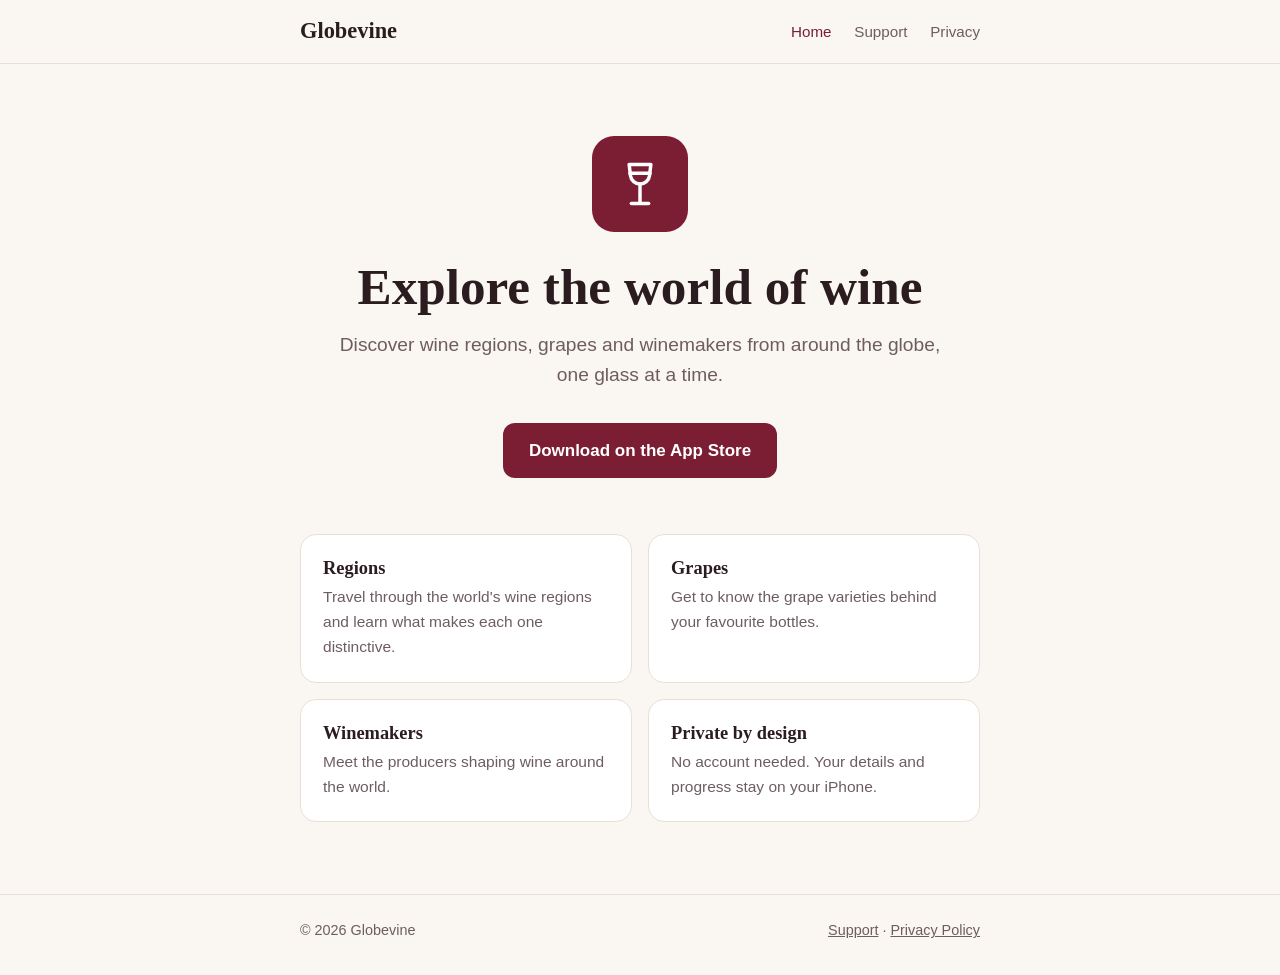
==== index.html @ 9b86db98 "Add files via upload" ====
<!doctype html>
<html lang="en">
<head>
  <meta charset="utf-8">
  <meta name="viewport" content="width=device-width, initial-scale=1">
  <title>Globevine – Explore the world of wine</title>
  <meta name="description" content="Globevine is an iPhone app for exploring wine regions, grapes and winemakers around the world.">
  <link rel="stylesheet" href="style.css">
  <!-- After the app is live, replace 0000000000 with your App Store ID to show Apple's Smart App Banner -->
  <!-- <meta name="apple-itunes-app" content="app-id=0000000000"> -->
</head>
<body>
  <header class="site">
    <div class="wrap">
      <a class="brand" href="/">Globevine</a>
      <nav>
        <a href="/" aria-current="page">Home</a>
        <a href="support.html">Support</a>
        <a href="privacy.html">Privacy</a>
      </nav>
    </div>
  </header>

  <main class="wrap">
    <section class="hero">
      <div class="icon" aria-hidden="true">
        <svg viewBox="0 0 24 24" fill="none" stroke="#fff" stroke-width="1.6" stroke-linecap="round" stroke-linejoin="round">
          <path d="M7 3h10l-.6 5.2A4.4 4.4 0 0 1 12 12a4.4 4.4 0 0 1-4.4-3.8L7 3Z"/>
          <path d="M7.4 7h9.2"/>
          <path d="M12 12v8"/>
          <path d="M8 21h8"/>
        </svg>
      </div>
      <h1>Explore the world of wine</h1>
      <p class="lead">Discover wine regions, grapes and winemakers from around the globe, one glass at a time.</p>

      <!-- Replace the href with your App Store link once the app is live.
           Optionally swap the button for Apple's official badge (see README). -->
      <a class="btn" href="https://apps.apple.com/app/idYOUR_APP_ID">Download on the App Store</a>
    </section>

    <section class="features">
      <div class="card">
        <h3>Regions</h3>
        <p>Travel through the world's wine regions and learn what makes each one distinctive.</p>
      </div>
      <div class="card">
        <h3>Grapes</h3>
        <p>Get to know the grape varieties behind your favourite bottles.</p>
      </div>
      <div class="card">
        <h3>Winemakers</h3>
        <p>Meet the producers shaping wine around the world.</p>
      </div>
      <div class="card">
        <h3>Private by design</h3>
        <p>No account needed. Your details and progress stay on your iPhone.</p>
      </div>
    </section>
  </main>

  <footer class="site">
    <div class="wrap">
      <span>© 2026 Globevine</span>
      <span><a href="support.html">Support</a> · <a href="privacy.html">Privacy Policy</a></span>
    </div>
  </footer>
</body>
</html>
---- style.css ----
:root {
  --bg: #faf6f1;
  --surface: #ffffff;
  --text: #2a1c1f;
  --muted: #6e5d60;
  --accent: #7b1e34;
  --accent-ink: #ffffff;
  --line: #eadfd6;
  --max: 720px;
}
@media (prefers-color-scheme: dark) {
  :root {
    --bg: #1a1214;
    --surface: #241a1d;
    --text: #f3ebe6;
    --muted: #b9a9a6;
    --accent: #d9849a;
    --accent-ink: #1a1214;
    --line: #3a2b2f;
  }
}

* { box-sizing: border-box; }
html { -webkit-text-size-adjust: 100%; }
body {
  margin: 0;
  background: var(--bg);
  color: var(--text);
  font: 17px/1.6 -apple-system, BlinkMacSystemFont, "Segoe UI", Roboto, Helvetica, Arial, sans-serif;
}
a { color: var(--accent); }
h1, h2, h3, .brand {
  font-family: "Iowan Old Style", "Palatino Linotype", Palatino, Georgia, serif;
  font-weight: 600;
  line-height: 1.2;
}

.wrap { max-width: var(--max); margin: 0 auto; padding: 0 20px; }

header.site {
  border-bottom: 1px solid var(--line);
}
header.site .wrap {
  display: flex; align-items: center; justify-content: space-between;
  gap: 16px; padding-top: 18px; padding-bottom: 18px; flex-wrap: wrap;
}
.brand { font-size: 1.4rem; color: var(--text); text-decoration: none; }
nav a { color: var(--muted); text-decoration: none; margin-left: 18px; font-size: 0.95rem; }
nav a:first-child { margin-left: 0; }
nav a:hover, nav a[aria-current="page"] { color: var(--accent); }

.hero { text-align: center; padding: 72px 0 56px; }
.hero .icon {
  width: 96px; height: 96px; border-radius: 22px; margin: 0 auto 24px;
  background: var(--accent); display: grid; place-items: center;
}
.hero .icon svg { width: 52px; height: 52px; }
.hero h1 { font-size: clamp(2.2rem, 7vw, 3.2rem); margin: 0 0 12px; }
.hero p.lead { font-size: 1.2rem; color: var(--muted); margin: 0 auto 32px; max-width: 32em; }

.btn {
  display: inline-block; background: var(--accent); color: var(--accent-ink);
  padding: 14px 26px; border-radius: 12px; text-decoration: none; font-weight: 600;
}
.btn:hover { opacity: 0.9; }
.badge img { height: 54px; width: auto; }

.features {
  display: grid; gap: 16px; grid-template-columns: repeat(auto-fit, minmax(260px, 1fr));
  padding-bottom: 72px;
}
.card {
  background: var(--surface); border: 1px solid var(--line);
  border-radius: 16px; padding: 22px;
}
.card h3 { margin: 0 0 6px; font-size: 1.15rem; }
.card p { margin: 0; color: var(--muted); font-size: 0.97rem; }

main.doc { padding: 48px 0 72px; }
main.doc h1 { font-size: 2.2rem; margin: 0 0 4px; }
main.doc .updated { color: var(--muted); margin: 0 0 32px; }
main.doc h2 { font-size: 1.35rem; margin: 36px 0 8px; }
main.doc h3 { font-size: 1.1rem; margin: 24px 0 4px; }

footer.site { border-top: 1px solid var(--line); color: var(--muted); font-size: 0.9rem; }
footer.site .wrap {
  display: flex; justify-content: space-between; flex-wrap: wrap; gap: 12px;
  padding-top: 24px; padding-bottom: 32px;
}
footer.site a { color: var(--muted); }
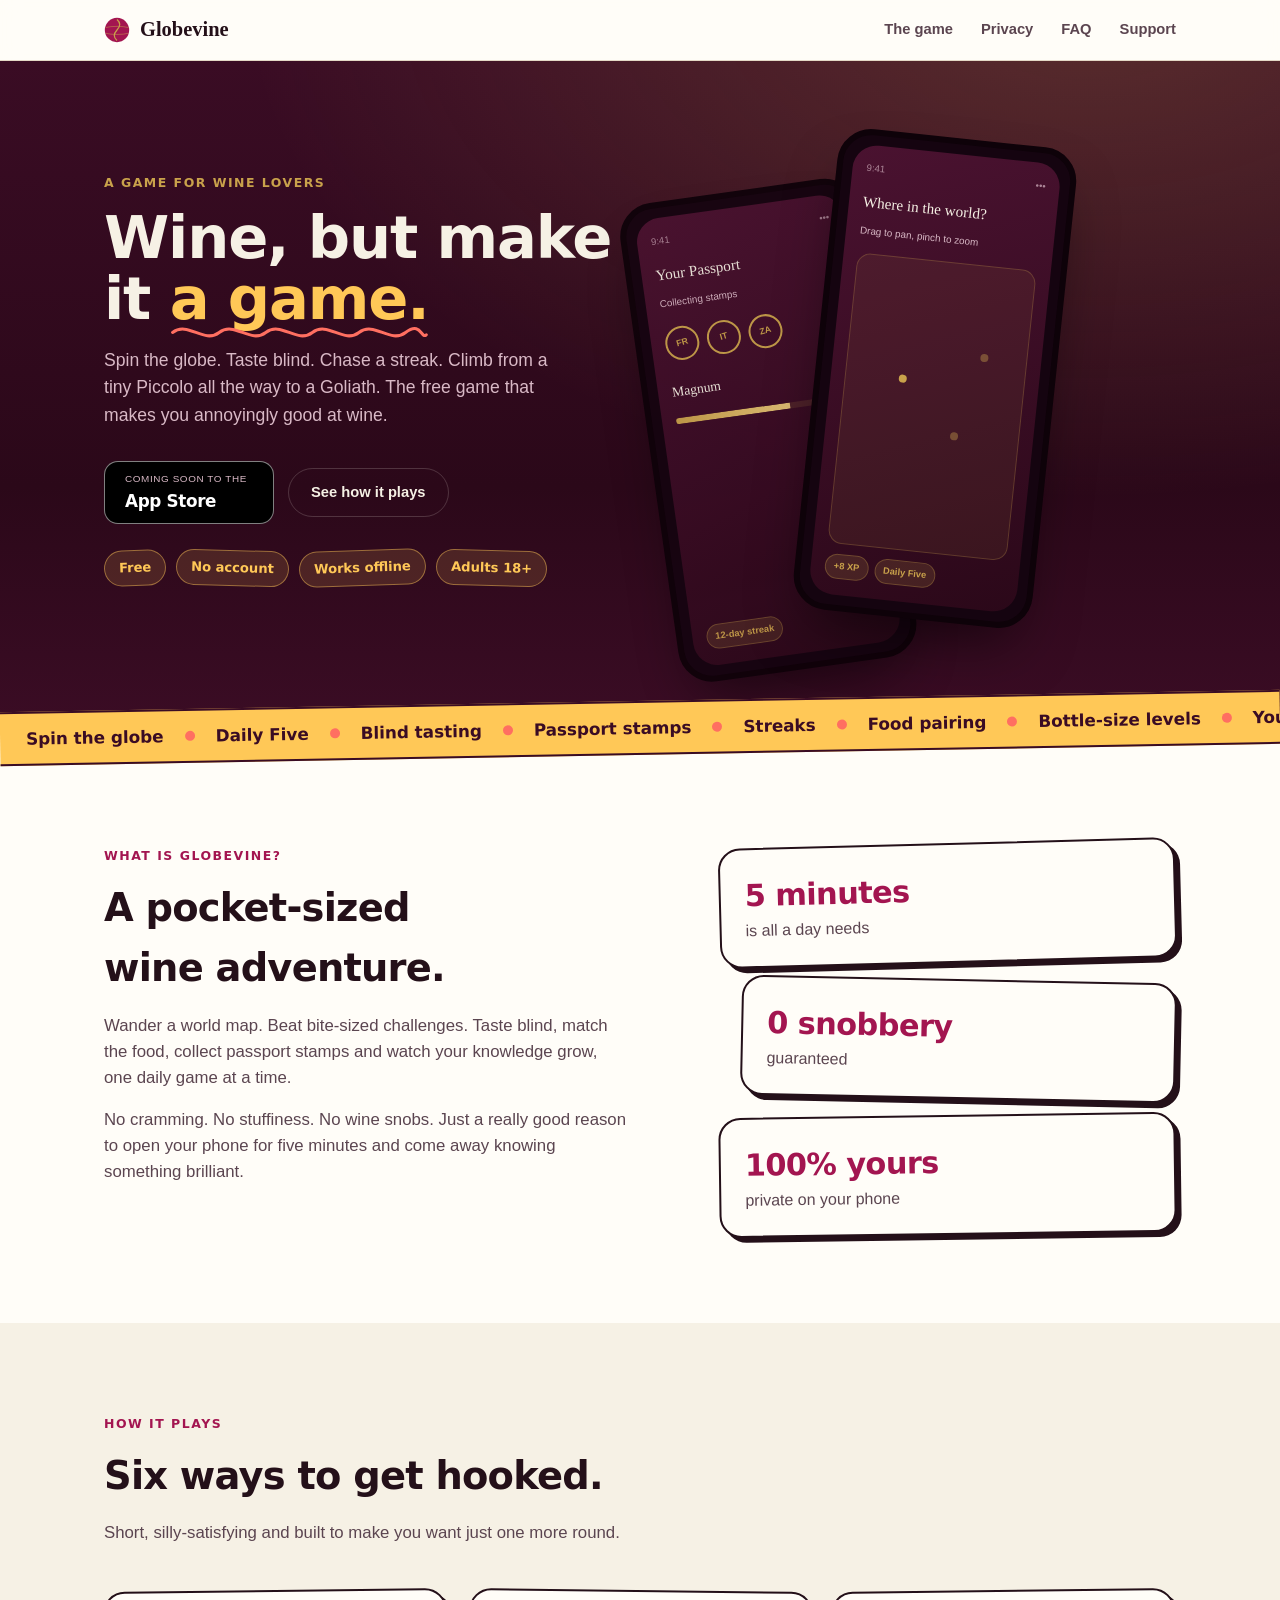
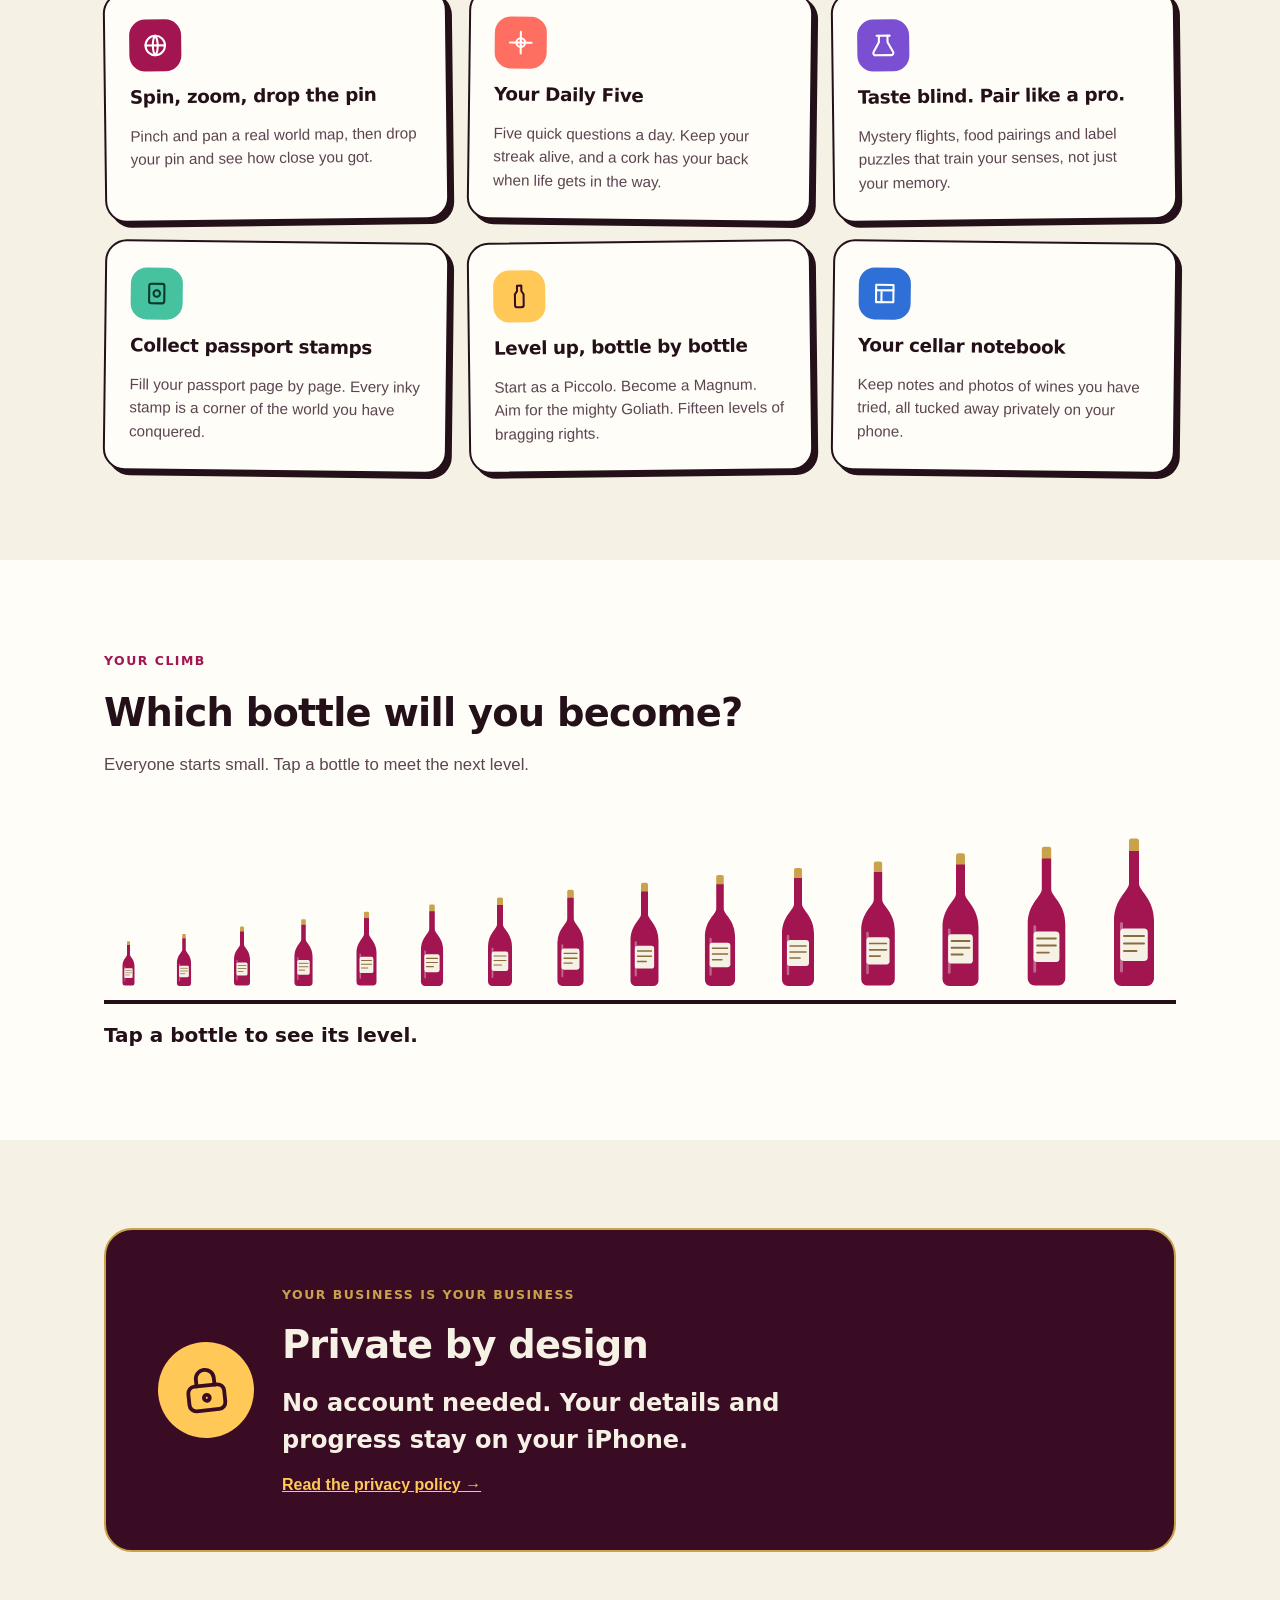
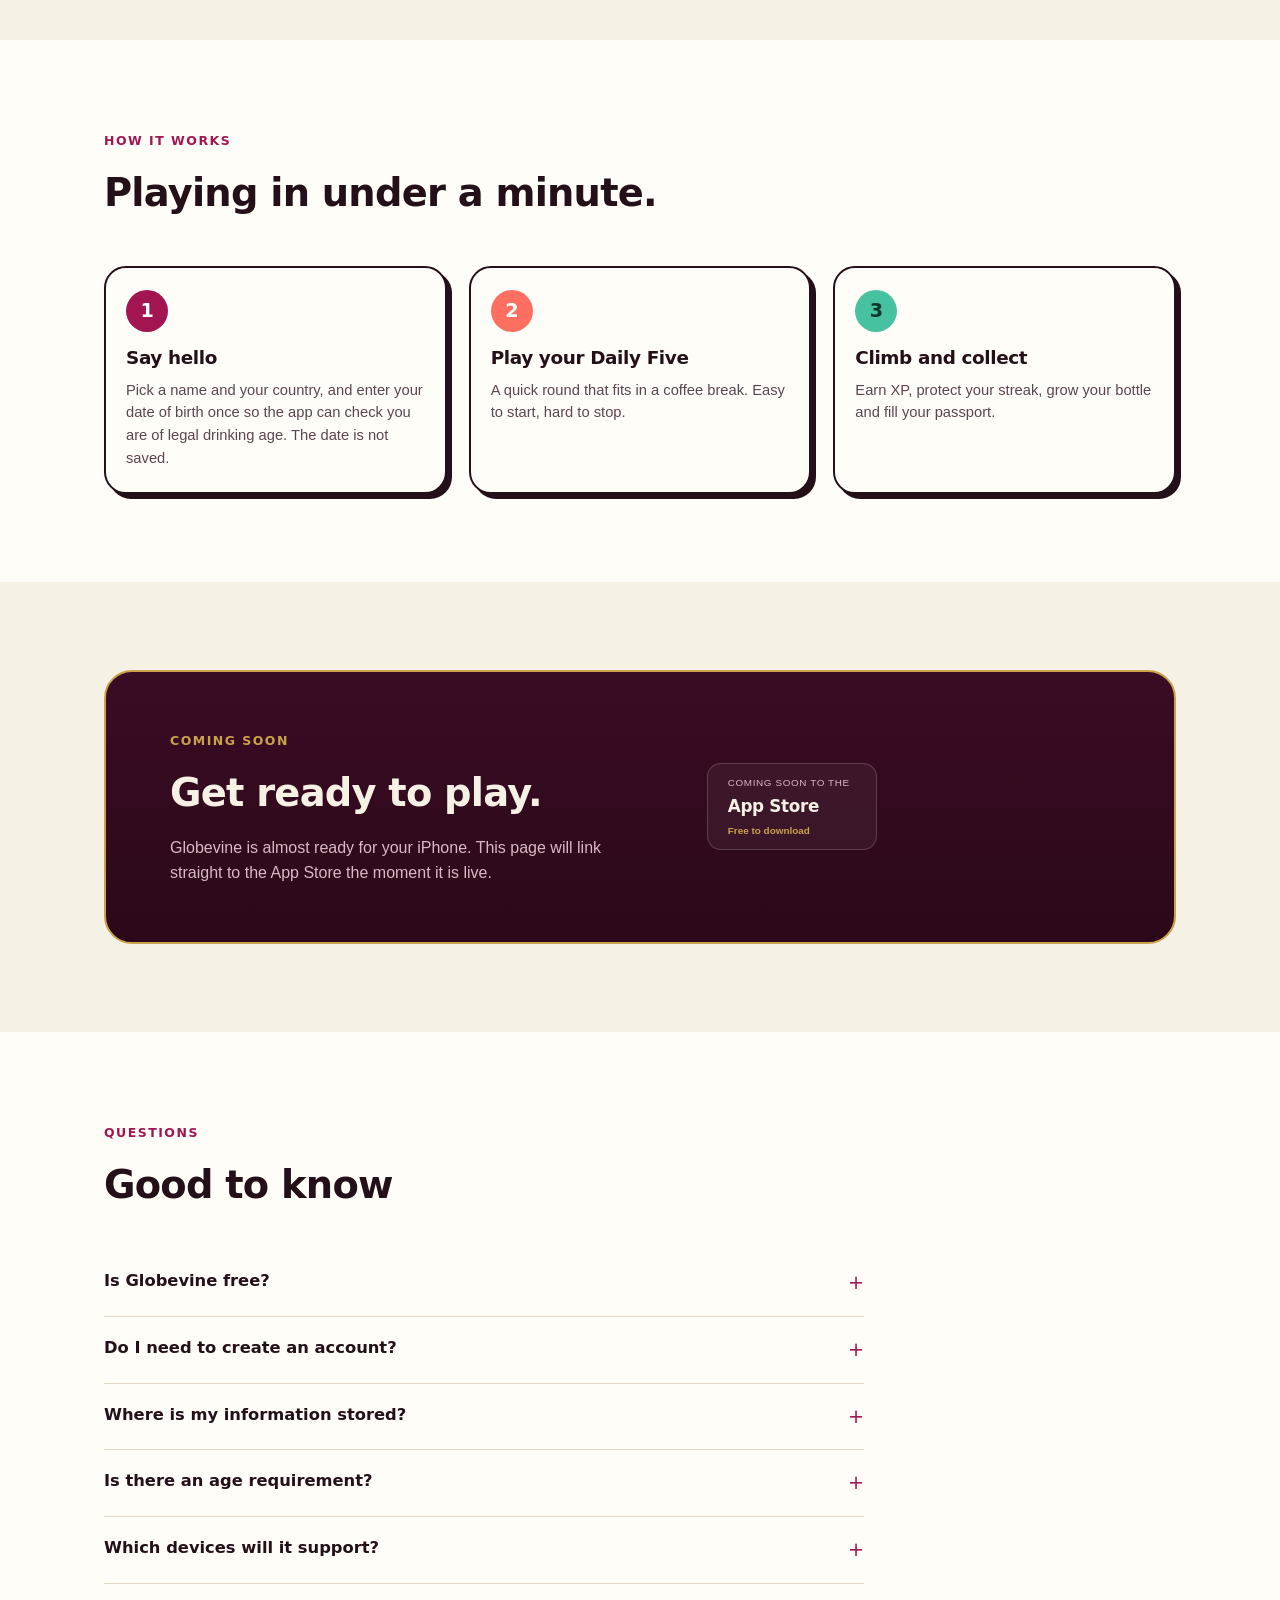
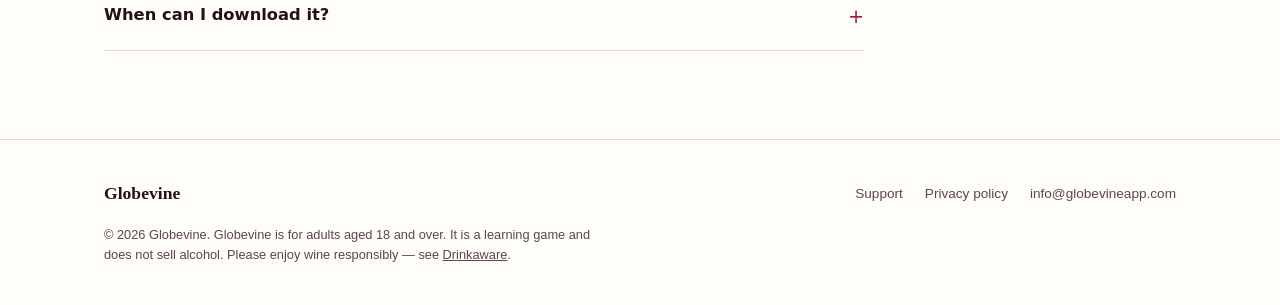
==== commit 1033e333: "Add files via upload" ====
--- a/index.html
+++ b/index.html
@@ -1,69 +1,109 @@
 <!doctype html>
-<html lang="en">
+<html lang="en-GB">
 <head>
-  <meta charset="utf-8">
-  <meta name="viewport" content="width=device-width, initial-scale=1">
-  <title>Globevine – Explore the world of wine</title>
-  <meta name="description" content="Globevine is an iPhone app for exploring wine regions, grapes and winemakers around the world.">
-  <link rel="stylesheet" href="style.css">
-  <!-- After the app is live, replace 0000000000 with your App Store ID to show Apple's Smart App Banner -->
-  <!-- <meta name="apple-itunes-app" content="app-id=0000000000"> -->
+<meta charset="utf-8">
+<meta name="viewport" content="width=device-width,initial-scale=1,viewport-fit=cover">
+<title>Globevine – wine, but make it a game</title>
+<meta name="description" content="Globevine is a free game that makes learning wine fun: spin the globe, taste blind, keep your streak and climb from Piccolo to Goliath. Coming soon to the App Store.">
+<link rel="canonical" href="https://www.globevineapp.com/">
+<meta property="og:title" content="Globevine – wine, but make it a game">
+<meta property="og:description" content="Globevine is a free game that makes learning wine fun: spin the globe, taste blind, keep your streak and climb from Piccolo to Goliath. Coming soon to the App Store.">
+<meta property="og:type" content="website">
+<meta property="og:url" content="https://www.globevineapp.com/">
+<meta name="theme-color" content="#3A0C24">
+<link rel="stylesheet" href="style.css">
+<script type="application/ld+json">{"@context": "https://schema.org", "@type": "SoftwareApplication", "name": "Globevine", "applicationCategory": "GameApplication", "operatingSystem": "iOS", "description": "A game for learning wine: explore a world map of wine regions, take daily quizzes, taste blind, pair food and level up.", "offers": {"@type": "Offer", "price": "0", "priceCurrency": "GBP"}, "url": "https://www.globevineapp.com/"}</script>
+<script type="application/ld+json">{"@context": "https://schema.org", "@type": "FAQPage", "mainEntity": [{"@type": "Question", "name": "Is Globevine free?", "acceptedAnswer": {"@type": "Answer", "text": "Yes. Globevine is a free app."}}, {"@type": "Question", "name": "Do I need to create an account?", "acceptedAnswer": {"@type": "Answer", "text": "No. There is no account, password or sign-in. You enter a name, your country and your date of birth once. The app keeps your name, country and an &ldquo;age confirmed&rdquo; result on your device, but not the date of birth itself."}}, {"@type": "Question", "name": "Where is my information stored?", "acceptedAnswer": {"@type": "Answer", "text": "On your device only. Globevine does not send your name, progress, notes or photos to us or to anyone else. See the privacy policy for details."}}, {"@type": "Question", "name": "Is there an age requirement?", "acceptedAnswer": {"@type": "Answer", "text": "Yes. Globevine includes wine tasting and serving content, so it is for adults aged 18 and over (or the legal drinking age where you live, if higher)."}}, {"@type": "Question", "name": "Which devices will it support?", "acceptedAnswer": {"@type": "Answer", "text": "Globevine is being built for iPhone and will be available from the App Store."}}, {"@type": "Question", "name": "When can I download it?", "acceptedAnswer": {"@type": "Answer", "text": "Globevine is in development now. This page will link to the App Store as soon as it is live."}}]}</script>
 </head>
 <body>
-  <header class="site">
-    <div class="wrap">
-      <a class="brand" href="/">Globevine</a>
-      <nav>
-        <a href="/" aria-current="page">Home</a>
-        <a href="support.html">Support</a>
-        <a href="privacy.html">Privacy</a>
-      </nav>
-    </div>
-  </header>
+<header class="site"><div class="wrap nav">
+<a class="brand" href="#top"><svg width="26" height="26" viewBox="0 0 64 64" aria-hidden="true"><circle cx="32" cy="32" r="30" fill="#A31550"/><path d="M32 6c9 8 9 16 0 26-9 10-9 18 0 26" stroke="#C9A24B" stroke-width="3" fill="none"/><path d="M4 26c14-4 42-4 56 0M4 40c14 4 42 4 56 0" stroke="#C9A24B" stroke-width="2" fill="none" opacity=".6"/></svg>Globevine</a>
+<nav class="navlinks" aria-label="Main">
+<a class="hide-sm" href="#play">The game</a><a class="hide-sm" href="#private">Privacy</a><a class="hide-sm" href="#faq">FAQ</a><a href="support.html">Support</a>
+</nav></div></header>
+<main id="top" class="fun">
+<section class="hero"><div class="wrap"><div>
+<span class="eyebrow on-deep">A game for wine lovers</span>
+<h1>Wine, but make it <span class="squig">a game.<svg viewBox="0 0 200 14" preserveAspectRatio="none" aria-hidden="true"><path d="M2 8c12-10 24 10 36 0s24 10 36 0 24 10 36 0 24 10 36 0 24 10 36 0 12 6 16 2" /></svg></span></h1>
+<p class="lede">Spin the globe. Taste blind. Chase a streak. Climb from a tiny Piccolo all the way to a Goliath. The free game that makes you annoyingly good at wine.</p>
+<div class="cta-row"><span class="store-badge on-hero"><span class="small">Coming soon to the</span><span class="big">App Store</span></span><a class="btn btn-ghost-deep" href="#play">See how it plays</a></div>
+<ul class="chips" aria-label="Quick facts"><li>Free</li><li>No account</li><li>Works offline</li><li>Adults 18+</li></ul>
+</div>
+<div class="phone-stage">
+<div class="phone tilt-left" aria-hidden="true"><div class="screen"><div class="mini-status"><span>9:41</span><span>&bull;&bull;&bull;</span></div><div class="mini-h">Your Passport</div><div class="mini-sub">Collecting stamps</div><div class="stamp-row"><div class="passport-stamp">FR</div><div class="passport-stamp">IT</div><div class="passport-stamp">ZA</div></div><div class="mini-h" style="margin-top:10px;font-size:.85rem">Magnum</div><div class="bar"><i></i></div><div class="badge-row"><span class="pill">12-day streak</span></div></div></div>
+<div class="phone tilt-right" aria-hidden="true"><div class="screen"><div class="mini-status"><span>9:41</span><span>&bull;&bull;&bull;</span></div><div class="mini-h">Where in the world?</div><div class="mini-sub">Drag to pan, pinch to zoom</div><div class="map-dots"><i style="left:30%;top:40%"></i><i style="left:62%;top:58%;opacity:.4"></i><i style="left:74%;top:30%;opacity:.4"></i></div><div class="badge-row"><span class="pill">+8 XP</span><span class="pill">Daily Five</span></div></div></div>
+</div></div></section>
 
-  <main class="wrap">
-    <section class="hero">
-      <div class="icon" aria-hidden="true">
-        <svg viewBox="0 0 24 24" fill="none" stroke="#fff" stroke-width="1.6" stroke-linecap="round" stroke-linejoin="round">
-          <path d="M7 3h10l-.6 5.2A4.4 4.4 0 0 1 12 12a4.4 4.4 0 0 1-4.4-3.8L7 3Z"/>
-          <path d="M7.4 7h9.2"/>
-          <path d="M12 12v8"/>
-          <path d="M8 21h8"/>
-        </svg>
-      </div>
-      <h1>Explore the world of wine</h1>
-      <p class="lead">Discover wine regions, grapes and winemakers from around the globe, one glass at a time.</p>
+<div class="marquee" aria-hidden="true"><div class="track"><span>Spin the globe</span><span>Daily Five</span><span>Blind tasting</span><span>Passport stamps</span><span>Streaks</span><span>Food pairing</span><span>Bottle-size levels</span><span>Your cellar notebook</span><span>Spin the globe</span><span>Daily Five</span><span>Blind tasting</span><span>Passport stamps</span><span>Streaks</span><span>Food pairing</span><span>Bottle-size levels</span><span>Your cellar notebook</span></div></div>
 
-      <!-- Replace the href with your App Store link once the app is live.
-           Optionally swap the button for Apple's official badge (see README). -->
-      <a class="btn" href="https://apps.apple.com/app/idYOUR_APP_ID">Download on the App Store</a>
-    </section>
+<section id="play"><div class="wrap intro">
+<div>
+<span class="eyebrow">What is Globevine?</span>
+<h2 style="margin-top:10px">A pocket-sized wine adventure.</h2>
+<p>Wander a world map. Beat bite-sized challenges. Taste blind, match the food, collect passport stamps and watch your knowledge grow, one daily game at a time.</p>
+<p>No cramming. No stuffiness. No wine snobs. Just a really good reason to open your phone for five minutes and come away knowing something brilliant.</p>
+</div>
+<div class="vibes">
+<div class="vibe v1"><b>5 minutes</b><span>is all a day needs</span></div>
+<div class="vibe v2"><b>0 snobbery</b><span>guaranteed</span></div>
+<div class="vibe v3"><b>100% yours</b><span>private on your phone</span></div>
+</div>
+</div></section>
 
-    <section class="features">
-      <div class="card">
-        <h3>Regions</h3>
-        <p>Travel through the world's wine regions and learn what makes each one distinctive.</p>
-      </div>
-      <div class="card">
-        <h3>Grapes</h3>
-        <p>Get to know the grape varieties behind your favourite bottles.</p>
-      </div>
-      <div class="card">
-        <h3>Winemakers</h3>
-        <p>Meet the producers shaping wine around the world.</p>
-      </div>
-      <div class="card">
-        <h3>Private by design</h3>
-        <p>No account needed. Your details and progress stay on your iPhone.</p>
-      </div>
-    </section>
-  </main>
+<section class="section-alt"><div class="wrap">
+<div class="feat-head"><span class="eyebrow">How it plays</span><h2 style="margin-top:10px">Six ways to get hooked.</h2><p>Short, silly-satisfying and built to make you want just one more round.</p></div>
+<div class="grid-feat">
+<div class="card c1"><div class="icon"><svg width="26" height="26" viewBox="0 0 24 24" fill="none" stroke="currentColor" stroke-width="1.9" stroke-linecap="round" stroke-linejoin="round" aria-hidden="true"><circle cx="12" cy="12" r="9"/><path d="M3 12h18M12 3c3 3.5 3 14.5 0 18M12 3c-3 3.5-3 14.5 0 18"/></svg></div><h3>Spin, zoom, drop the pin</h3><p>Pinch and pan a real world map, then drop your pin and see how close you got.</p></div>
+<div class="card c2"><div class="icon"><svg width="26" height="26" viewBox="0 0 24 24" fill="none" stroke="currentColor" stroke-width="1.9" stroke-linecap="round" stroke-linejoin="round" aria-hidden="true"><path d="M12 2v20M2 12h20"/><circle cx="12" cy="12" r="4"/></svg></div><h3>Your Daily Five</h3><p>Five quick questions a day. Keep your streak alive, and a cork has your back when life gets in the way.</p></div>
+<div class="card c3"><div class="icon"><svg width="26" height="26" viewBox="0 0 24 24" fill="none" stroke="currentColor" stroke-width="1.9" stroke-linecap="round" stroke-linejoin="round" aria-hidden="true"><path d="M8 3v6l-5 9a2 2 0 0 0 2 3h14a2 2 0 0 0 2-3l-5-9V3"/><path d="M6 3h12"/></svg></div><h3>Taste blind. Pair like a pro.</h3><p>Mystery flights, food pairings and label puzzles that train your senses, not just your memory.</p></div>
+<div class="card c4"><div class="icon"><svg width="26" height="26" viewBox="0 0 24 24" fill="none" stroke="currentColor" stroke-width="1.9" stroke-linecap="round" stroke-linejoin="round" aria-hidden="true"><rect x="5" y="3" width="14" height="18" rx="2"/><circle cx="12" cy="12" r="3"/></svg></div><h3>Collect passport stamps</h3><p>Fill your passport page by page. Every inky stamp is a corner of the world you have conquered.</p></div>
+<div class="card c5"><div class="icon"><svg width="26" height="26" viewBox="0 0 24 24" fill="none" stroke="currentColor" stroke-width="1.9" stroke-linecap="round" stroke-linejoin="round" aria-hidden="true"><path d="M10 2h4v5l2 3v10a2 2 0 0 1-2 2h-4a2 2 0 0 1-2-2V10l2-3z"/></svg></div><h3>Level up, bottle by bottle</h3><p>Start as a Piccolo. Become a Magnum. Aim for the mighty Goliath. Fifteen levels of bragging rights.</p></div>
+<div class="card c6"><div class="icon"><svg width="26" height="26" viewBox="0 0 24 24" fill="none" stroke="currentColor" stroke-width="1.9" stroke-linecap="round" stroke-linejoin="round" aria-hidden="true"><path d="M4 4h16v16H4z"/><path d="M4 9h16M9 9v11"/></svg></div><h3>Your cellar notebook</h3><p>Keep notes and photos of wines you have tried, all tucked away privately on your phone.</p></div>
+</div></div></section>
 
-  <footer class="site">
-    <div class="wrap">
-      <span>© 2026 Globevine</span>
-      <span><a href="support.html">Support</a> · <a href="privacy.html">Privacy Policy</a></span>
-    </div>
-  </footer>
-</body>
-</html>
+<section><div class="wrap">
+<span class="eyebrow">Your climb</span><h2 style="margin-top:10px">Which bottle will you become?</h2>
+<p class="sub-lede">Everyone starts small. Tap a bottle to meet the next level.</p>
+<div class="bottles" role="group" aria-label="The 15 levels, from Piccolo to Goliath"><button class="bottle" type="button" data-lv="1" data-name="Piccolo" aria-label="Level 1: Piccolo"><svg viewBox="0 0 40 120" width="15" height="46" aria-hidden="true"><rect x="16" y="2" width="8" height="11" rx="2" class="b-cap"/><path d="M16 12h8v26c0 6 12 12 12 30v46a6 6 0 0 1-6 6H10a6 6 0 0 1-6-6V68c0-18 12-24 12-30z" class="b-glass"/><rect x="9" y="74" width="22" height="26" rx="3" class="b-label"/><path d="M12 80h16M12 86h16M12 92h10" class="b-line"/><path d="M10 70v38" class="b-shine"/></svg></button><button class="bottle" type="button" data-lv="2" data-name="Demi" aria-label="Level 2: Demi"><svg viewBox="0 0 40 120" width="18" height="53" aria-hidden="true"><rect x="16" y="2" width="8" height="11" rx="2" class="b-cap"/><path d="M16 12h8v26c0 6 12 12 12 30v46a6 6 0 0 1-6 6H10a6 6 0 0 1-6-6V68c0-18 12-24 12-30z" class="b-glass"/><rect x="9" y="74" width="22" height="26" rx="3" class="b-label"/><path d="M12 80h16M12 86h16M12 92h10" class="b-line"/><path d="M10 70v38" class="b-shine"/></svg></button><button class="bottle" type="button" data-lv="3" data-name="Standard" aria-label="Level 3: Standard"><svg viewBox="0 0 40 120" width="20" height="61" aria-hidden="true"><rect x="16" y="2" width="8" height="11" rx="2" class="b-cap"/><path d="M16 12h8v26c0 6 12 12 12 30v46a6 6 0 0 1-6 6H10a6 6 0 0 1-6-6V68c0-18 12-24 12-30z" class="b-glass"/><rect x="9" y="74" width="22" height="26" rx="3" class="b-label"/><path d="M12 80h16M12 86h16M12 92h10" class="b-line"/><path d="M10 70v38" class="b-shine"/></svg></button><button class="bottle" type="button" data-lv="4" data-name="Magnum" aria-label="Level 4: Magnum"><svg viewBox="0 0 40 120" width="23" height="68" aria-hidden="true"><rect x="16" y="2" width="8" height="11" rx="2" class="b-cap"/><path d="M16 12h8v26c0 6 12 12 12 30v46a6 6 0 0 1-6 6H10a6 6 0 0 1-6-6V68c0-18 12-24 12-30z" class="b-glass"/><rect x="9" y="74" width="22" height="26" rx="3" class="b-label"/><path d="M12 80h16M12 86h16M12 92h10" class="b-line"/><path d="M10 70v38" class="b-shine"/></svg></button><button class="bottle" type="button" data-lv="5" data-name="Double Magnum" aria-label="Level 5: Double Magnum"><svg viewBox="0 0 40 120" width="25" height="76" aria-hidden="true"><rect x="16" y="2" width="8" height="11" rx="2" class="b-cap"/><path d="M16 12h8v26c0 6 12 12 12 30v46a6 6 0 0 1-6 6H10a6 6 0 0 1-6-6V68c0-18 12-24 12-30z" class="b-glass"/><rect x="9" y="74" width="22" height="26" rx="3" class="b-label"/><path d="M12 80h16M12 86h16M12 92h10" class="b-line"/><path d="M10 70v38" class="b-shine"/></svg></button><button class="bottle" type="button" data-lv="6" data-name="Jeroboam" aria-label="Level 6: Jeroboam"><svg viewBox="0 0 40 120" width="28" height="83" aria-hidden="true"><rect x="16" y="2" width="8" height="11" rx="2" class="b-cap"/><path d="M16 12h8v26c0 6 12 12 12 30v46a6 6 0 0 1-6 6H10a6 6 0 0 1-6-6V68c0-18 12-24 12-30z" class="b-glass"/><rect x="9" y="74" width="22" height="26" rx="3" class="b-label"/><path d="M12 80h16M12 86h16M12 92h10" class="b-line"/><path d="M10 70v38" class="b-shine"/></svg></button><button class="bottle" type="button" data-lv="7" data-name="Imperial" aria-label="Level 7: Imperial"><svg viewBox="0 0 40 120" width="30" height="90" aria-hidden="true"><rect x="16" y="2" width="8" height="11" rx="2" class="b-cap"/><path d="M16 12h8v26c0 6 12 12 12 30v46a6 6 0 0 1-6 6H10a6 6 0 0 1-6-6V68c0-18 12-24 12-30z" class="b-glass"/><rect x="9" y="74" width="22" height="26" rx="3" class="b-label"/><path d="M12 80h16M12 86h16M12 92h10" class="b-line"/><path d="M10 70v38" class="b-shine"/></svg></button><button class="bottle" type="button" data-lv="8" data-name="Methuselah" aria-label="Level 8: Methuselah"><svg viewBox="0 0 40 120" width="33" height="98" aria-hidden="true"><rect x="16" y="2" width="8" height="11" rx="2" class="b-cap"/><path d="M16 12h8v26c0 6 12 12 12 30v46a6 6 0 0 1-6 6H10a6 6 0 0 1-6-6V68c0-18 12-24 12-30z" class="b-glass"/><rect x="9" y="74" width="22" height="26" rx="3" class="b-label"/><path d="M12 80h16M12 86h16M12 92h10" class="b-line"/><path d="M10 70v38" class="b-shine"/></svg></button><button class="bottle" type="button" data-lv="9" data-name="Salmanazar" aria-label="Level 9: Salmanazar"><svg viewBox="0 0 40 120" width="35" height="105" aria-hidden="true"><rect x="16" y="2" width="8" height="11" rx="2" class="b-cap"/><path d="M16 12h8v26c0 6 12 12 12 30v46a6 6 0 0 1-6 6H10a6 6 0 0 1-6-6V68c0-18 12-24 12-30z" class="b-glass"/><rect x="9" y="74" width="22" height="26" rx="3" class="b-label"/><path d="M12 80h16M12 86h16M12 92h10" class="b-line"/><path d="M10 70v38" class="b-shine"/></svg></button><button class="bottle" type="button" data-lv="10" data-name="Balthazar" aria-label="Level 10: Balthazar"><svg viewBox="0 0 40 120" width="38" height="113" aria-hidden="true"><rect x="16" y="2" width="8" height="11" rx="2" class="b-cap"/><path d="M16 12h8v26c0 6 12 12 12 30v46a6 6 0 0 1-6 6H10a6 6 0 0 1-6-6V68c0-18 12-24 12-30z" class="b-glass"/><rect x="9" y="74" width="22" height="26" rx="3" class="b-label"/><path d="M12 80h16M12 86h16M12 92h10" class="b-line"/><path d="M10 70v38" class="b-shine"/></svg></button><button class="bottle" type="button" data-lv="11" data-name="Nebuchadnezzar" aria-label="Level 11: Nebuchadnezzar"><svg viewBox="0 0 40 120" width="40" height="120" aria-hidden="true"><rect x="16" y="2" width="8" height="11" rx="2" class="b-cap"/><path d="M16 12h8v26c0 6 12 12 12 30v46a6 6 0 0 1-6 6H10a6 6 0 0 1-6-6V68c0-18 12-24 12-30z" class="b-glass"/><rect x="9" y="74" width="22" height="26" rx="3" class="b-label"/><path d="M12 80h16M12 86h16M12 92h10" class="b-line"/><path d="M10 70v38" class="b-shine"/></svg></button><button class="bottle" type="button" data-lv="12" data-name="Melchior" aria-label="Level 12: Melchior"><svg viewBox="0 0 40 120" width="42" height="127" aria-hidden="true"><rect x="16" y="2" width="8" height="11" rx="2" class="b-cap"/><path d="M16 12h8v26c0 6 12 12 12 30v46a6 6 0 0 1-6 6H10a6 6 0 0 1-6-6V68c0-18 12-24 12-30z" class="b-glass"/><rect x="9" y="74" width="22" height="26" rx="3" class="b-label"/><path d="M12 80h16M12 86h16M12 92h10" class="b-line"/><path d="M10 70v38" class="b-shine"/></svg></button><button class="bottle" type="button" data-lv="13" data-name="Solomon" aria-label="Level 13: Solomon"><svg viewBox="0 0 40 120" width="45" height="135" aria-hidden="true"><rect x="16" y="2" width="8" height="11" rx="2" class="b-cap"/><path d="M16 12h8v26c0 6 12 12 12 30v46a6 6 0 0 1-6 6H10a6 6 0 0 1-6-6V68c0-18 12-24 12-30z" class="b-glass"/><rect x="9" y="74" width="22" height="26" rx="3" class="b-label"/><path d="M12 80h16M12 86h16M12 92h10" class="b-line"/><path d="M10 70v38" class="b-shine"/></svg></button><button class="bottle" type="button" data-lv="14" data-name="Sovereign" aria-label="Level 14: Sovereign"><svg viewBox="0 0 40 120" width="47" height="142" aria-hidden="true"><rect x="16" y="2" width="8" height="11" rx="2" class="b-cap"/><path d="M16 12h8v26c0 6 12 12 12 30v46a6 6 0 0 1-6 6H10a6 6 0 0 1-6-6V68c0-18 12-24 12-30z" class="b-glass"/><rect x="9" y="74" width="22" height="26" rx="3" class="b-label"/><path d="M12 80h16M12 86h16M12 92h10" class="b-line"/><path d="M10 70v38" class="b-shine"/></svg></button><button class="bottle" type="button" data-lv="15" data-name="Goliath" aria-label="Level 15: Goliath"><svg viewBox="0 0 40 120" width="50" height="150" aria-hidden="true"><rect x="16" y="2" width="8" height="11" rx="2" class="b-cap"/><path d="M16 12h8v26c0 6 12 12 12 30v46a6 6 0 0 1-6 6H10a6 6 0 0 1-6-6V68c0-18 12-24 12-30z" class="b-glass"/><rect x="9" y="74" width="22" height="26" rx="3" class="b-label"/><path d="M12 80h16M12 86h16M12 92h10" class="b-line"/><path d="M10 70v38" class="b-shine"/></svg></button></div>
+<p class="bottle-out" id="bottle-out" role="status" aria-live="polite">Tap a bottle to see its level.</p>
+</div></section>
+
+<section id="private" class="section-alt"><div class="wrap"><div class="privband">
+<div class="lock" aria-hidden="true"><svg width="54" height="54" viewBox="0 0 24 24" fill="none" stroke="currentColor" stroke-width="1.7" stroke-linecap="round" stroke-linejoin="round"><rect x="4" y="10" width="16" height="11" rx="3"/><path d="M8 10V7a4 4 0 0 1 8 0v3"/><circle cx="12" cy="15.5" r="1.3"/></svg></div>
+<div><span class="eyebrow on-deep">Your business is your business</span>
+<h2 style="margin-top:8px">Private by design</h2>
+<p class="privtext">No account needed. Your details and progress stay on your iPhone.</p>
+<a class="textlink" href="privacy.html">Read the privacy policy &rarr;</a></div>
+</div></div></section>
+
+<section id="how"><div class="wrap"><span class="eyebrow">How it works</span><h2 style="margin-top:10px">Playing in under a minute.</h2>
+<div class="steps">
+<div class="step s1"><span class="num">1</span><h3>Say hello</h3><p>Pick a name and your country, and enter your date of birth once so the app can check you are of legal drinking age. The date is not saved.</p></div>
+<div class="step s2"><span class="num">2</span><h3>Play your Daily Five</h3><p>A quick round that fits in a coffee break. Easy to start, hard to stop.</p></div>
+<div class="step s3"><span class="num">3</span><h3>Climb and collect</h3><p>Earn XP, protect your streak, grow your bottle and fill your passport.</p></div>
+</div></div></section>
+
+<section class="section-alt"><div class="wrap"><div class="soon">
+<div><span class="eyebrow on-deep">Coming soon</span><h2 style="margin-top:10px">Get ready to play.</h2>
+<p class="lede">Globevine is almost ready for your iPhone. This page will link straight to the App Store the moment it is live.</p></div>
+<div><div class="store-badge"><span class="small">Coming soon to the</span><span class="big">App Store</span><span class="ribbon">Free to download</span></div></div>
+</div></div></section>
+
+<section id="faq"><div class="wrap"><span class="eyebrow">Questions</span><h2 style="margin-top:10px">Good to know</h2>
+<div class="faq">
+<details><summary>Is Globevine free? <span class="plus" aria-hidden="true">+</span></summary><p class="a">Yes. Globevine is a free app.</p></details>
+<details><summary>Do I need to create an account? <span class="plus" aria-hidden="true">+</span></summary><p class="a">No. There is no account, password or sign-in. You enter a name, your country and your date of birth once. The app keeps your name, country and an &ldquo;age confirmed&rdquo; result on your device, but not the date of birth itself.</p></details>
+<details><summary>Where is my information stored? <span class="plus" aria-hidden="true">+</span></summary><p class="a">On your device only. Globevine does not send your name, progress, notes or photos to us or to anyone else. See the <a href="privacy.html">privacy policy</a> for details.</p></details>
+<details><summary>Is there an age requirement? <span class="plus" aria-hidden="true">+</span></summary><p class="a">Yes. Globevine includes wine tasting and serving content, so it is for adults aged 18 and over (or the legal drinking age where you live, if higher).</p></details>
+<details><summary>Which devices will it support? <span class="plus" aria-hidden="true">+</span></summary><p class="a">Globevine is being built for iPhone and will be available from the App Store.</p></details>
+<details><summary>When can I download it? <span class="plus" aria-hidden="true">+</span></summary><p class="a">Globevine is in development now. This page will link to the App Store as soon as it is live.</p></details>
+</div></div></section>
+</main>
+<script src="fun.js" defer></script>
+<footer><div class="wrap">
+<div class="foot-row"><a class="brand" href="index.html" style="font-size:1.1rem">Globevine</a>
+<div class="foot-links"><a href="support.html">Support</a><a href="privacy.html">Privacy policy</a><a href="mailto:info@globevineapp.com">info@globevineapp.com</a></div></div>
+<p class="foot-copy">&copy; <span id="year">2026</span> Globevine. Globevine is for adults aged 18 and over. It is a learning game and does not sell alcohol. Please enjoy wine responsibly &mdash; see <a href="https://www.drinkaware.co.uk" rel="noopener">Drinkaware</a>.</p>
+</div></footer>
+<script>document.getElementById('year').textContent=new Date().getFullYear();</script>
+</body></html>
--- a/style.css
+++ b/style.css
@@ -1,90 +1,183 @@
-:root {
-  --bg: #faf6f1;
-  --surface: #ffffff;
-  --text: #2a1c1f;
-  --muted: #6e5d60;
-  --accent: #7b1e34;
-  --accent-ink: #ffffff;
-  --line: #eadfd6;
-  --max: 720px;
+:root{
+  --plum:#3A0C24;--claret:#A31550;--claret-bright:#C71F63;--gold:#C9A24B;--parchment:#F6F1E5;--paper:#FFFDF8;--ink:#241019;--ink-soft:#5B4550;--line:#E4D9C6;
+  --bg:var(--paper);--bg-alt:var(--parchment);--bg-deep:var(--plum);--text:var(--ink);--text-soft:var(--ink-soft);
+  --text-on-deep:var(--parchment);--text-on-deep-soft:#D9B9C6;--accent:var(--claret);--accent-bright:var(--claret-bright);
+  --border:var(--line);--border-on-deep:rgba(246,241,229,.18);--card-bg:var(--paper);color-scheme:light;
+  --serif:Georgia,'Times New Roman',serif;--sans:-apple-system,BlinkMacSystemFont,'Segoe UI',Helvetica,Arial,sans-serif;
 }
-@media (prefers-color-scheme: dark) {
-  :root {
-    --bg: #1a1214;
-    --surface: #241a1d;
-    --text: #f3ebe6;
-    --muted: #b9a9a6;
-    --accent: #d9849a;
-    --accent-ink: #1a1214;
-    --line: #3a2b2f;
-  }
-}
+@media (prefers-color-scheme:dark){:root{
+  --bg:#1B0B14;--bg-alt:#24101B;--bg-deep:#140309;--text:#F3E9EC;--text-soft:#C9A9B4;--text-on-deep:#F3E9EC;--text-on-deep-soft:#D9AEBE;
+  --border:rgba(243,233,236,.14);--border-on-deep:rgba(243,233,236,.16);--card-bg:#24101B;--accent:#E0487F;color-scheme:dark}}
+*{box-sizing:border-box}
+html{scroll-behavior:smooth}
+body{margin:0;background:var(--bg);color:var(--text);font-family:var(--sans);font-size:16px;line-height:1.55;-webkit-font-smoothing:antialiased}
+img,svg{max-width:100%}
+.wrap{max-width:1120px;margin:0 auto;padding-inline:24px}
+h1,h2,h3{font-family:var(--serif);font-weight:600;text-wrap:balance;margin:0}
+h2{font-size:clamp(1.7rem,3.2vw,2.4rem);letter-spacing:-.01em}
+h3{font-size:1.15rem}
+p{margin:0}
+a{color:inherit}
+.eyebrow{font-size:.78rem;font-weight:700;letter-spacing:.12em;text-transform:uppercase;color:var(--accent)}
+.eyebrow.on-deep{color:var(--gold)}
+section{padding-block:88px}
+@media (max-width:640px){section{padding-block:56px}.wrap{padding-inline:18px}}
+header.site{position:sticky;top:0;z-index:40;background:color-mix(in srgb,var(--bg) 88%,transparent);backdrop-filter:blur(10px);border-bottom:1px solid var(--border)}
+.nav{display:flex;align-items:center;justify-content:space-between;padding-block:14px}
+.brand{display:flex;align-items:center;gap:10px;font-family:var(--serif);font-weight:600;font-size:1.28rem;text-decoration:none;color:var(--text)}
+.navlinks{display:flex;align-items:center;gap:28px;font-size:.92rem;font-weight:600}
+.navlinks a{text-decoration:none;color:var(--text-soft)}
+.navlinks a:hover{color:var(--accent)}
+@media (max-width:760px){.navlinks a.hide-sm{display:none}}
+.btn{display:inline-flex;align-items:center;justify-content:center;padding:12px 22px;border-radius:999px;font-weight:700;font-size:.92rem;text-decoration:none;border:1px solid transparent}
+.btn-on-deep{background:var(--gold);color:var(--plum)}
+.btn-on-deep:hover{background:#DDB968}
+.btn:focus-visible,a:focus-visible{outline:2px solid var(--accent);outline-offset:2px}
+.hero{background:radial-gradient(120% 140% at 85% -10%,rgba(201,162,75,.22),transparent 55%),linear-gradient(180deg,var(--bg-deep),#2B0819 65%,var(--bg-deep));color:var(--text-on-deep);padding-block:76px 96px;overflow:hidden}
+.hero .wrap{display:grid;grid-template-columns:1.05fr .95fr;gap:56px;align-items:center}
+@media (max-width:900px){.hero .wrap{grid-template-columns:1fr}}
+.hero h1{font-size:clamp(2.3rem,5vw,3.6rem);line-height:1.05;margin-top:14px}
+.hero .lede{margin-top:18px;font-size:1.1rem;color:var(--text-on-deep-soft);max-width:46ch}
+.hero .cta-row{display:flex;flex-wrap:wrap;gap:14px;margin-top:32px}
+.hero .microcopy{margin-top:16px;font-size:.85rem;color:var(--text-on-deep-soft)}
+.stat-row{display:flex;gap:36px;margin-top:44px;flex-wrap:wrap}
+.stat-row b{display:block;font-family:var(--serif);font-size:1.9rem;color:var(--gold);font-weight:600}
+.stat-row span{font-size:.82rem;color:var(--text-on-deep-soft)}
+.phone-stage{position:relative;display:flex;justify-content:center;align-items:center;min-height:420px}
+.phone{width:240px;border-radius:34px;background:#150410;border:6px solid #0E0209;box-shadow:0 30px 60px -20px rgba(0,0,0,.6);padding:10px;position:relative;z-index:2}
+.phone.tilt-right{transform:rotate(6deg)}
+.phone.tilt-left{transform:rotate(-8deg) translate(-58px,34px);position:absolute;left:8px;bottom:-10px;z-index:1;opacity:.92}
+@media (max-width:480px){.phone.tilt-left{display:none}}
+.phone .screen{background:linear-gradient(160deg,#4A1230,#2B0819);border-radius:24px;aspect-ratio:9/19.5;overflow:hidden;padding:16px 14px;display:flex;flex-direction:column;gap:10px}
+.mini-status{display:flex;justify-content:space-between;font-size:.6rem;color:var(--text-on-deep-soft);opacity:.7}
+.mini-h{font-family:var(--serif);color:var(--parchment);font-size:.95rem;margin-top:4px}
+.mini-sub{font-size:.62rem;color:var(--text-on-deep-soft)}
+.map-dots{position:relative;flex:1;border-radius:14px;background:rgba(201,162,75,.08);border:1px solid rgba(201,162,75,.25);margin-top:4px}
+.map-dots i{position:absolute;width:8px;height:8px;border-radius:50%;background:var(--gold)}
+.badge-row{display:flex;gap:6px;flex-wrap:wrap;margin-top:auto}
+.pill{font-size:.58rem;font-weight:700;padding:4px 8px;border-radius:999px;background:rgba(201,162,75,.16);color:var(--gold);border:1px solid rgba(201,162,75,.3)}
+.passport-stamp{width:34px;height:34px;border-radius:50%;border:2px solid var(--gold);display:flex;align-items:center;justify-content:center;font-size:.55rem;color:var(--gold);font-weight:800;transform:rotate(-8deg)}
+.stamp-row{display:flex;gap:8px;margin-top:6px}
+.bar{height:6px;border-radius:4px;background:rgba(201,162,75,.15);overflow:hidden;margin-top:6px}
+.bar i{display:block;height:100%;background:linear-gradient(90deg,var(--gold),#E9C97A);width:64%}
+.section-alt{background:var(--bg-alt)}
+.intro{display:grid;grid-template-columns:1.1fr .9fr;gap:56px;align-items:start}
+@media (max-width:840px){.intro{grid-template-columns:1fr}}
+.intro p{color:var(--text-soft);font-size:1.05rem;margin-top:16px;max-width:56ch}
+.stat-tiles{display:grid;grid-template-columns:repeat(3,1fr);gap:1px;background:var(--border);border:1px solid var(--border);border-radius:16px;overflow:hidden}
+@media (max-width:640px){.stat-tiles{grid-template-columns:1fr}}
+.stat-tiles div{background:var(--card-bg);padding:24px 20px}
+.stat-tiles b{display:block;font-family:var(--serif);font-size:2.1rem;font-weight:600;color:var(--accent)}
+.stat-tiles span{font-size:.85rem;color:var(--text-soft)}
+.feat-head{max-width:60ch}
+.feat-head p{color:var(--text-soft);margin-top:14px;font-size:1.05rem}
+.grid-feat{display:grid;grid-template-columns:repeat(3,1fr);gap:20px;margin-top:44px}
+@media (max-width:920px){.grid-feat{grid-template-columns:repeat(2,1fr)}}
+@media (max-width:600px){.grid-feat{grid-template-columns:1fr}}
+.card{background:var(--card-bg);border:1px solid var(--border);border-radius:18px;padding:26px 24px;display:flex;flex-direction:column;gap:12px}
+.card .icon{width:44px;height:44px;border-radius:12px;background:color-mix(in srgb,var(--accent) 12%,transparent);display:flex;align-items:center;justify-content:center;color:var(--accent)}
+.card p{color:var(--text-soft);font-size:.95rem}
+.steps{display:grid;grid-template-columns:repeat(4,1fr);gap:22px;margin-top:44px}
+@media (max-width:920px){.steps{grid-template-columns:repeat(2,1fr)}}
+@media (max-width:560px){.steps{grid-template-columns:1fr}}
+.step{padding-top:8px;border-top:2px solid var(--accent)}
+.step .num{font-family:var(--serif);font-size:1.6rem;color:var(--accent);font-weight:600;display:block;margin-bottom:8px}
+.step p{color:var(--text-soft);font-size:.92rem;margin-top:6px}
+.soon{background:linear-gradient(180deg,var(--bg-deep),#2B0819);color:var(--text-on-deep);border-radius:28px;padding:56px clamp(24px,5vw,64px);display:grid;grid-template-columns:1.1fr .9fr;gap:44px;align-items:center}
+@media (max-width:840px){.soon{grid-template-columns:1fr}}
+.soon p.lede{color:var(--text-on-deep-soft);margin-top:14px;max-width:50ch}
+.store-badge{display:inline-flex;flex-direction:column;gap:2px;padding:11px 20px;border-radius:14px;border:1px solid var(--border-on-deep);background:rgba(255,255,255,.05);min-width:170px}
+.store-badge .small{font-size:.62rem;letter-spacing:.06em;text-transform:uppercase;color:var(--text-on-deep-soft)}
+.store-badge .big{font-family:var(--serif);font-size:1.05rem}
+.store-badge .ribbon{font-size:.62rem;font-weight:700;color:var(--gold);margin-top:2px}
+.faq{max-width:760px;margin-top:36px}
+.faq details{border-bottom:1px solid var(--border);padding-block:18px}
+.faq summary{cursor:pointer;font-weight:700;font-size:1.02rem;display:flex;justify-content:space-between;gap:16px;list-style:none}
+.faq summary::-webkit-details-marker{display:none}
+.faq summary .plus{color:var(--accent);font-size:1.2rem;font-weight:400;transition:transform .15s}
+.faq details[open] summary .plus{transform:rotate(45deg)}
+.faq .a{color:var(--text-soft);margin-top:10px;font-size:.95rem;max-width:64ch}
+footer{border-top:1px solid var(--border);padding-block:40px}
+.foot-row{display:flex;justify-content:space-between;align-items:center;gap:20px;flex-wrap:wrap}
+.foot-links{display:flex;gap:22px;font-size:.85rem;color:var(--text-soft);flex-wrap:wrap}
+.foot-links a{text-decoration:none}
+.foot-links a:hover{color:var(--accent)}
+.foot-copy{font-size:.8rem;color:var(--text-soft);margin-top:18px;max-width:70ch}
+/* legal / support pages */
+.prose{max-width:760px;padding-block:64px 88px}
+.prose h1{font-size:clamp(2rem,4vw,2.8rem);margin-bottom:8px}
+.prose .updated{color:var(--text-soft);font-size:.9rem;margin-bottom:32px}
+.prose h2{font-size:1.4rem;margin:36px 0 10px}
+.prose p,.prose li{color:var(--text);margin-top:12px}
+.prose ul{padding-left:22px;margin:8px 0}
+.prose a{color:var(--accent)}
+.prose table{border-collapse:collapse;width:100%;margin-top:14px;font-size:.92rem}
+.prose th,.prose td{border:1px solid var(--border);padding:10px 12px;text-align:left;vertical-align:top}
+.prose th{background:var(--bg-alt)}
+@media (prefers-reduced-motion:reduce){html{scroll-behavior:auto}*{transition:none!important}}
 
-* { box-sizing: border-box; }
-html { -webkit-text-size-adjust: 100%; }
-body {
-  margin: 0;
-  background: var(--bg);
-  color: var(--text);
-  font: 17px/1.6 -apple-system, BlinkMacSystemFont, "Segoe UI", Roboto, Helvetica, Arial, sans-serif;
-}
-a { color: var(--accent); }
-h1, h2, h3, .brand {
-  font-family: "Iowan Old Style", "Palatino Linotype", Palatino, Georgia, serif;
-  font-weight: 600;
-  line-height: 1.2;
-}
-
-.wrap { max-width: var(--max); margin: 0 auto; padding: 0 20px; }
-
-header.site {
-  border-bottom: 1px solid var(--line);
-}
-header.site .wrap {
-  display: flex; align-items: center; justify-content: space-between;
-  gap: 16px; padding-top: 18px; padding-bottom: 18px; flex-wrap: wrap;
-}
-.brand { font-size: 1.4rem; color: var(--text); text-decoration: none; }
-nav a { color: var(--muted); text-decoration: none; margin-left: 18px; font-size: 0.95rem; }
-nav a:first-child { margin-left: 0; }
-nav a:hover, nav a[aria-current="page"] { color: var(--accent); }
-
-.hero { text-align: center; padding: 72px 0 56px; }
-.hero .icon {
-  width: 96px; height: 96px; border-radius: 22px; margin: 0 auto 24px;
-  background: var(--accent); display: grid; place-items: center;
-}
-.hero .icon svg { width: 52px; height: 52px; }
-.hero h1 { font-size: clamp(2.2rem, 7vw, 3.2rem); margin: 0 0 12px; }
-.hero p.lead { font-size: 1.2rem; color: var(--muted); margin: 0 auto 32px; max-width: 32em; }
-
-.btn {
-  display: inline-block; background: var(--accent); color: var(--accent-ink);
-  padding: 14px 26px; border-radius: 12px; text-decoration: none; font-weight: 600;
-}
-.btn:hover { opacity: 0.9; }
-.badge img { height: 54px; width: auto; }
-
-.features {
-  display: grid; gap: 16px; grid-template-columns: repeat(auto-fit, minmax(260px, 1fr));
-  padding-bottom: 72px;
-}
-.card {
-  background: var(--surface); border: 1px solid var(--line);
-  border-radius: 16px; padding: 22px;
-}
-.card h3 { margin: 0 0 6px; font-size: 1.15rem; }
-.card p { margin: 0; color: var(--muted); font-size: 0.97rem; }
-
-main.doc { padding: 48px 0 72px; }
-main.doc h1 { font-size: 2.2rem; margin: 0 0 4px; }
-main.doc .updated { color: var(--muted); margin: 0 0 32px; }
-main.doc h2 { font-size: 1.35rem; margin: 36px 0 8px; }
-main.doc h3 { font-size: 1.1rem; margin: 24px 0 4px; }
-
-footer.site { border-top: 1px solid var(--line); color: var(--muted); font-size: 0.9rem; }
-footer.site .wrap {
-  display: flex; justify-content: space-between; flex-wrap: wrap; gap: 12px;
-  padding-top: 24px; padding-bottom: 32px;
-}
-footer.site a { color: var(--muted); }
+/* ===== Home page: the fun layer ===== */
+:root{--rounded:ui-rounded,'SF Pro Rounded','Avenir Next Rounded','Nunito','Segoe UI',system-ui,sans-serif;--sun:#FFC857;--coral:#FF6F61;--mint:#46C2A0}
+.fun h1,.fun h2,.fun h3,.fun .num,.fun .vibe b,.fun .store-badge .big{font-family:var(--rounded);font-weight:800;letter-spacing:-.02em}
+.fun h1{font-size:clamp(2.6rem,6.4vw,4.4rem);line-height:1.02}
+.fun .eyebrow{font-family:var(--rounded)}
+.squig{position:relative;display:inline-block;color:var(--sun);white-space:nowrap}
+.squig svg{position:absolute;left:0;bottom:-.18em;width:100%;height:.28em;overflow:visible}
+.squig path{fill:none;stroke:var(--coral);stroke-width:3;stroke-linecap:round;stroke-linejoin:round;vector-effect:non-scaling-stroke}
+.chips{list-style:none;display:flex;flex-wrap:wrap;gap:10px;padding:0;margin:26px 0 0}
+.chips li{font-family:var(--rounded);font-weight:800;font-size:.82rem;padding:7px 14px;border-radius:999px;background:rgba(255,200,87,.14);color:var(--sun);border:1.5px solid rgba(255,200,87,.45);transition:transform .15s}
+.chips li:nth-child(odd){transform:rotate(-2deg)}.chips li:nth-child(even){transform:rotate(1.6deg)}
+.chips li:hover{transform:rotate(0) scale(1.06)}
+.btn-ghost-deep{background:transparent;border-color:var(--border-on-deep);color:var(--text-on-deep)}
+.btn-ghost-deep:hover{background:rgba(255,255,255,.08)}
+.store-badge.on-hero{background:#000;border-color:rgba(255,255,255,.5);color:#fff;padding:9px 20px;border-radius:14px}
+.hero .cta-row{align-items:center}
+.hero .phone.tilt-right{animation:floaty 5.5s ease-in-out infinite}
+.hero .phone.tilt-left{animation:floaty2 6.5s ease-in-out infinite}
+@keyframes floaty{0%,100%{transform:rotate(6deg) translateY(0)}50%{transform:rotate(4deg) translateY(-10px)}}
+@keyframes floaty2{0%,100%{transform:rotate(-8deg) translate(-58px,34px)}50%{transform:rotate(-6deg) translate(-58px,24px)}}
+.marquee{overflow:hidden;background:var(--sun);color:#3A0C24;border-block:2px solid #3A0C24;transform:rotate(-1deg);margin-block:-14px 0;position:relative;z-index:3}
+.marquee .track{display:flex;gap:0;width:max-content;animation:scroll 38s linear infinite;font-family:var(--rounded);font-weight:800;font-size:1.05rem;padding-block:12px}
+.marquee .track span{white-space:nowrap;padding-inline:26px;position:relative}
+.marquee .track span::after{content:"";position:absolute;right:-5px;top:50%;width:10px;height:10px;margin-top:-5px;border-radius:50%;background:var(--coral)}
+@keyframes scroll{to{transform:translateX(-50%)}}
+.vibes{position:relative;display:grid;gap:16px}
+.vibe{padding:22px 24px;border-radius:22px;border:2px solid var(--text);background:var(--card-bg);box-shadow:5px 5px 0 var(--text);transition:transform .15s,box-shadow .15s}
+.vibe b{display:block;font-size:1.9rem;color:var(--accent)}.vibe span{color:var(--text-soft)}
+.vibe.v1{transform:rotate(-1.5deg)}.vibe.v2{transform:rotate(1.2deg);margin-left:22px}.vibe.v3{transform:rotate(-.8deg)}
+.vibe:hover{transform:rotate(0) translateY(-3px);box-shadow:8px 8px 0 var(--text)}
+.fun .card{border:2px solid var(--text);box-shadow:5px 5px 0 var(--text);border-radius:22px;transition:transform .18s,box-shadow .18s}
+.fun .card:nth-child(odd){transform:rotate(-.7deg)}.fun .card:nth-child(even){transform:rotate(.7deg)}
+.fun .card:hover{transform:rotate(0) translateY(-5px);box-shadow:8px 10px 0 var(--text)}
+.fun .card .icon{width:52px;height:52px;border-radius:16px;color:#fff;background:var(--accent)}
+.fun .c2 .icon{background:var(--coral)}.fun .c3 .icon{background:#7B4FD1}.fun .c4 .icon{background:var(--mint);color:#06382b}.fun .c5 .icon{background:var(--sun);color:#3A0C24}.fun .c6 .icon{background:#2E6FD8}
+.sub-lede{color:var(--text-soft);margin-top:10px;font-size:1.05rem}
+.bottles{display:flex;align-items:flex-end;gap:6px;margin-top:34px;padding:22px 14px 12px;overflow-x:auto;border-bottom:4px solid var(--text);scrollbar-width:thin}
+.bottle{all:unset;cursor:pointer;display:block;flex:none;padding:2px 3px;border-radius:10px;transition:transform .15s}
+.bottle:hover,.bottle:focus-visible{transform:translateY(-8px) rotate(-3deg)}
+.bottle:focus-visible{outline:3px solid var(--sun);outline-offset:2px}
+.bottle svg{display:block}
+.b-glass{fill:var(--accent)}.b-cap{fill:var(--gold)}.b-label{fill:var(--parchment)}.b-line{fill:none;stroke:#8a6c3c;stroke-width:1.6;stroke-linecap:round}.b-shine{fill:none;stroke:rgba(255,255,255,.35);stroke-width:2.4;stroke-linecap:round}
+.bottle[aria-pressed="true"]{transform:translateY(-12px) scale(1.08)}
+.bottle[aria-pressed="true"] .b-glass{fill:var(--coral)}
+.bottle-out{margin-top:16px;font-family:var(--rounded);font-weight:800;font-size:1.25rem;min-height:1.6em}
+.privband{display:flex;gap:28px;align-items:center;padding:clamp(28px,5vw,52px);border-radius:28px;background:var(--bg-deep);color:var(--text-on-deep);border:2px solid var(--gold);position:relative;overflow:hidden}
+.privband .lock{flex:none;width:96px;height:96px;border-radius:50%;background:var(--sun);color:#3A0C24;display:flex;align-items:center;justify-content:center;transform:rotate(-6deg)}
+.privband h2{color:var(--text-on-deep)}
+.privtext{font-family:var(--rounded);font-weight:700;font-size:clamp(1.15rem,2.4vw,1.5rem);margin-top:10px;max-width:34ch}
+.textlink{display:inline-block;margin-top:14px;color:var(--sun);font-weight:700}
+@media (max-width:600px){.privband{flex-direction:column;align-items:flex-start}}
+.fun .step{border-top:0;padding:22px 20px;border-radius:22px;border:2px solid var(--text);background:var(--card-bg);box-shadow:5px 5px 0 var(--text)}
+.fun .steps{grid-template-columns:repeat(3,1fr)}
+@media (max-width:760px){.fun .steps{grid-template-columns:1fr}}
+.fun .step .num{display:inline-flex;width:42px;height:42px;border-radius:50%;align-items:center;justify-content:center;color:#fff;background:var(--accent);font-size:1.2rem;margin-bottom:12px}
+.fun .s2 .num{background:var(--coral)}.fun .s3 .num{background:var(--mint);color:#06382b}
+.fun .soon{border:2px solid var(--gold)}
+.fun .faq summary{font-family:var(--rounded);font-weight:800}
+@media (prefers-reduced-motion:reduce){.hero .phone,.marquee .track{animation:none!important}.marquee .track{flex-wrap:wrap;width:auto;justify-content:center}.hero .phone.tilt-right{transform:rotate(6deg)}.hero .phone.tilt-left{transform:rotate(-8deg) translate(-58px,34px)}}
+@media (max-width:480px){.hero .phone.tilt-left{display:none}}
+html,body{overflow-x:clip}main.fun{overflow-x:clip}
+.fun h1{font-size:clamp(2.4rem,5.2vw,3.7rem)}
+.hero .wrap>div:first-child{min-width:0}
+@media (min-width:900px){.bottles{justify-content:space-between;overflow-x:visible}}
+@media (prefers-reduced-motion:reduce){.marquee .track span:nth-child(n+9){display:none}.marquee .track{padding-block:10px;font-size:.95rem;row-gap:4px}}
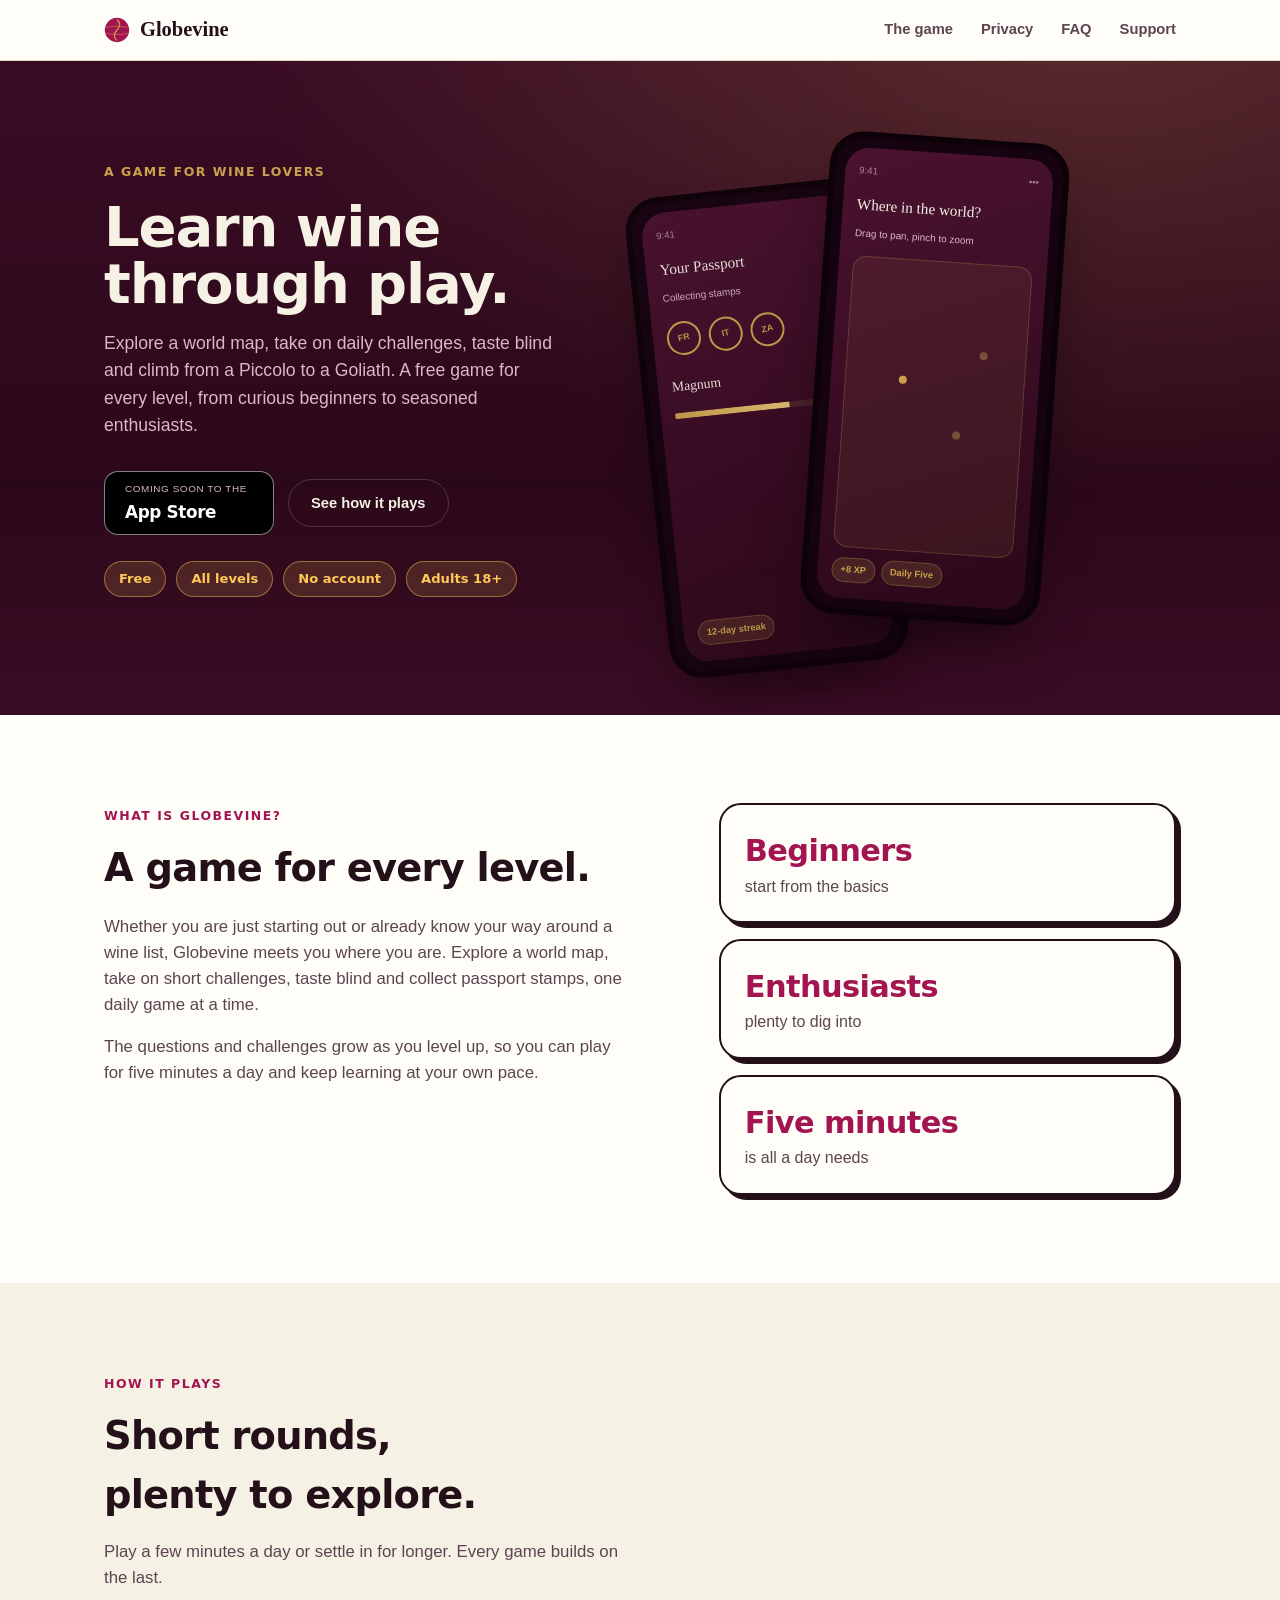
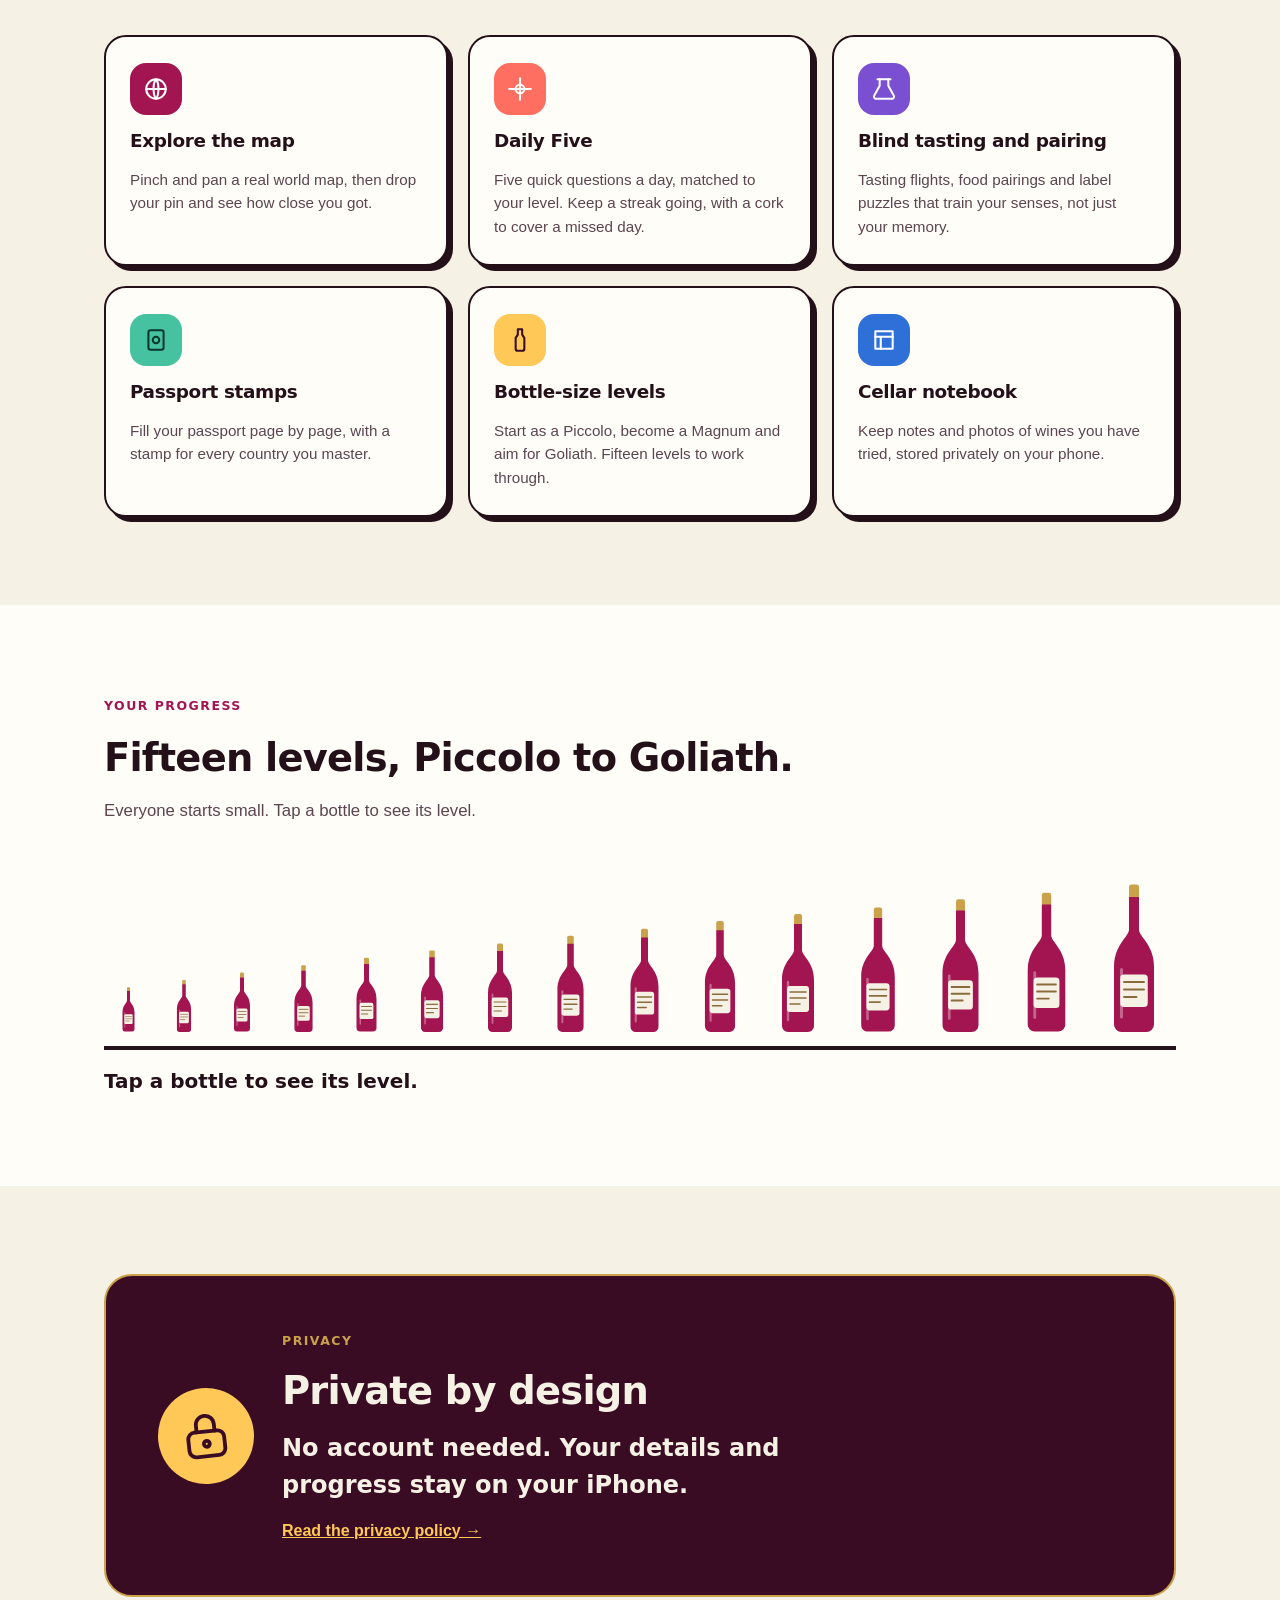
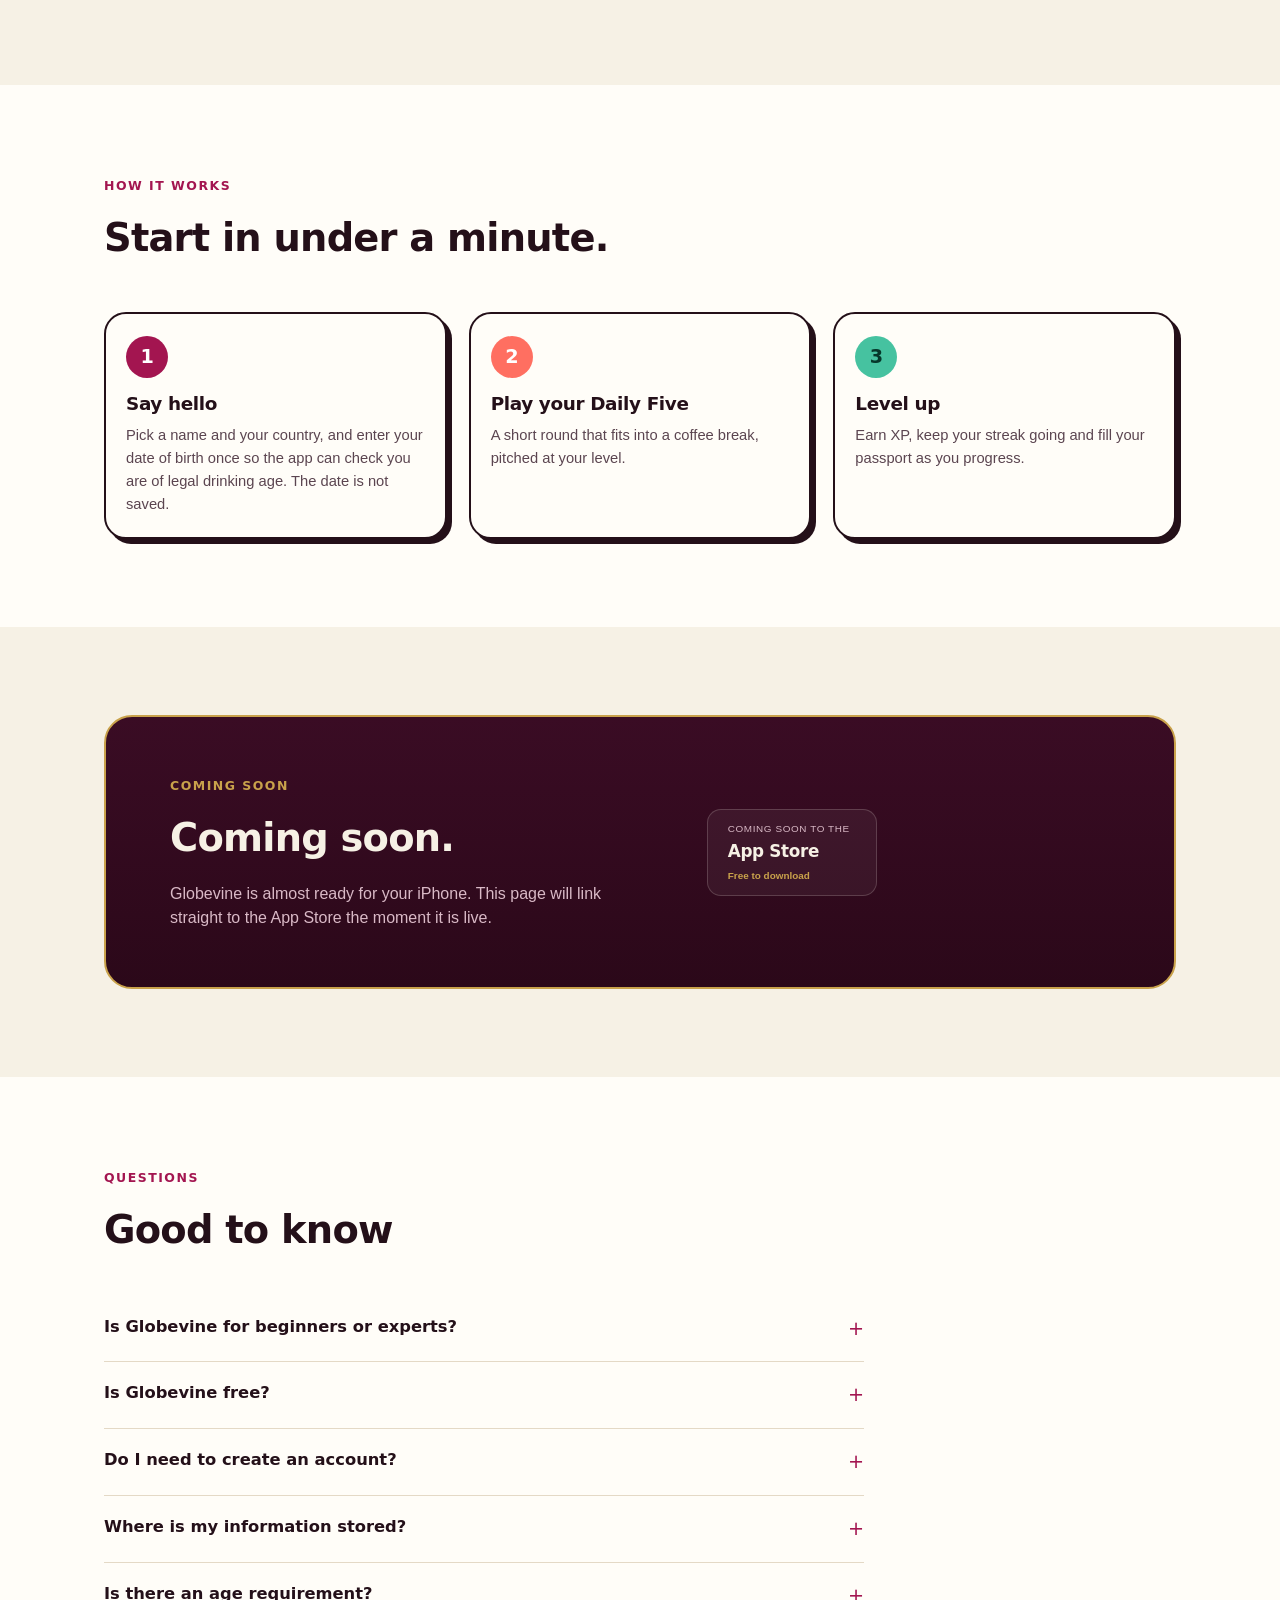
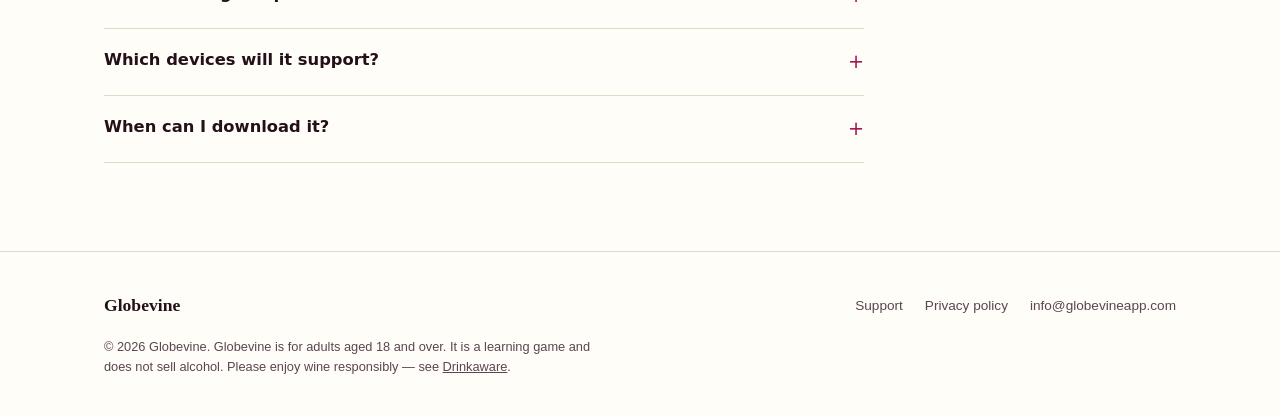
==== commit ec558a46: "Add files via upload" ====
--- a/index.html
+++ b/index.html
@@ -3,17 +3,17 @@
 <head>
 <meta charset="utf-8">
 <meta name="viewport" content="width=device-width,initial-scale=1,viewport-fit=cover">
-<title>Globevine – wine, but make it a game</title>
-<meta name="description" content="Globevine is a free game that makes learning wine fun: spin the globe, taste blind, keep your streak and climb from Piccolo to Goliath. Coming soon to the App Store.">
+<title>Globevine – a free game for learning wine</title>
+<meta name="description" content="Globevine is a free game for learning wine, for every level. Explore a world map, play daily challenges, taste blind and climb from Piccolo to Goliath. Coming soon to the App Store.">
 <link rel="canonical" href="https://www.globevineapp.com/">
-<meta property="og:title" content="Globevine – wine, but make it a game">
-<meta property="og:description" content="Globevine is a free game that makes learning wine fun: spin the globe, taste blind, keep your streak and climb from Piccolo to Goliath. Coming soon to the App Store.">
+<meta property="og:title" content="Globevine – a free game for learning wine">
+<meta property="og:description" content="Globevine is a free game for learning wine, for every level. Explore a world map, play daily challenges, taste blind and climb from Piccolo to Goliath. Coming soon to the App Store.">
 <meta property="og:type" content="website">
 <meta property="og:url" content="https://www.globevineapp.com/">
 <meta name="theme-color" content="#3A0C24">
 <link rel="stylesheet" href="style.css">
 <script type="application/ld+json">{"@context": "https://schema.org", "@type": "SoftwareApplication", "name": "Globevine", "applicationCategory": "GameApplication", "operatingSystem": "iOS", "description": "A game for learning wine: explore a world map of wine regions, take daily quizzes, taste blind, pair food and level up.", "offers": {"@type": "Offer", "price": "0", "priceCurrency": "GBP"}, "url": "https://www.globevineapp.com/"}</script>
-<script type="application/ld+json">{"@context": "https://schema.org", "@type": "FAQPage", "mainEntity": [{"@type": "Question", "name": "Is Globevine free?", "acceptedAnswer": {"@type": "Answer", "text": "Yes. Globevine is a free app."}}, {"@type": "Question", "name": "Do I need to create an account?", "acceptedAnswer": {"@type": "Answer", "text": "No. There is no account, password or sign-in. You enter a name, your country and your date of birth once. The app keeps your name, country and an &ldquo;age confirmed&rdquo; result on your device, but not the date of birth itself."}}, {"@type": "Question", "name": "Where is my information stored?", "acceptedAnswer": {"@type": "Answer", "text": "On your device only. Globevine does not send your name, progress, notes or photos to us or to anyone else. See the privacy policy for details."}}, {"@type": "Question", "name": "Is there an age requirement?", "acceptedAnswer": {"@type": "Answer", "text": "Yes. Globevine includes wine tasting and serving content, so it is for adults aged 18 and over (or the legal drinking age where you live, if higher)."}}, {"@type": "Question", "name": "Which devices will it support?", "acceptedAnswer": {"@type": "Answer", "text": "Globevine is being built for iPhone and will be available from the App Store."}}, {"@type": "Question", "name": "When can I download it?", "acceptedAnswer": {"@type": "Answer", "text": "Globevine is in development now. This page will link to the App Store as soon as it is live."}}]}</script>
+<script type="application/ld+json">{"@context": "https://schema.org", "@type": "FAQPage", "mainEntity": [{"@type": "Question", "name": "Is Globevine for beginners or experts?", "acceptedAnswer": {"@type": "Answer", "text": "Both. Globevine is a game for all levels. You can start with no wine knowledge at all, and there is plenty to dig into if you already know your way around. Questions and challenges grow as you level up."}}, {"@type": "Question", "name": "Is Globevine free?", "acceptedAnswer": {"@type": "Answer", "text": "Yes. Globevine is a free app."}}, {"@type": "Question", "name": "Do I need to create an account?", "acceptedAnswer": {"@type": "Answer", "text": "No. There is no account, password or sign-in. You enter a name, your country and your date of birth once. The app keeps your name, country and an &ldquo;age confirmed&rdquo; result on your device, but not the date of birth itself."}}, {"@type": "Question", "name": "Where is my information stored?", "acceptedAnswer": {"@type": "Answer", "text": "On your device only. Globevine does not send your name, progress, notes or photos to us or to anyone else. See the privacy policy for details."}}, {"@type": "Question", "name": "Is there an age requirement?", "acceptedAnswer": {"@type": "Answer", "text": "Yes. Globevine includes wine tasting and serving content, so it is for adults aged 18 and over (or the legal drinking age where you live, if higher)."}}, {"@type": "Question", "name": "Which devices will it support?", "acceptedAnswer": {"@type": "Answer", "text": "Globevine is being built for iPhone and will be available from the App Store."}}, {"@type": "Question", "name": "When can I download it?", "acceptedAnswer": {"@type": "Answer", "text": "Globevine is in development now. This page will link to the App Store as soon as it is live."}}]}</script>
 </head>
 <body>
 <header class="site"><div class="wrap nav">
@@ -24,73 +24,72 @@
 <main id="top" class="fun">
 <section class="hero"><div class="wrap"><div>
 <span class="eyebrow on-deep">A game for wine lovers</span>
-<h1>Wine, but make it <span class="squig">a game.<svg viewBox="0 0 200 14" preserveAspectRatio="none" aria-hidden="true"><path d="M2 8c12-10 24 10 36 0s24 10 36 0 24 10 36 0 24 10 36 0 24 10 36 0 12 6 16 2" /></svg></span></h1>
-<p class="lede">Spin the globe. Taste blind. Chase a streak. Climb from a tiny Piccolo all the way to a Goliath. The free game that makes you annoyingly good at wine.</p>
+<h1>Learn wine through play.</h1>
+<p class="lede">Explore a world map, take on daily challenges, taste blind and climb from a Piccolo to a Goliath. A free game for every level, from curious beginners to seasoned enthusiasts.</p>
 <div class="cta-row"><span class="store-badge on-hero"><span class="small">Coming soon to the</span><span class="big">App Store</span></span><a class="btn btn-ghost-deep" href="#play">See how it plays</a></div>
-<ul class="chips" aria-label="Quick facts"><li>Free</li><li>No account</li><li>Works offline</li><li>Adults 18+</li></ul>
+<ul class="chips" aria-label="Quick facts"><li>Free</li><li>All levels</li><li>No account</li><li>Adults 18+</li></ul>
 </div>
 <div class="phone-stage">
 <div class="phone tilt-left" aria-hidden="true"><div class="screen"><div class="mini-status"><span>9:41</span><span>&bull;&bull;&bull;</span></div><div class="mini-h">Your Passport</div><div class="mini-sub">Collecting stamps</div><div class="stamp-row"><div class="passport-stamp">FR</div><div class="passport-stamp">IT</div><div class="passport-stamp">ZA</div></div><div class="mini-h" style="margin-top:10px;font-size:.85rem">Magnum</div><div class="bar"><i></i></div><div class="badge-row"><span class="pill">12-day streak</span></div></div></div>
 <div class="phone tilt-right" aria-hidden="true"><div class="screen"><div class="mini-status"><span>9:41</span><span>&bull;&bull;&bull;</span></div><div class="mini-h">Where in the world?</div><div class="mini-sub">Drag to pan, pinch to zoom</div><div class="map-dots"><i style="left:30%;top:40%"></i><i style="left:62%;top:58%;opacity:.4"></i><i style="left:74%;top:30%;opacity:.4"></i></div><div class="badge-row"><span class="pill">+8 XP</span><span class="pill">Daily Five</span></div></div></div>
 </div></div></section>
 
-<div class="marquee" aria-hidden="true"><div class="track"><span>Spin the globe</span><span>Daily Five</span><span>Blind tasting</span><span>Passport stamps</span><span>Streaks</span><span>Food pairing</span><span>Bottle-size levels</span><span>Your cellar notebook</span><span>Spin the globe</span><span>Daily Five</span><span>Blind tasting</span><span>Passport stamps</span><span>Streaks</span><span>Food pairing</span><span>Bottle-size levels</span><span>Your cellar notebook</span></div></div>
-
 <section id="play"><div class="wrap intro">
 <div>
 <span class="eyebrow">What is Globevine?</span>
-<h2 style="margin-top:10px">A pocket-sized wine adventure.</h2>
-<p>Wander a world map. Beat bite-sized challenges. Taste blind, match the food, collect passport stamps and watch your knowledge grow, one daily game at a time.</p>
-<p>No cramming. No stuffiness. No wine snobs. Just a really good reason to open your phone for five minutes and come away knowing something brilliant.</p>
+<h2 style="margin-top:10px">A game for every level.</h2>
+<p>Whether you are just starting out or already know your way around a wine list, Globevine meets you where you are. Explore a world map, take on short challenges, taste blind and collect passport stamps, one daily game at a time.</p>
+<p>The questions and challenges grow as you level up, so you can play for five minutes a day and keep learning at your own pace.</p>
 </div>
 <div class="vibes">
-<div class="vibe v1"><b>5 minutes</b><span>is all a day needs</span></div>
-<div class="vibe v2"><b>0 snobbery</b><span>guaranteed</span></div>
-<div class="vibe v3"><b>100% yours</b><span>private on your phone</span></div>
+<div class="vibe v1"><b>Beginners</b><span>start from the basics</span></div>
+<div class="vibe v2"><b>Enthusiasts</b><span>plenty to dig into</span></div>
+<div class="vibe v3"><b>Five minutes</b><span>is all a day needs</span></div>
 </div>
 </div></section>
 
 <section class="section-alt"><div class="wrap">
-<div class="feat-head"><span class="eyebrow">How it plays</span><h2 style="margin-top:10px">Six ways to get hooked.</h2><p>Short, silly-satisfying and built to make you want just one more round.</p></div>
+<div class="feat-head"><span class="eyebrow">How it plays</span><h2 style="margin-top:10px">Short rounds, plenty to explore.</h2><p>Play a few minutes a day or settle in for longer. Every game builds on the last.</p></div>
 <div class="grid-feat">
-<div class="card c1"><div class="icon"><svg width="26" height="26" viewBox="0 0 24 24" fill="none" stroke="currentColor" stroke-width="1.9" stroke-linecap="round" stroke-linejoin="round" aria-hidden="true"><circle cx="12" cy="12" r="9"/><path d="M3 12h18M12 3c3 3.5 3 14.5 0 18M12 3c-3 3.5-3 14.5 0 18"/></svg></div><h3>Spin, zoom, drop the pin</h3><p>Pinch and pan a real world map, then drop your pin and see how close you got.</p></div>
-<div class="card c2"><div class="icon"><svg width="26" height="26" viewBox="0 0 24 24" fill="none" stroke="currentColor" stroke-width="1.9" stroke-linecap="round" stroke-linejoin="round" aria-hidden="true"><path d="M12 2v20M2 12h20"/><circle cx="12" cy="12" r="4"/></svg></div><h3>Your Daily Five</h3><p>Five quick questions a day. Keep your streak alive, and a cork has your back when life gets in the way.</p></div>
-<div class="card c3"><div class="icon"><svg width="26" height="26" viewBox="0 0 24 24" fill="none" stroke="currentColor" stroke-width="1.9" stroke-linecap="round" stroke-linejoin="round" aria-hidden="true"><path d="M8 3v6l-5 9a2 2 0 0 0 2 3h14a2 2 0 0 0 2-3l-5-9V3"/><path d="M6 3h12"/></svg></div><h3>Taste blind. Pair like a pro.</h3><p>Mystery flights, food pairings and label puzzles that train your senses, not just your memory.</p></div>
-<div class="card c4"><div class="icon"><svg width="26" height="26" viewBox="0 0 24 24" fill="none" stroke="currentColor" stroke-width="1.9" stroke-linecap="round" stroke-linejoin="round" aria-hidden="true"><rect x="5" y="3" width="14" height="18" rx="2"/><circle cx="12" cy="12" r="3"/></svg></div><h3>Collect passport stamps</h3><p>Fill your passport page by page. Every inky stamp is a corner of the world you have conquered.</p></div>
-<div class="card c5"><div class="icon"><svg width="26" height="26" viewBox="0 0 24 24" fill="none" stroke="currentColor" stroke-width="1.9" stroke-linecap="round" stroke-linejoin="round" aria-hidden="true"><path d="M10 2h4v5l2 3v10a2 2 0 0 1-2 2h-4a2 2 0 0 1-2-2V10l2-3z"/></svg></div><h3>Level up, bottle by bottle</h3><p>Start as a Piccolo. Become a Magnum. Aim for the mighty Goliath. Fifteen levels of bragging rights.</p></div>
-<div class="card c6"><div class="icon"><svg width="26" height="26" viewBox="0 0 24 24" fill="none" stroke="currentColor" stroke-width="1.9" stroke-linecap="round" stroke-linejoin="round" aria-hidden="true"><path d="M4 4h16v16H4z"/><path d="M4 9h16M9 9v11"/></svg></div><h3>Your cellar notebook</h3><p>Keep notes and photos of wines you have tried, all tucked away privately on your phone.</p></div>
+<div class="card c1"><div class="icon"><svg width="26" height="26" viewBox="0 0 24 24" fill="none" stroke="currentColor" stroke-width="1.9" stroke-linecap="round" stroke-linejoin="round" aria-hidden="true"><circle cx="12" cy="12" r="9"/><path d="M3 12h18M12 3c3 3.5 3 14.5 0 18M12 3c-3 3.5-3 14.5 0 18"/></svg></div><h3>Explore the map</h3><p>Pinch and pan a real world map, then drop your pin and see how close you got.</p></div>
+<div class="card c2"><div class="icon"><svg width="26" height="26" viewBox="0 0 24 24" fill="none" stroke="currentColor" stroke-width="1.9" stroke-linecap="round" stroke-linejoin="round" aria-hidden="true"><path d="M12 2v20M2 12h20"/><circle cx="12" cy="12" r="4"/></svg></div><h3>Daily Five</h3><p>Five quick questions a day, matched to your level. Keep a streak going, with a cork to cover a missed day.</p></div>
+<div class="card c3"><div class="icon"><svg width="26" height="26" viewBox="0 0 24 24" fill="none" stroke="currentColor" stroke-width="1.9" stroke-linecap="round" stroke-linejoin="round" aria-hidden="true"><path d="M8 3v6l-5 9a2 2 0 0 0 2 3h14a2 2 0 0 0 2-3l-5-9V3"/><path d="M6 3h12"/></svg></div><h3>Blind tasting and pairing</h3><p>Tasting flights, food pairings and label puzzles that train your senses, not just your memory.</p></div>
+<div class="card c4"><div class="icon"><svg width="26" height="26" viewBox="0 0 24 24" fill="none" stroke="currentColor" stroke-width="1.9" stroke-linecap="round" stroke-linejoin="round" aria-hidden="true"><rect x="5" y="3" width="14" height="18" rx="2"/><circle cx="12" cy="12" r="3"/></svg></div><h3>Passport stamps</h3><p>Fill your passport page by page, with a stamp for every country you master.</p></div>
+<div class="card c5"><div class="icon"><svg width="26" height="26" viewBox="0 0 24 24" fill="none" stroke="currentColor" stroke-width="1.9" stroke-linecap="round" stroke-linejoin="round" aria-hidden="true"><path d="M10 2h4v5l2 3v10a2 2 0 0 1-2 2h-4a2 2 0 0 1-2-2V10l2-3z"/></svg></div><h3>Bottle-size levels</h3><p>Start as a Piccolo, become a Magnum and aim for Goliath. Fifteen levels to work through.</p></div>
+<div class="card c6"><div class="icon"><svg width="26" height="26" viewBox="0 0 24 24" fill="none" stroke="currentColor" stroke-width="1.9" stroke-linecap="round" stroke-linejoin="round" aria-hidden="true"><path d="M4 4h16v16H4z"/><path d="M4 9h16M9 9v11"/></svg></div><h3>Cellar notebook</h3><p>Keep notes and photos of wines you have tried, stored privately on your phone.</p></div>
 </div></div></section>
 
 <section><div class="wrap">
-<span class="eyebrow">Your climb</span><h2 style="margin-top:10px">Which bottle will you become?</h2>
-<p class="sub-lede">Everyone starts small. Tap a bottle to meet the next level.</p>
+<span class="eyebrow">Your progress</span><h2 style="margin-top:10px">Fifteen levels, Piccolo to Goliath.</h2>
+<p class="sub-lede">Everyone starts small. Tap a bottle to see its level.</p>
 <div class="bottles" role="group" aria-label="The 15 levels, from Piccolo to Goliath"><button class="bottle" type="button" data-lv="1" data-name="Piccolo" aria-label="Level 1: Piccolo"><svg viewBox="0 0 40 120" width="15" height="46" aria-hidden="true"><rect x="16" y="2" width="8" height="11" rx="2" class="b-cap"/><path d="M16 12h8v26c0 6 12 12 12 30v46a6 6 0 0 1-6 6H10a6 6 0 0 1-6-6V68c0-18 12-24 12-30z" class="b-glass"/><rect x="9" y="74" width="22" height="26" rx="3" class="b-label"/><path d="M12 80h16M12 86h16M12 92h10" class="b-line"/><path d="M10 70v38" class="b-shine"/></svg></button><button class="bottle" type="button" data-lv="2" data-name="Demi" aria-label="Level 2: Demi"><svg viewBox="0 0 40 120" width="18" height="53" aria-hidden="true"><rect x="16" y="2" width="8" height="11" rx="2" class="b-cap"/><path d="M16 12h8v26c0 6 12 12 12 30v46a6 6 0 0 1-6 6H10a6 6 0 0 1-6-6V68c0-18 12-24 12-30z" class="b-glass"/><rect x="9" y="74" width="22" height="26" rx="3" class="b-label"/><path d="M12 80h16M12 86h16M12 92h10" class="b-line"/><path d="M10 70v38" class="b-shine"/></svg></button><button class="bottle" type="button" data-lv="3" data-name="Standard" aria-label="Level 3: Standard"><svg viewBox="0 0 40 120" width="20" height="61" aria-hidden="true"><rect x="16" y="2" width="8" height="11" rx="2" class="b-cap"/><path d="M16 12h8v26c0 6 12 12 12 30v46a6 6 0 0 1-6 6H10a6 6 0 0 1-6-6V68c0-18 12-24 12-30z" class="b-glass"/><rect x="9" y="74" width="22" height="26" rx="3" class="b-label"/><path d="M12 80h16M12 86h16M12 92h10" class="b-line"/><path d="M10 70v38" class="b-shine"/></svg></button><button class="bottle" type="button" data-lv="4" data-name="Magnum" aria-label="Level 4: Magnum"><svg viewBox="0 0 40 120" width="23" height="68" aria-hidden="true"><rect x="16" y="2" width="8" height="11" rx="2" class="b-cap"/><path d="M16 12h8v26c0 6 12 12 12 30v46a6 6 0 0 1-6 6H10a6 6 0 0 1-6-6V68c0-18 12-24 12-30z" class="b-glass"/><rect x="9" y="74" width="22" height="26" rx="3" class="b-label"/><path d="M12 80h16M12 86h16M12 92h10" class="b-line"/><path d="M10 70v38" class="b-shine"/></svg></button><button class="bottle" type="button" data-lv="5" data-name="Double Magnum" aria-label="Level 5: Double Magnum"><svg viewBox="0 0 40 120" width="25" height="76" aria-hidden="true"><rect x="16" y="2" width="8" height="11" rx="2" class="b-cap"/><path d="M16 12h8v26c0 6 12 12 12 30v46a6 6 0 0 1-6 6H10a6 6 0 0 1-6-6V68c0-18 12-24 12-30z" class="b-glass"/><rect x="9" y="74" width="22" height="26" rx="3" class="b-label"/><path d="M12 80h16M12 86h16M12 92h10" class="b-line"/><path d="M10 70v38" class="b-shine"/></svg></button><button class="bottle" type="button" data-lv="6" data-name="Jeroboam" aria-label="Level 6: Jeroboam"><svg viewBox="0 0 40 120" width="28" height="83" aria-hidden="true"><rect x="16" y="2" width="8" height="11" rx="2" class="b-cap"/><path d="M16 12h8v26c0 6 12 12 12 30v46a6 6 0 0 1-6 6H10a6 6 0 0 1-6-6V68c0-18 12-24 12-30z" class="b-glass"/><rect x="9" y="74" width="22" height="26" rx="3" class="b-label"/><path d="M12 80h16M12 86h16M12 92h10" class="b-line"/><path d="M10 70v38" class="b-shine"/></svg></button><button class="bottle" type="button" data-lv="7" data-name="Imperial" aria-label="Level 7: Imperial"><svg viewBox="0 0 40 120" width="30" height="90" aria-hidden="true"><rect x="16" y="2" width="8" height="11" rx="2" class="b-cap"/><path d="M16 12h8v26c0 6 12 12 12 30v46a6 6 0 0 1-6 6H10a6 6 0 0 1-6-6V68c0-18 12-24 12-30z" class="b-glass"/><rect x="9" y="74" width="22" height="26" rx="3" class="b-label"/><path d="M12 80h16M12 86h16M12 92h10" class="b-line"/><path d="M10 70v38" class="b-shine"/></svg></button><button class="bottle" type="button" data-lv="8" data-name="Methuselah" aria-label="Level 8: Methuselah"><svg viewBox="0 0 40 120" width="33" height="98" aria-hidden="true"><rect x="16" y="2" width="8" height="11" rx="2" class="b-cap"/><path d="M16 12h8v26c0 6 12 12 12 30v46a6 6 0 0 1-6 6H10a6 6 0 0 1-6-6V68c0-18 12-24 12-30z" class="b-glass"/><rect x="9" y="74" width="22" height="26" rx="3" class="b-label"/><path d="M12 80h16M12 86h16M12 92h10" class="b-line"/><path d="M10 70v38" class="b-shine"/></svg></button><button class="bottle" type="button" data-lv="9" data-name="Salmanazar" aria-label="Level 9: Salmanazar"><svg viewBox="0 0 40 120" width="35" height="105" aria-hidden="true"><rect x="16" y="2" width="8" height="11" rx="2" class="b-cap"/><path d="M16 12h8v26c0 6 12 12 12 30v46a6 6 0 0 1-6 6H10a6 6 0 0 1-6-6V68c0-18 12-24 12-30z" class="b-glass"/><rect x="9" y="74" width="22" height="26" rx="3" class="b-label"/><path d="M12 80h16M12 86h16M12 92h10" class="b-line"/><path d="M10 70v38" class="b-shine"/></svg></button><button class="bottle" type="button" data-lv="10" data-name="Balthazar" aria-label="Level 10: Balthazar"><svg viewBox="0 0 40 120" width="38" height="113" aria-hidden="true"><rect x="16" y="2" width="8" height="11" rx="2" class="b-cap"/><path d="M16 12h8v26c0 6 12 12 12 30v46a6 6 0 0 1-6 6H10a6 6 0 0 1-6-6V68c0-18 12-24 12-30z" class="b-glass"/><rect x="9" y="74" width="22" height="26" rx="3" class="b-label"/><path d="M12 80h16M12 86h16M12 92h10" class="b-line"/><path d="M10 70v38" class="b-shine"/></svg></button><button class="bottle" type="button" data-lv="11" data-name="Nebuchadnezzar" aria-label="Level 11: Nebuchadnezzar"><svg viewBox="0 0 40 120" width="40" height="120" aria-hidden="true"><rect x="16" y="2" width="8" height="11" rx="2" class="b-cap"/><path d="M16 12h8v26c0 6 12 12 12 30v46a6 6 0 0 1-6 6H10a6 6 0 0 1-6-6V68c0-18 12-24 12-30z" class="b-glass"/><rect x="9" y="74" width="22" height="26" rx="3" class="b-label"/><path d="M12 80h16M12 86h16M12 92h10" class="b-line"/><path d="M10 70v38" class="b-shine"/></svg></button><button class="bottle" type="button" data-lv="12" data-name="Melchior" aria-label="Level 12: Melchior"><svg viewBox="0 0 40 120" width="42" height="127" aria-hidden="true"><rect x="16" y="2" width="8" height="11" rx="2" class="b-cap"/><path d="M16 12h8v26c0 6 12 12 12 30v46a6 6 0 0 1-6 6H10a6 6 0 0 1-6-6V68c0-18 12-24 12-30z" class="b-glass"/><rect x="9" y="74" width="22" height="26" rx="3" class="b-label"/><path d="M12 80h16M12 86h16M12 92h10" class="b-line"/><path d="M10 70v38" class="b-shine"/></svg></button><button class="bottle" type="button" data-lv="13" data-name="Solomon" aria-label="Level 13: Solomon"><svg viewBox="0 0 40 120" width="45" height="135" aria-hidden="true"><rect x="16" y="2" width="8" height="11" rx="2" class="b-cap"/><path d="M16 12h8v26c0 6 12 12 12 30v46a6 6 0 0 1-6 6H10a6 6 0 0 1-6-6V68c0-18 12-24 12-30z" class="b-glass"/><rect x="9" y="74" width="22" height="26" rx="3" class="b-label"/><path d="M12 80h16M12 86h16M12 92h10" class="b-line"/><path d="M10 70v38" class="b-shine"/></svg></button><button class="bottle" type="button" data-lv="14" data-name="Sovereign" aria-label="Level 14: Sovereign"><svg viewBox="0 0 40 120" width="47" height="142" aria-hidden="true"><rect x="16" y="2" width="8" height="11" rx="2" class="b-cap"/><path d="M16 12h8v26c0 6 12 12 12 30v46a6 6 0 0 1-6 6H10a6 6 0 0 1-6-6V68c0-18 12-24 12-30z" class="b-glass"/><rect x="9" y="74" width="22" height="26" rx="3" class="b-label"/><path d="M12 80h16M12 86h16M12 92h10" class="b-line"/><path d="M10 70v38" class="b-shine"/></svg></button><button class="bottle" type="button" data-lv="15" data-name="Goliath" aria-label="Level 15: Goliath"><svg viewBox="0 0 40 120" width="50" height="150" aria-hidden="true"><rect x="16" y="2" width="8" height="11" rx="2" class="b-cap"/><path d="M16 12h8v26c0 6 12 12 12 30v46a6 6 0 0 1-6 6H10a6 6 0 0 1-6-6V68c0-18 12-24 12-30z" class="b-glass"/><rect x="9" y="74" width="22" height="26" rx="3" class="b-label"/><path d="M12 80h16M12 86h16M12 92h10" class="b-line"/><path d="M10 70v38" class="b-shine"/></svg></button></div>
 <p class="bottle-out" id="bottle-out" role="status" aria-live="polite">Tap a bottle to see its level.</p>
 </div></section>
 
 <section id="private" class="section-alt"><div class="wrap"><div class="privband">
 <div class="lock" aria-hidden="true"><svg width="54" height="54" viewBox="0 0 24 24" fill="none" stroke="currentColor" stroke-width="1.7" stroke-linecap="round" stroke-linejoin="round"><rect x="4" y="10" width="16" height="11" rx="3"/><path d="M8 10V7a4 4 0 0 1 8 0v3"/><circle cx="12" cy="15.5" r="1.3"/></svg></div>
-<div><span class="eyebrow on-deep">Your business is your business</span>
+<div><span class="eyebrow on-deep">Privacy</span>
 <h2 style="margin-top:8px">Private by design</h2>
 <p class="privtext">No account needed. Your details and progress stay on your iPhone.</p>
 <a class="textlink" href="privacy.html">Read the privacy policy &rarr;</a></div>
 </div></div></section>
 
-<section id="how"><div class="wrap"><span class="eyebrow">How it works</span><h2 style="margin-top:10px">Playing in under a minute.</h2>
+<section id="how"><div class="wrap"><span class="eyebrow">How it works</span><h2 style="margin-top:10px">Start in under a minute.</h2>
 <div class="steps">
 <div class="step s1"><span class="num">1</span><h3>Say hello</h3><p>Pick a name and your country, and enter your date of birth once so the app can check you are of legal drinking age. The date is not saved.</p></div>
-<div class="step s2"><span class="num">2</span><h3>Play your Daily Five</h3><p>A quick round that fits in a coffee break. Easy to start, hard to stop.</p></div>
-<div class="step s3"><span class="num">3</span><h3>Climb and collect</h3><p>Earn XP, protect your streak, grow your bottle and fill your passport.</p></div>
+<div class="step s2"><span class="num">2</span><h3>Play your Daily Five</h3><p>A short round that fits into a coffee break, pitched at your level.</p></div>
+<div class="step s3"><span class="num">3</span><h3>Level up</h3><p>Earn XP, keep your streak going and fill your passport as you progress.</p></div>
 </div></div></section>
 
 <section class="section-alt"><div class="wrap"><div class="soon">
-<div><span class="eyebrow on-deep">Coming soon</span><h2 style="margin-top:10px">Get ready to play.</h2>
+<div><span class="eyebrow on-deep">Coming soon</span><h2 style="margin-top:10px">Coming soon.</h2>
 <p class="lede">Globevine is almost ready for your iPhone. This page will link straight to the App Store the moment it is live.</p></div>
 <div><div class="store-badge"><span class="small">Coming soon to the</span><span class="big">App Store</span><span class="ribbon">Free to download</span></div></div>
 </div></div></section>
 
 <section id="faq"><div class="wrap"><span class="eyebrow">Questions</span><h2 style="margin-top:10px">Good to know</h2>
 <div class="faq">
+<details><summary>Is Globevine for beginners or experts? <span class="plus" aria-hidden="true">+</span></summary><p class="a">Both. Globevine is a game for all levels. You can start with no wine knowledge at all, and there is plenty to dig into if you already know your way around. Questions and challenges grow as you level up.</p></details>
 <details><summary>Is Globevine free? <span class="plus" aria-hidden="true">+</span></summary><p class="a">Yes. Globevine is a free app.</p></details>
 <details><summary>Do I need to create an account? <span class="plus" aria-hidden="true">+</span></summary><p class="a">No. There is no account, password or sign-in. You enter a name, your country and your date of birth once. The app keeps your name, country and an &ldquo;age confirmed&rdquo; result on your device, but not the date of birth itself.</p></details>
 <details><summary>Where is my information stored? <span class="plus" aria-hidden="true">+</span></summary><p class="a">On your device only. Globevine does not send your name, progress, notes or photos to us or to anyone else. See the <a href="privacy.html">privacy policy</a> for details.</p></details>
--- a/style.css
+++ b/style.css
@@ -181,3 +181,15 @@
 .hero .wrap>div:first-child{min-width:0}
 @media (min-width:900px){.bottles{justify-content:space-between;overflow-x:visible}}
 @media (prefers-reduced-motion:reduce){.marquee .track span:nth-child(n+9){display:none}.marquee .track{padding-block:10px;font-size:.95rem;row-gap:4px}}
+
+/* Calmer pass: no tilting or floating */
+.hero .phone.tilt-right,.hero .phone.tilt-left{animation:none!important}
+.hero .phone.tilt-right{transform:rotate(4deg)}
+.hero .phone.tilt-left{transform:rotate(-6deg) translate(-58px,34px)}
+.chips li:nth-child(odd),.chips li:nth-child(even){transform:none}
+.chips li:hover{transform:none}
+.vibe.v1,.vibe.v2,.vibe.v3{transform:none;margin-left:0}
+.vibe:hover{transform:none;box-shadow:5px 5px 0 var(--text)}
+.fun .card:nth-child(odd),.fun .card:nth-child(even){transform:none}
+.fun .card:hover{transform:translateY(-3px);box-shadow:5px 8px 0 var(--text)}
+.fun h1{font-size:clamp(2.3rem,5vw,3.5rem)}
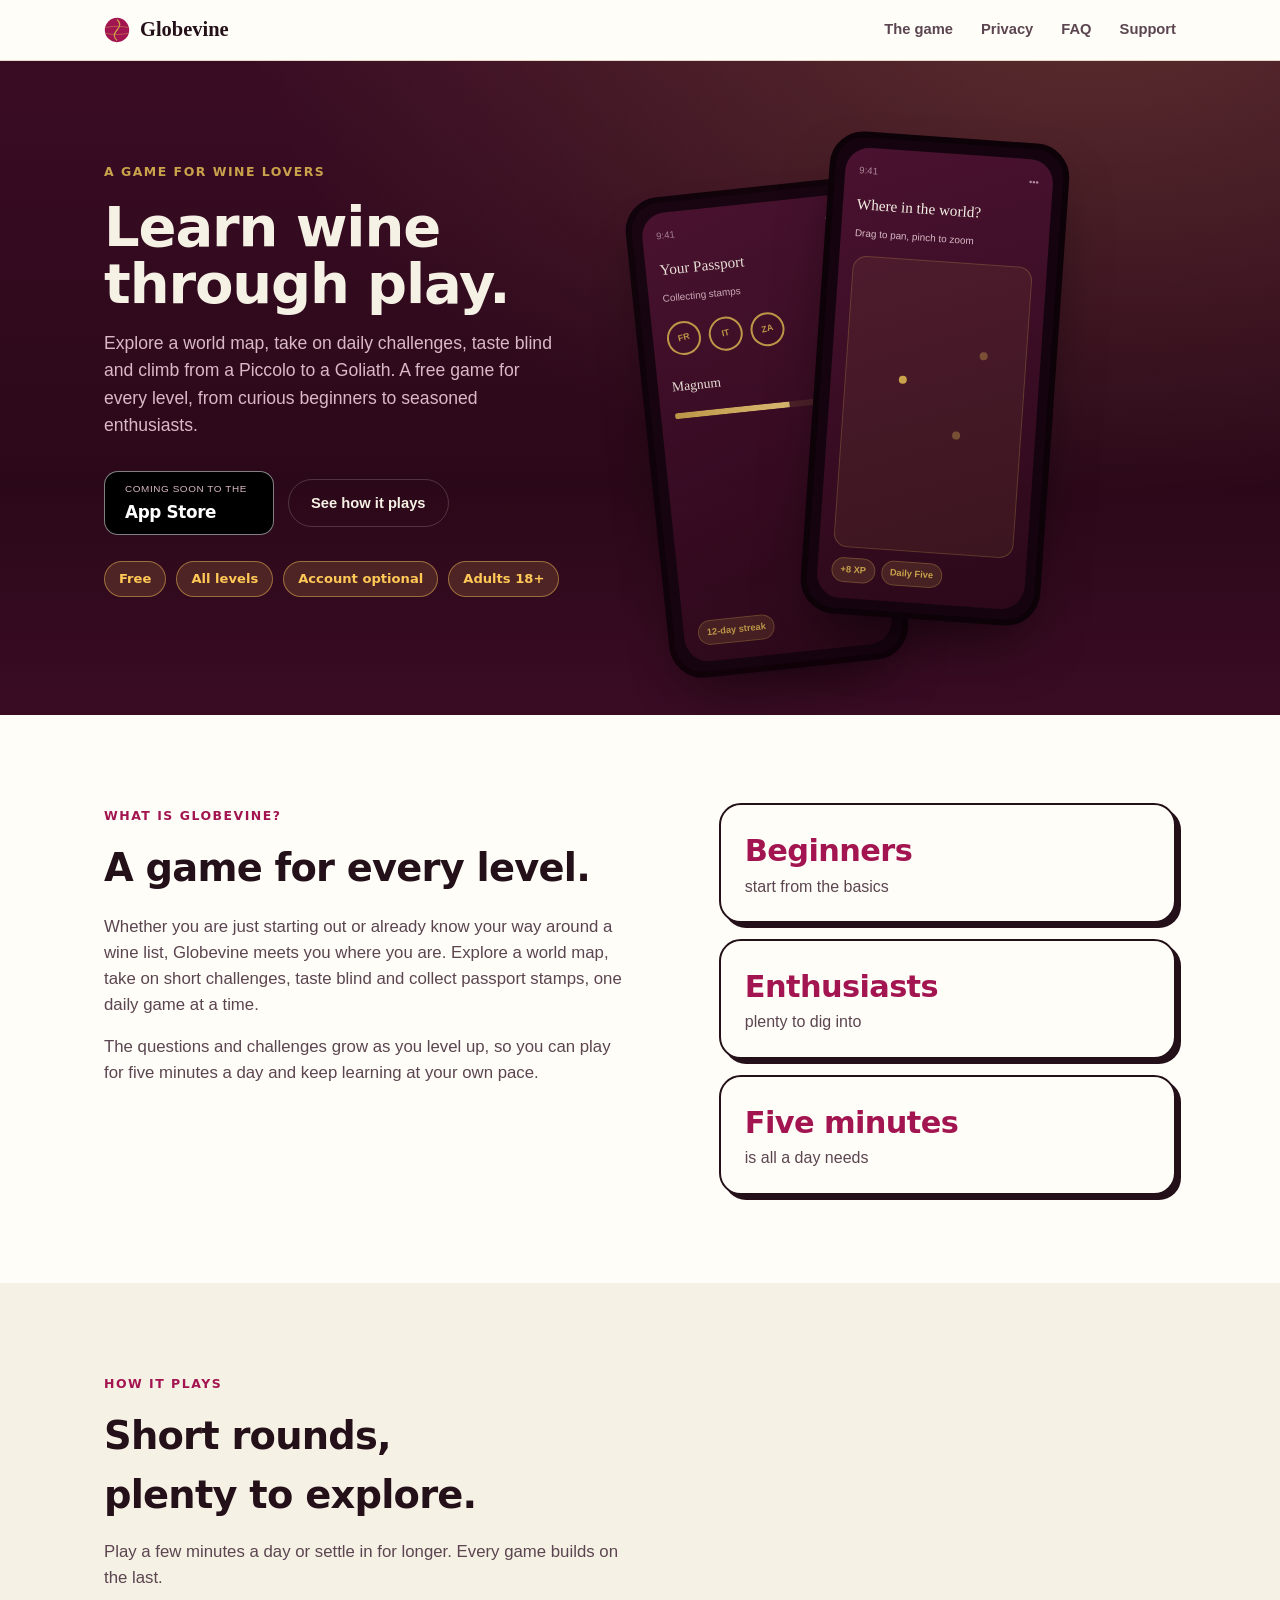
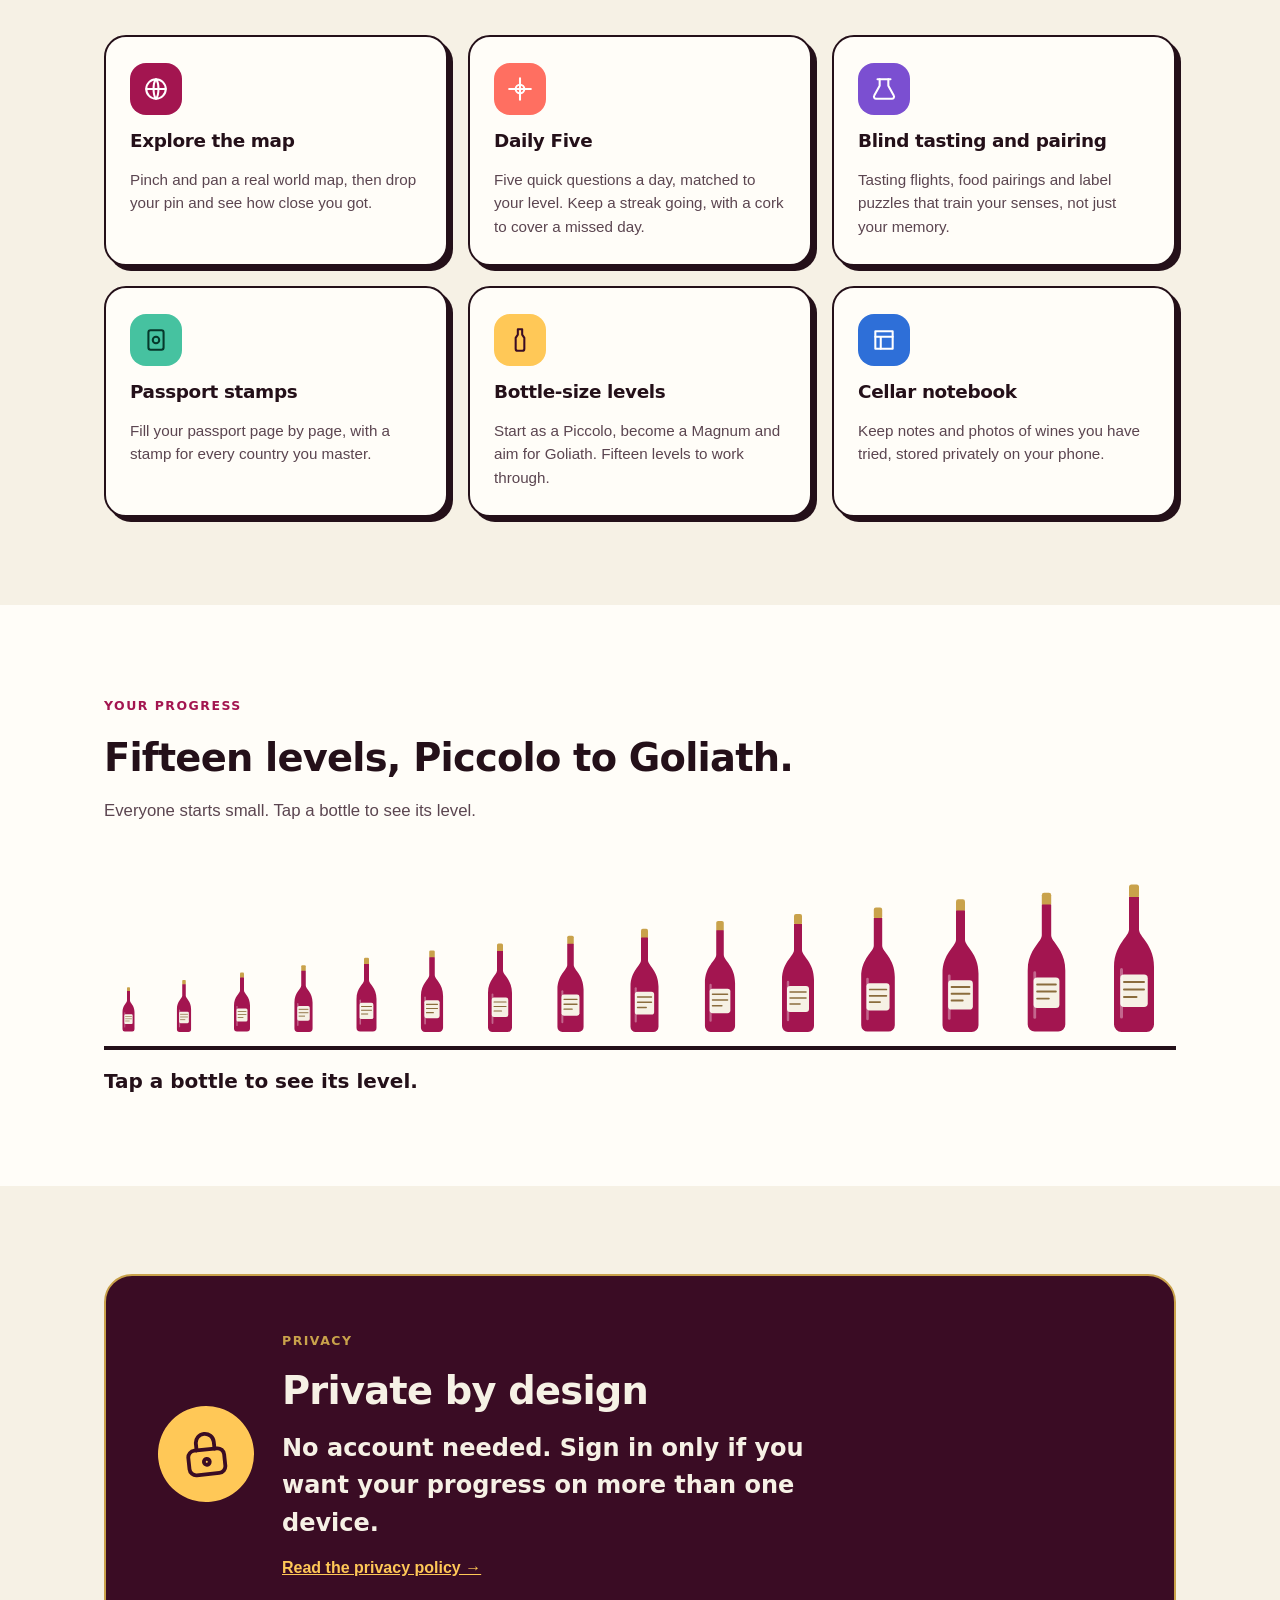
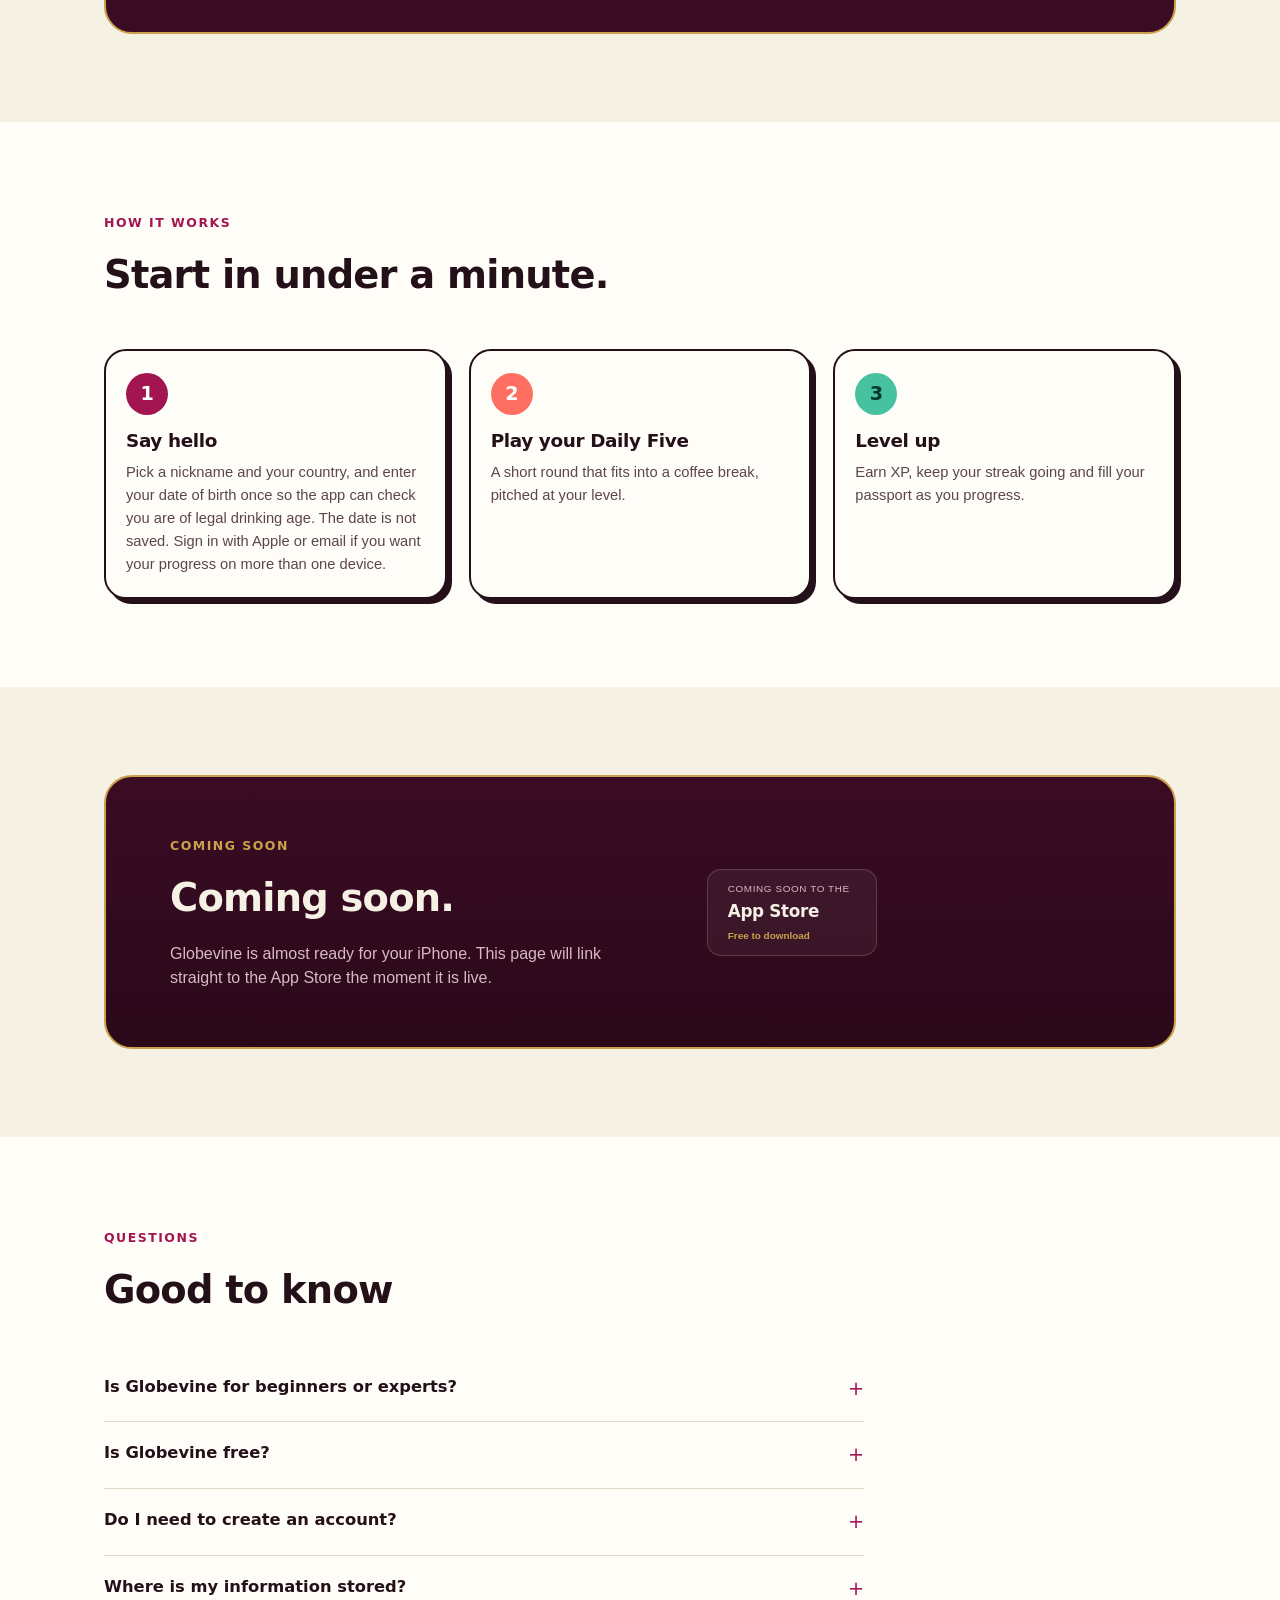
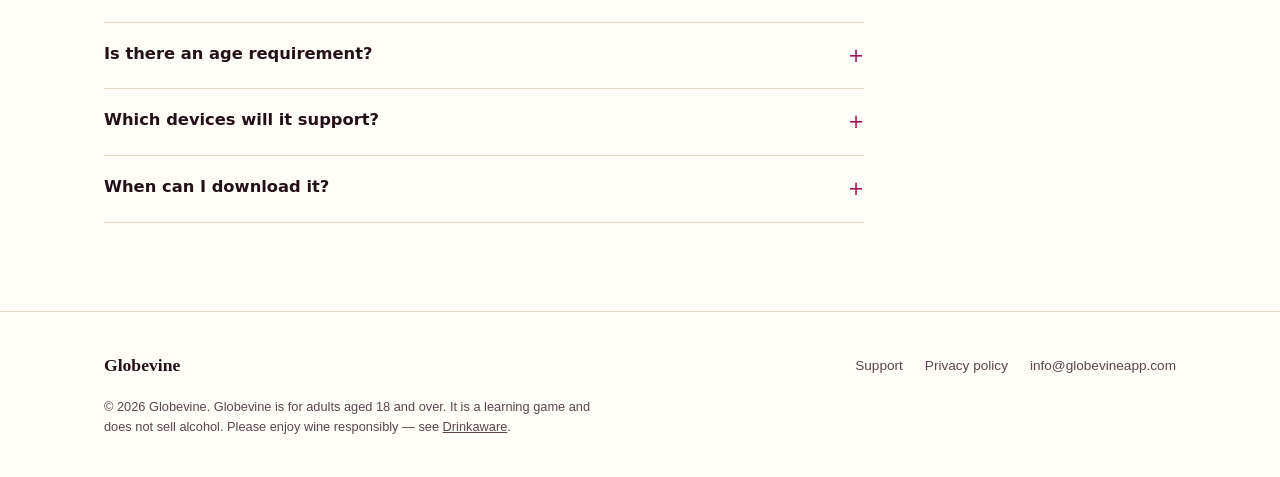
==== commit 17642117: "Prepare account wording for optional accounts release (do not merge until the app ships)" ====
--- a/index.html
+++ b/index.html
@@ -13,7 +13,7 @@
 <meta name="theme-color" content="#3A0C24">
 <link rel="stylesheet" href="style.css">
 <script type="application/ld+json">{"@context": "https://schema.org", "@type": "SoftwareApplication", "name": "Globevine", "applicationCategory": "GameApplication", "operatingSystem": "iOS", "description": "A game for learning wine: explore a world map of wine regions, take daily quizzes, taste blind, pair food and level up.", "offers": {"@type": "Offer", "price": "0", "priceCurrency": "GBP"}, "url": "https://www.globevineapp.com/"}</script>
-<script type="application/ld+json">{"@context": "https://schema.org", "@type": "FAQPage", "mainEntity": [{"@type": "Question", "name": "Is Globevine for beginners or experts?", "acceptedAnswer": {"@type": "Answer", "text": "Both. Globevine is a game for all levels. You can start with no wine knowledge at all, and there is plenty to dig into if you already know your way around. Questions and challenges grow as you level up."}}, {"@type": "Question", "name": "Is Globevine free?", "acceptedAnswer": {"@type": "Answer", "text": "Yes. Globevine is a free app."}}, {"@type": "Question", "name": "Do I need to create an account?", "acceptedAnswer": {"@type": "Answer", "text": "No. There is no account, password or sign-in. You enter a name, your country and your date of birth once. The app keeps your name, country and an &ldquo;age confirmed&rdquo; result on your device, but not the date of birth itself."}}, {"@type": "Question", "name": "Where is my information stored?", "acceptedAnswer": {"@type": "Answer", "text": "On your device only. Globevine does not send your name, progress, notes or photos to us or to anyone else. See the privacy policy for details."}}, {"@type": "Question", "name": "Is there an age requirement?", "acceptedAnswer": {"@type": "Answer", "text": "Yes. Globevine includes wine tasting and serving content, so it is for adults aged 18 and over (or the legal drinking age where you live, if higher)."}}, {"@type": "Question", "name": "Which devices will it support?", "acceptedAnswer": {"@type": "Answer", "text": "Globevine is being built for iPhone and will be available from the App Store."}}, {"@type": "Question", "name": "When can I download it?", "acceptedAnswer": {"@type": "Answer", "text": "Globevine is in development now. This page will link to the App Store as soon as it is live."}}]}</script>
+<script type="application/ld+json">{"@context": "https://schema.org", "@type": "FAQPage", "mainEntity": [{"@type": "Question", "name": "Is Globevine for beginners or experts?", "acceptedAnswer": {"@type": "Answer", "text": "Both. Globevine is a game for all levels. You can start with no wine knowledge at all, and there is plenty to dig into if you already know your way around. Questions and challenges grow as you level up."}}, {"@type": "Question", "name": "Is Globevine free?", "acceptedAnswer": {"@type": "Answer", "text": "Yes. Globevine is a free app."}}, {"@type": "Question", "name": "Do I need to create an account?", "acceptedAnswer": {"@type": "Answer", "text": "No, an account is optional. Without one, your nickname, country, an &ldquo;age confirmed&rdquo; result and your progress stay on your iPhone. If you create an account (Sign in with Apple, or email and password), those details and your progress are also stored on our servers so they can follow you to other devices. We never keep your date of birth."}}, {"@type": "Question", "name": "Where is my information stored?", "acceptedAnswer": {"@type": "Answer", "text": "On your device, unless you create an account. With an account, your email (or Apple&rsquo;s private relay address), nickname, country and progress are stored securely with our service provider so they can sync between your devices. Your journal notes and photos always stay on your device, and your date of birth is never kept. See the privacy policy for details."}}, {"@type": "Question", "name": "Is there an age requirement?", "acceptedAnswer": {"@type": "Answer", "text": "Yes. Globevine includes wine tasting and serving content, so it is for adults aged 18 and over (or the legal drinking age where you live, if higher)."}}, {"@type": "Question", "name": "Which devices will it support?", "acceptedAnswer": {"@type": "Answer", "text": "Globevine is being built for iPhone and will be available from the App Store."}}, {"@type": "Question", "name": "When can I download it?", "acceptedAnswer": {"@type": "Answer", "text": "Globevine is in development now. This page will link to the App Store as soon as it is live."}}]}</script>
 </head>
 <body>
 <header class="site"><div class="wrap nav">
@@ -27,7 +27,7 @@
 <h1>Learn wine through play.</h1>
 <p class="lede">Explore a world map, take on daily challenges, taste blind and climb from a Piccolo to a Goliath. A free game for every level, from curious beginners to seasoned enthusiasts.</p>
 <div class="cta-row"><span class="store-badge on-hero"><span class="small">Coming soon to the</span><span class="big">App Store</span></span><a class="btn btn-ghost-deep" href="#play">See how it plays</a></div>
-<ul class="chips" aria-label="Quick facts"><li>Free</li><li>All levels</li><li>No account</li><li>Adults 18+</li></ul>
+<ul class="chips" aria-label="Quick facts"><li>Free</li><li>All levels</li><li>Account optional</li><li>Adults 18+</li></ul>
 </div>
 <div class="phone-stage">
 <div class="phone tilt-left" aria-hidden="true"><div class="screen"><div class="mini-status"><span>9:41</span><span>&bull;&bull;&bull;</span></div><div class="mini-h">Your Passport</div><div class="mini-sub">Collecting stamps</div><div class="stamp-row"><div class="passport-stamp">FR</div><div class="passport-stamp">IT</div><div class="passport-stamp">ZA</div></div><div class="mini-h" style="margin-top:10px;font-size:.85rem">Magnum</div><div class="bar"><i></i></div><div class="badge-row"><span class="pill">12-day streak</span></div></div></div>
@@ -70,13 +70,13 @@
 <div class="lock" aria-hidden="true"><svg width="54" height="54" viewBox="0 0 24 24" fill="none" stroke="currentColor" stroke-width="1.7" stroke-linecap="round" stroke-linejoin="round"><rect x="4" y="10" width="16" height="11" rx="3"/><path d="M8 10V7a4 4 0 0 1 8 0v3"/><circle cx="12" cy="15.5" r="1.3"/></svg></div>
 <div><span class="eyebrow on-deep">Privacy</span>
 <h2 style="margin-top:8px">Private by design</h2>
-<p class="privtext">No account needed. Your details and progress stay on your iPhone.</p>
+<p class="privtext">No account needed. Sign in only if you want your progress on more than one device.</p>
 <a class="textlink" href="privacy.html">Read the privacy policy &rarr;</a></div>
 </div></div></section>
 
 <section id="how"><div class="wrap"><span class="eyebrow">How it works</span><h2 style="margin-top:10px">Start in under a minute.</h2>
 <div class="steps">
-<div class="step s1"><span class="num">1</span><h3>Say hello</h3><p>Pick a name and your country, and enter your date of birth once so the app can check you are of legal drinking age. The date is not saved.</p></div>
+<div class="step s1"><span class="num">1</span><h3>Say hello</h3><p>Pick a nickname and your country, and enter your date of birth once so the app can check you are of legal drinking age. The date is not saved. Sign in with Apple or email if you want your progress on more than one device.</p></div>
 <div class="step s2"><span class="num">2</span><h3>Play your Daily Five</h3><p>A short round that fits into a coffee break, pitched at your level.</p></div>
 <div class="step s3"><span class="num">3</span><h3>Level up</h3><p>Earn XP, keep your streak going and fill your passport as you progress.</p></div>
 </div></div></section>
@@ -91,8 +91,8 @@
 <div class="faq">
 <details><summary>Is Globevine for beginners or experts? <span class="plus" aria-hidden="true">+</span></summary><p class="a">Both. Globevine is a game for all levels. You can start with no wine knowledge at all, and there is plenty to dig into if you already know your way around. Questions and challenges grow as you level up.</p></details>
 <details><summary>Is Globevine free? <span class="plus" aria-hidden="true">+</span></summary><p class="a">Yes. Globevine is a free app.</p></details>
-<details><summary>Do I need to create an account? <span class="plus" aria-hidden="true">+</span></summary><p class="a">No. There is no account, password or sign-in. You enter a name, your country and your date of birth once. The app keeps your name, country and an &ldquo;age confirmed&rdquo; result on your device, but not the date of birth itself.</p></details>
-<details><summary>Where is my information stored? <span class="plus" aria-hidden="true">+</span></summary><p class="a">On your device only. Globevine does not send your name, progress, notes or photos to us or to anyone else. See the <a href="privacy.html">privacy policy</a> for details.</p></details>
+<details><summary>Do I need to create an account? <span class="plus" aria-hidden="true">+</span></summary><p class="a">No, an account is optional. Without one, your nickname, country, an &ldquo;age confirmed&rdquo; result and your progress stay on your iPhone. If you create an account (Sign in with Apple, or email and password), those details and your progress are also stored on our servers so they can follow you to other devices. We never keep your date of birth.</p></details>
+<details><summary>Where is my information stored? <span class="plus" aria-hidden="true">+</span></summary><p class="a">On your device, unless you create an account. With an account, your email (or Apple&rsquo;s private relay address), nickname, country and progress are stored securely with our service provider so they can sync between your devices. Your journal notes and photos always stay on your device, and your date of birth is never kept. See the <a href="privacy.html">privacy policy</a> for details.</p></details>
 <details><summary>Is there an age requirement? <span class="plus" aria-hidden="true">+</span></summary><p class="a">Yes. Globevine includes wine tasting and serving content, so it is for adults aged 18 and over (or the legal drinking age where you live, if higher).</p></details>
 <details><summary>Which devices will it support? <span class="plus" aria-hidden="true">+</span></summary><p class="a">Globevine is being built for iPhone and will be available from the App Store.</p></details>
 <details><summary>When can I download it? <span class="plus" aria-hidden="true">+</span></summary><p class="a">Globevine is in development now. This page will link to the App Store as soon as it is live.</p></details>
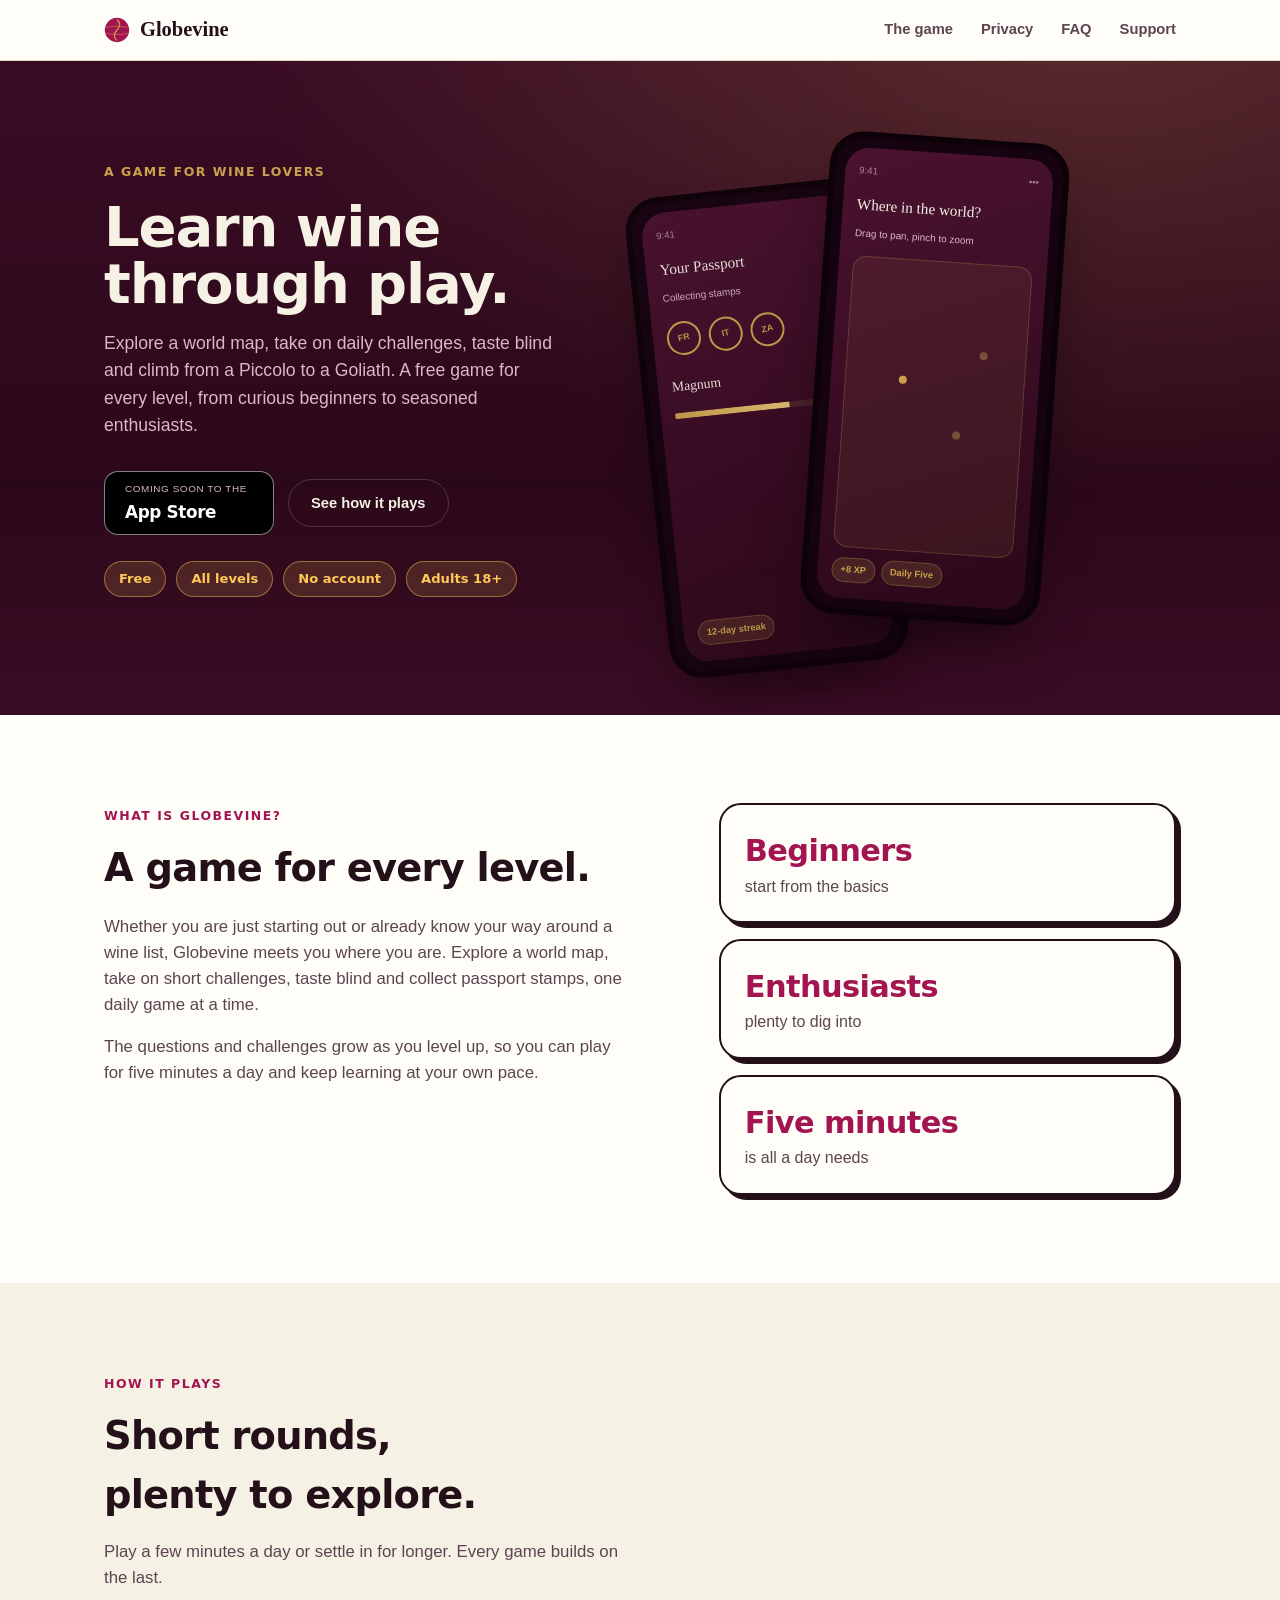
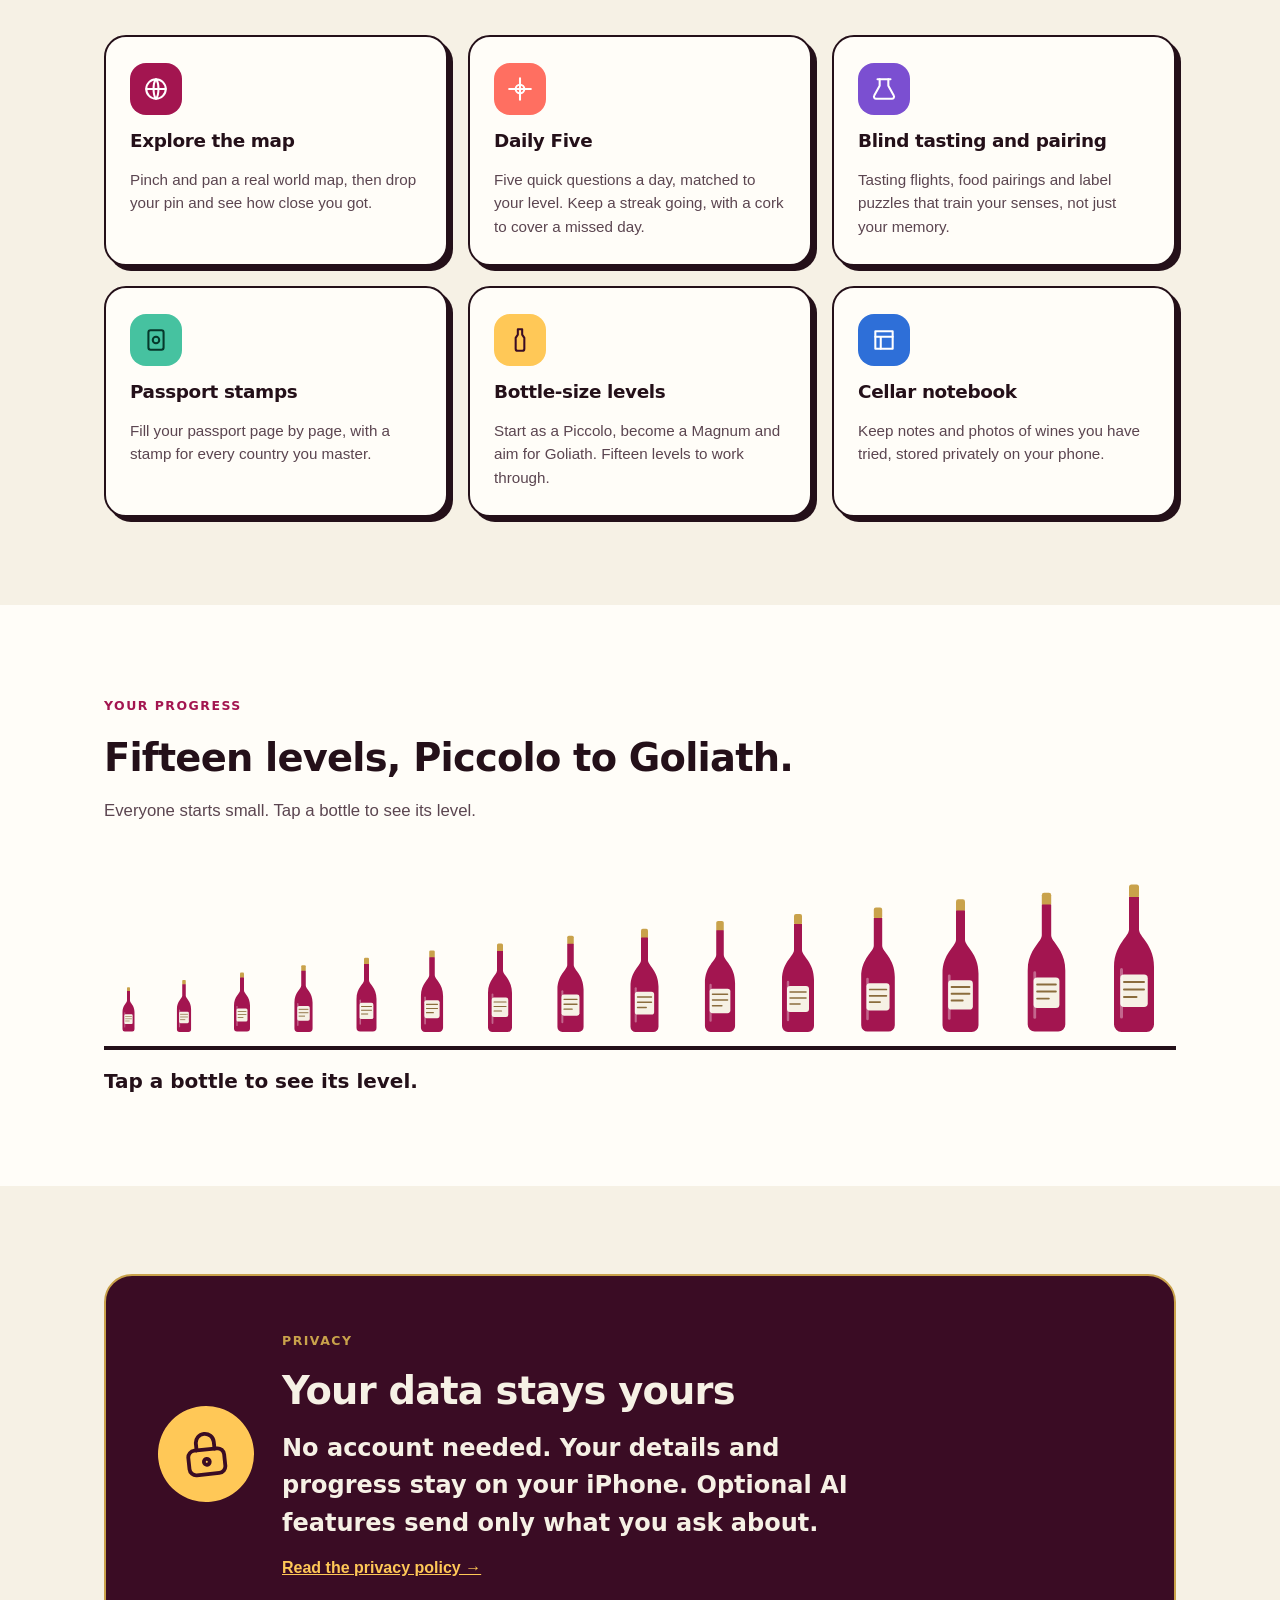
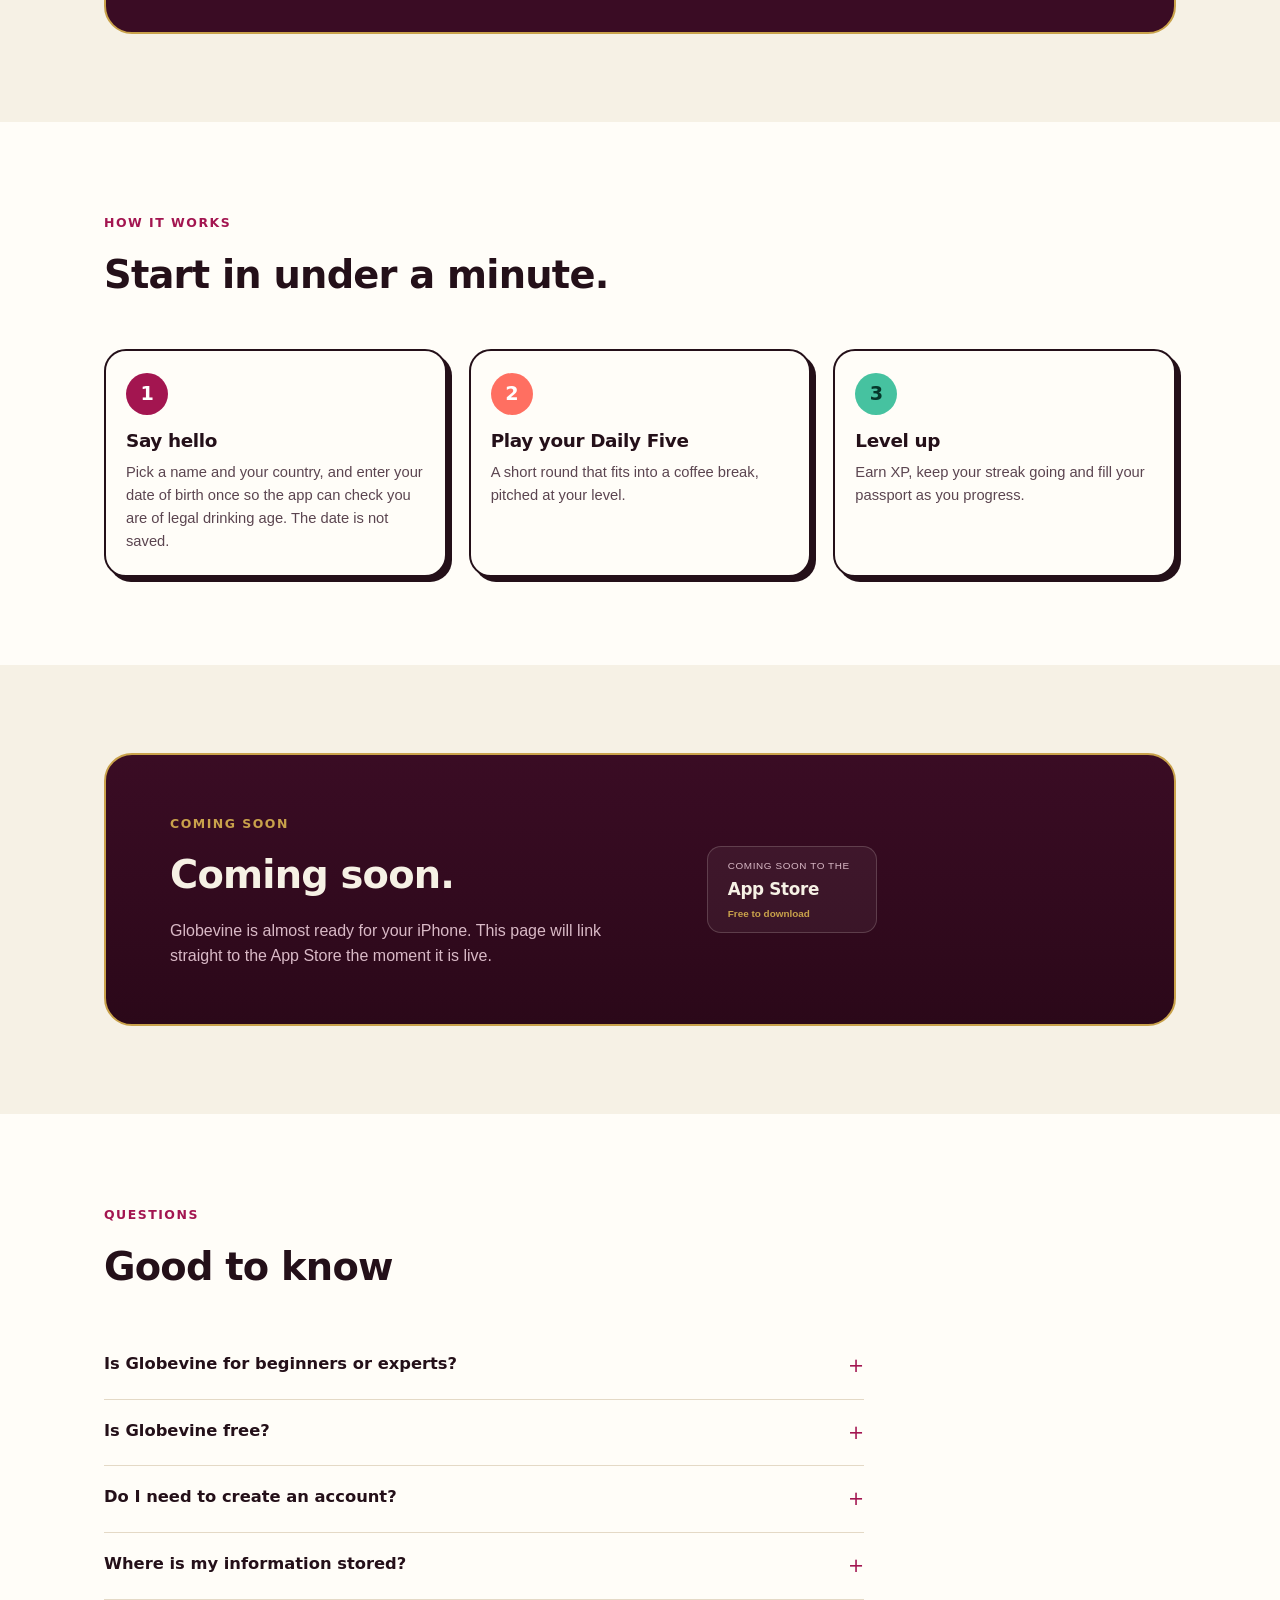
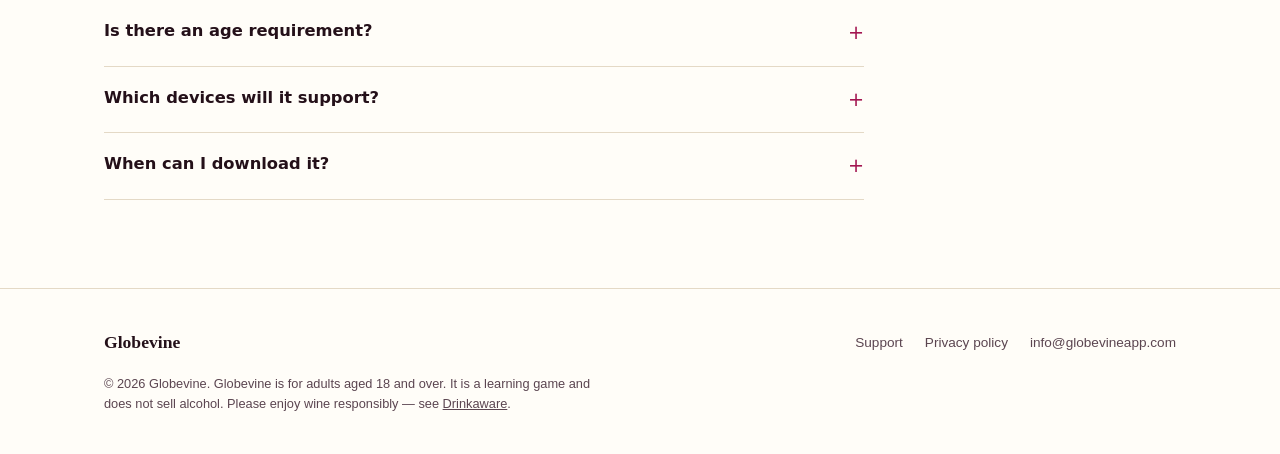
==== commit c5e9ac60: "Add files via upload" ====
--- a/index.html
+++ b/index.html
@@ -13,7 +13,7 @@
 <meta name="theme-color" content="#3A0C24">
 <link rel="stylesheet" href="style.css">
 <script type="application/ld+json">{"@context": "https://schema.org", "@type": "SoftwareApplication", "name": "Globevine", "applicationCategory": "GameApplication", "operatingSystem": "iOS", "description": "A game for learning wine: explore a world map of wine regions, take daily quizzes, taste blind, pair food and level up.", "offers": {"@type": "Offer", "price": "0", "priceCurrency": "GBP"}, "url": "https://www.globevineapp.com/"}</script>
-<script type="application/ld+json">{"@context": "https://schema.org", "@type": "FAQPage", "mainEntity": [{"@type": "Question", "name": "Is Globevine for beginners or experts?", "acceptedAnswer": {"@type": "Answer", "text": "Both. Globevine is a game for all levels. You can start with no wine knowledge at all, and there is plenty to dig into if you already know your way around. Questions and challenges grow as you level up."}}, {"@type": "Question", "name": "Is Globevine free?", "acceptedAnswer": {"@type": "Answer", "text": "Yes. Globevine is a free app."}}, {"@type": "Question", "name": "Do I need to create an account?", "acceptedAnswer": {"@type": "Answer", "text": "No, an account is optional. Without one, your nickname, country, an &ldquo;age confirmed&rdquo; result and your progress stay on your iPhone. If you create an account (Sign in with Apple, or email and password), those details and your progress are also stored on our servers so they can follow you to other devices. We never keep your date of birth."}}, {"@type": "Question", "name": "Where is my information stored?", "acceptedAnswer": {"@type": "Answer", "text": "On your device, unless you create an account. With an account, your email (or Apple&rsquo;s private relay address), nickname, country and progress are stored securely with our service provider so they can sync between your devices. Your journal notes and photos always stay on your device, and your date of birth is never kept. See the privacy policy for details."}}, {"@type": "Question", "name": "Is there an age requirement?", "acceptedAnswer": {"@type": "Answer", "text": "Yes. Globevine includes wine tasting and serving content, so it is for adults aged 18 and over (or the legal drinking age where you live, if higher)."}}, {"@type": "Question", "name": "Which devices will it support?", "acceptedAnswer": {"@type": "Answer", "text": "Globevine is being built for iPhone and will be available from the App Store."}}, {"@type": "Question", "name": "When can I download it?", "acceptedAnswer": {"@type": "Answer", "text": "Globevine is in development now. This page will link to the App Store as soon as it is live."}}]}</script>
+<script type="application/ld+json">{"@context": "https://schema.org", "@type": "FAQPage", "mainEntity": [{"@type": "Question", "name": "Is Globevine for beginners or experts?", "acceptedAnswer": {"@type": "Answer", "text": "Both. Globevine is a game for all levels. You can start with no wine knowledge at all, and there is plenty to dig into if you already know your way around. Questions and challenges grow as you level up."}}, {"@type": "Question", "name": "Is Globevine free?", "acceptedAnswer": {"@type": "Answer", "text": "Yes. Globevine is a free app."}}, {"@type": "Question", "name": "Do I need to create an account?", "acceptedAnswer": {"@type": "Answer", "text": "No. There is no account, password or sign-in. You enter a name, your country and your date of birth once. The app keeps your name, country and an &ldquo;age confirmed&rdquo; result on your device, but not the date of birth itself."}}, {"@type": "Question", "name": "Where is my information stored?", "acceptedAnswer": {"@type": "Answer", "text": "On your device. Your name, progress and journal never leave it. The one exception is the optional AI features: if you use them, the dish text or label photo you give is sent securely to our server and on to Anthropic to get an answer, and is not kept by us. See the privacy policy for details."}}, {"@type": "Question", "name": "Is there an age requirement?", "acceptedAnswer": {"@type": "Answer", "text": "Yes. Globevine includes wine tasting and serving content, so it is for adults aged 18 and over (or the legal drinking age where you live, if higher)."}}, {"@type": "Question", "name": "Which devices will it support?", "acceptedAnswer": {"@type": "Answer", "text": "Globevine is being built for iPhone and will be available from the App Store."}}, {"@type": "Question", "name": "When can I download it?", "acceptedAnswer": {"@type": "Answer", "text": "Globevine is in development now. This page will link to the App Store as soon as it is live."}}]}</script>
 </head>
 <body>
 <header class="site"><div class="wrap nav">
@@ -27,7 +27,7 @@
 <h1>Learn wine through play.</h1>
 <p class="lede">Explore a world map, take on daily challenges, taste blind and climb from a Piccolo to a Goliath. A free game for every level, from curious beginners to seasoned enthusiasts.</p>
 <div class="cta-row"><span class="store-badge on-hero"><span class="small">Coming soon to the</span><span class="big">App Store</span></span><a class="btn btn-ghost-deep" href="#play">See how it plays</a></div>
-<ul class="chips" aria-label="Quick facts"><li>Free</li><li>All levels</li><li>Account optional</li><li>Adults 18+</li></ul>
+<ul class="chips" aria-label="Quick facts"><li>Free</li><li>All levels</li><li>No account</li><li>Adults 18+</li></ul>
 </div>
 <div class="phone-stage">
 <div class="phone tilt-left" aria-hidden="true"><div class="screen"><div class="mini-status"><span>9:41</span><span>&bull;&bull;&bull;</span></div><div class="mini-h">Your Passport</div><div class="mini-sub">Collecting stamps</div><div class="stamp-row"><div class="passport-stamp">FR</div><div class="passport-stamp">IT</div><div class="passport-stamp">ZA</div></div><div class="mini-h" style="margin-top:10px;font-size:.85rem">Magnum</div><div class="bar"><i></i></div><div class="badge-row"><span class="pill">12-day streak</span></div></div></div>
@@ -69,14 +69,14 @@
 <section id="private" class="section-alt"><div class="wrap"><div class="privband">
 <div class="lock" aria-hidden="true"><svg width="54" height="54" viewBox="0 0 24 24" fill="none" stroke="currentColor" stroke-width="1.7" stroke-linecap="round" stroke-linejoin="round"><rect x="4" y="10" width="16" height="11" rx="3"/><path d="M8 10V7a4 4 0 0 1 8 0v3"/><circle cx="12" cy="15.5" r="1.3"/></svg></div>
 <div><span class="eyebrow on-deep">Privacy</span>
-<h2 style="margin-top:8px">Private by design</h2>
-<p class="privtext">No account needed. Sign in only if you want your progress on more than one device.</p>
+<h2 style="margin-top:8px">Your data stays yours</h2>
+<p class="privtext">No account needed. Your details and progress stay on your iPhone. Optional AI features send only what you ask about.</p>
 <a class="textlink" href="privacy.html">Read the privacy policy &rarr;</a></div>
 </div></div></section>
 
 <section id="how"><div class="wrap"><span class="eyebrow">How it works</span><h2 style="margin-top:10px">Start in under a minute.</h2>
 <div class="steps">
-<div class="step s1"><span class="num">1</span><h3>Say hello</h3><p>Pick a nickname and your country, and enter your date of birth once so the app can check you are of legal drinking age. The date is not saved. Sign in with Apple or email if you want your progress on more than one device.</p></div>
+<div class="step s1"><span class="num">1</span><h3>Say hello</h3><p>Pick a name and your country, and enter your date of birth once so the app can check you are of legal drinking age. The date is not saved.</p></div>
 <div class="step s2"><span class="num">2</span><h3>Play your Daily Five</h3><p>A short round that fits into a coffee break, pitched at your level.</p></div>
 <div class="step s3"><span class="num">3</span><h3>Level up</h3><p>Earn XP, keep your streak going and fill your passport as you progress.</p></div>
 </div></div></section>
@@ -91,8 +91,8 @@
 <div class="faq">
 <details><summary>Is Globevine for beginners or experts? <span class="plus" aria-hidden="true">+</span></summary><p class="a">Both. Globevine is a game for all levels. You can start with no wine knowledge at all, and there is plenty to dig into if you already know your way around. Questions and challenges grow as you level up.</p></details>
 <details><summary>Is Globevine free? <span class="plus" aria-hidden="true">+</span></summary><p class="a">Yes. Globevine is a free app.</p></details>
-<details><summary>Do I need to create an account? <span class="plus" aria-hidden="true">+</span></summary><p class="a">No, an account is optional. Without one, your nickname, country, an &ldquo;age confirmed&rdquo; result and your progress stay on your iPhone. If you create an account (Sign in with Apple, or email and password), those details and your progress are also stored on our servers so they can follow you to other devices. We never keep your date of birth.</p></details>
-<details><summary>Where is my information stored? <span class="plus" aria-hidden="true">+</span></summary><p class="a">On your device, unless you create an account. With an account, your email (or Apple&rsquo;s private relay address), nickname, country and progress are stored securely with our service provider so they can sync between your devices. Your journal notes and photos always stay on your device, and your date of birth is never kept. See the <a href="privacy.html">privacy policy</a> for details.</p></details>
+<details><summary>Do I need to create an account? <span class="plus" aria-hidden="true">+</span></summary><p class="a">No. There is no account, password or sign-in. You enter a name, your country and your date of birth once. The app keeps your name, country and an &ldquo;age confirmed&rdquo; result on your device, but not the date of birth itself.</p></details>
+<details><summary>Where is my information stored? <span class="plus" aria-hidden="true">+</span></summary><p class="a">On your device. Your name, progress and journal never leave it. The one exception is the optional AI features: if you use them, the dish text or label photo you give is sent securely to our server and on to Anthropic to get an answer, and is not kept by us. See the <a href="privacy.html">privacy policy</a> for details.</p></details>
 <details><summary>Is there an age requirement? <span class="plus" aria-hidden="true">+</span></summary><p class="a">Yes. Globevine includes wine tasting and serving content, so it is for adults aged 18 and over (or the legal drinking age where you live, if higher).</p></details>
 <details><summary>Which devices will it support? <span class="plus" aria-hidden="true">+</span></summary><p class="a">Globevine is being built for iPhone and will be available from the App Store.</p></details>
 <details><summary>When can I download it? <span class="plus" aria-hidden="true">+</span></summary><p class="a">Globevine is in development now. This page will link to the App Store as soon as it is live.</p></details>
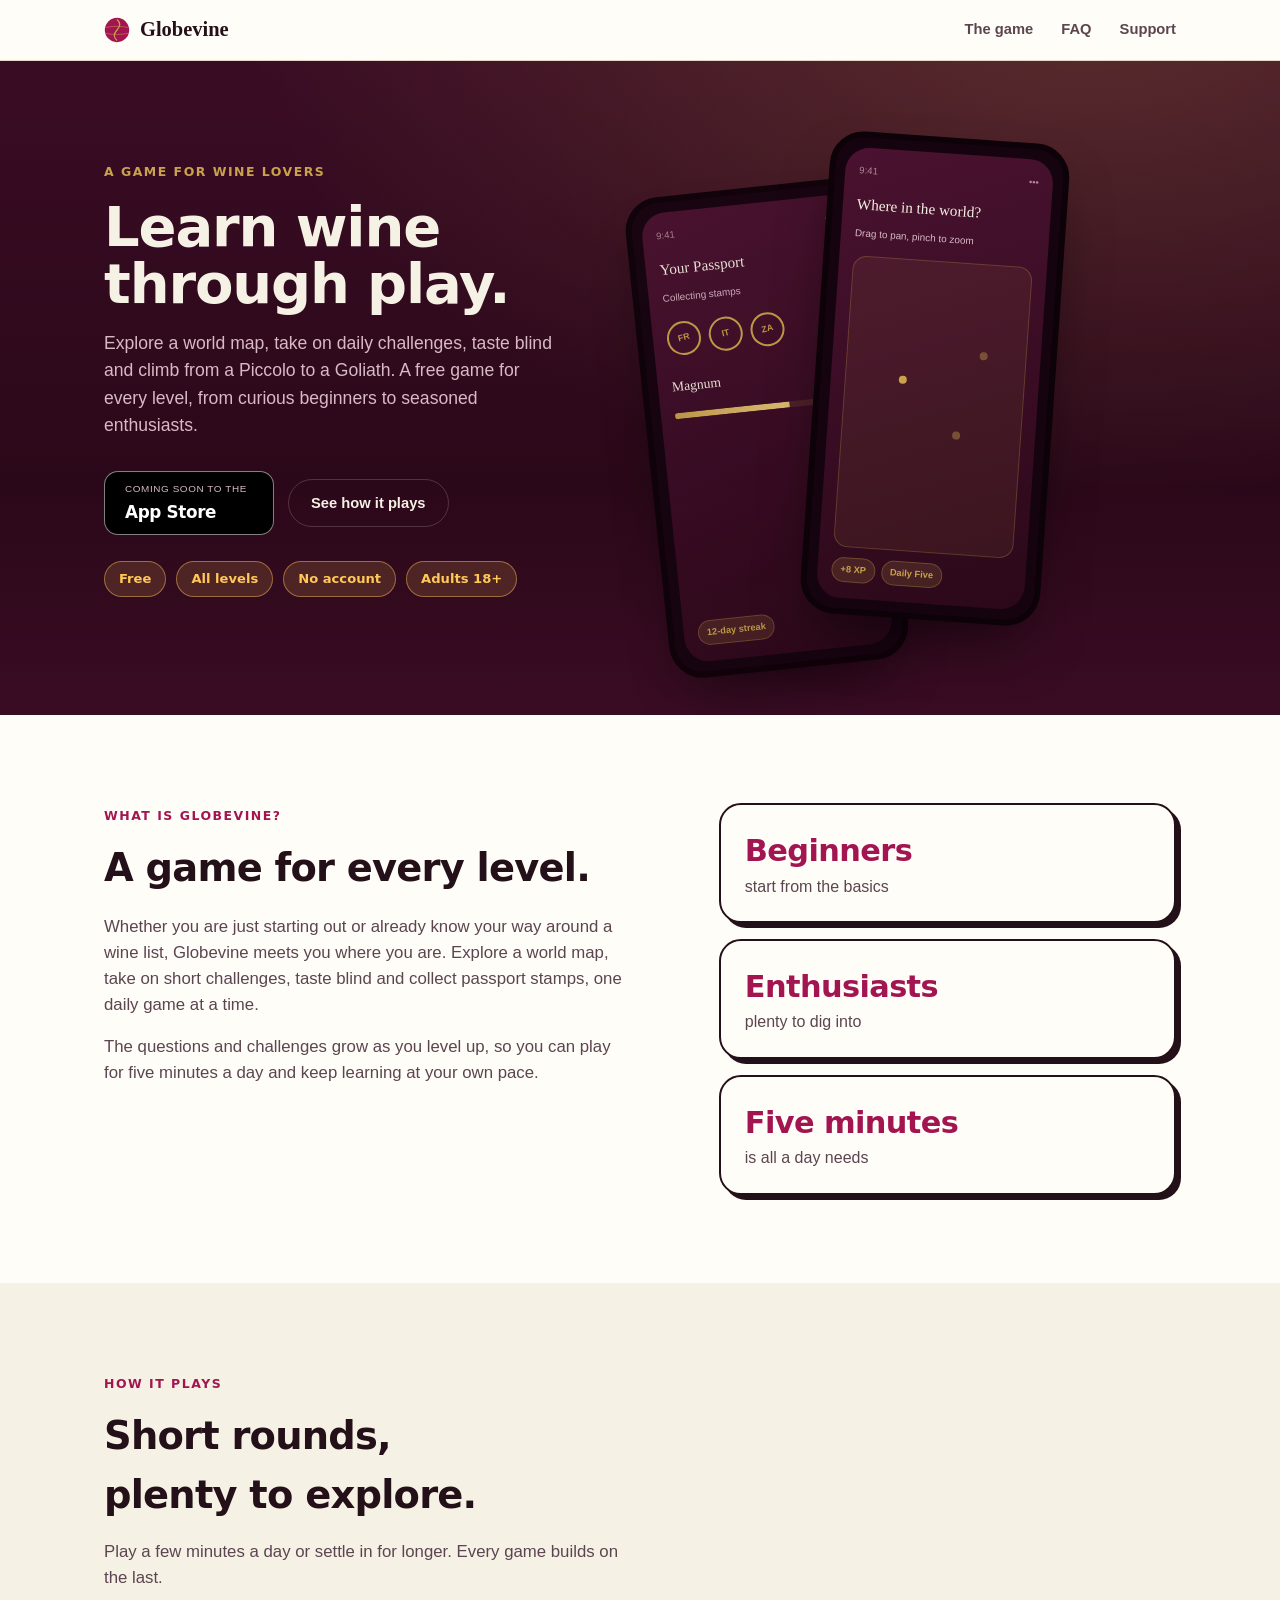
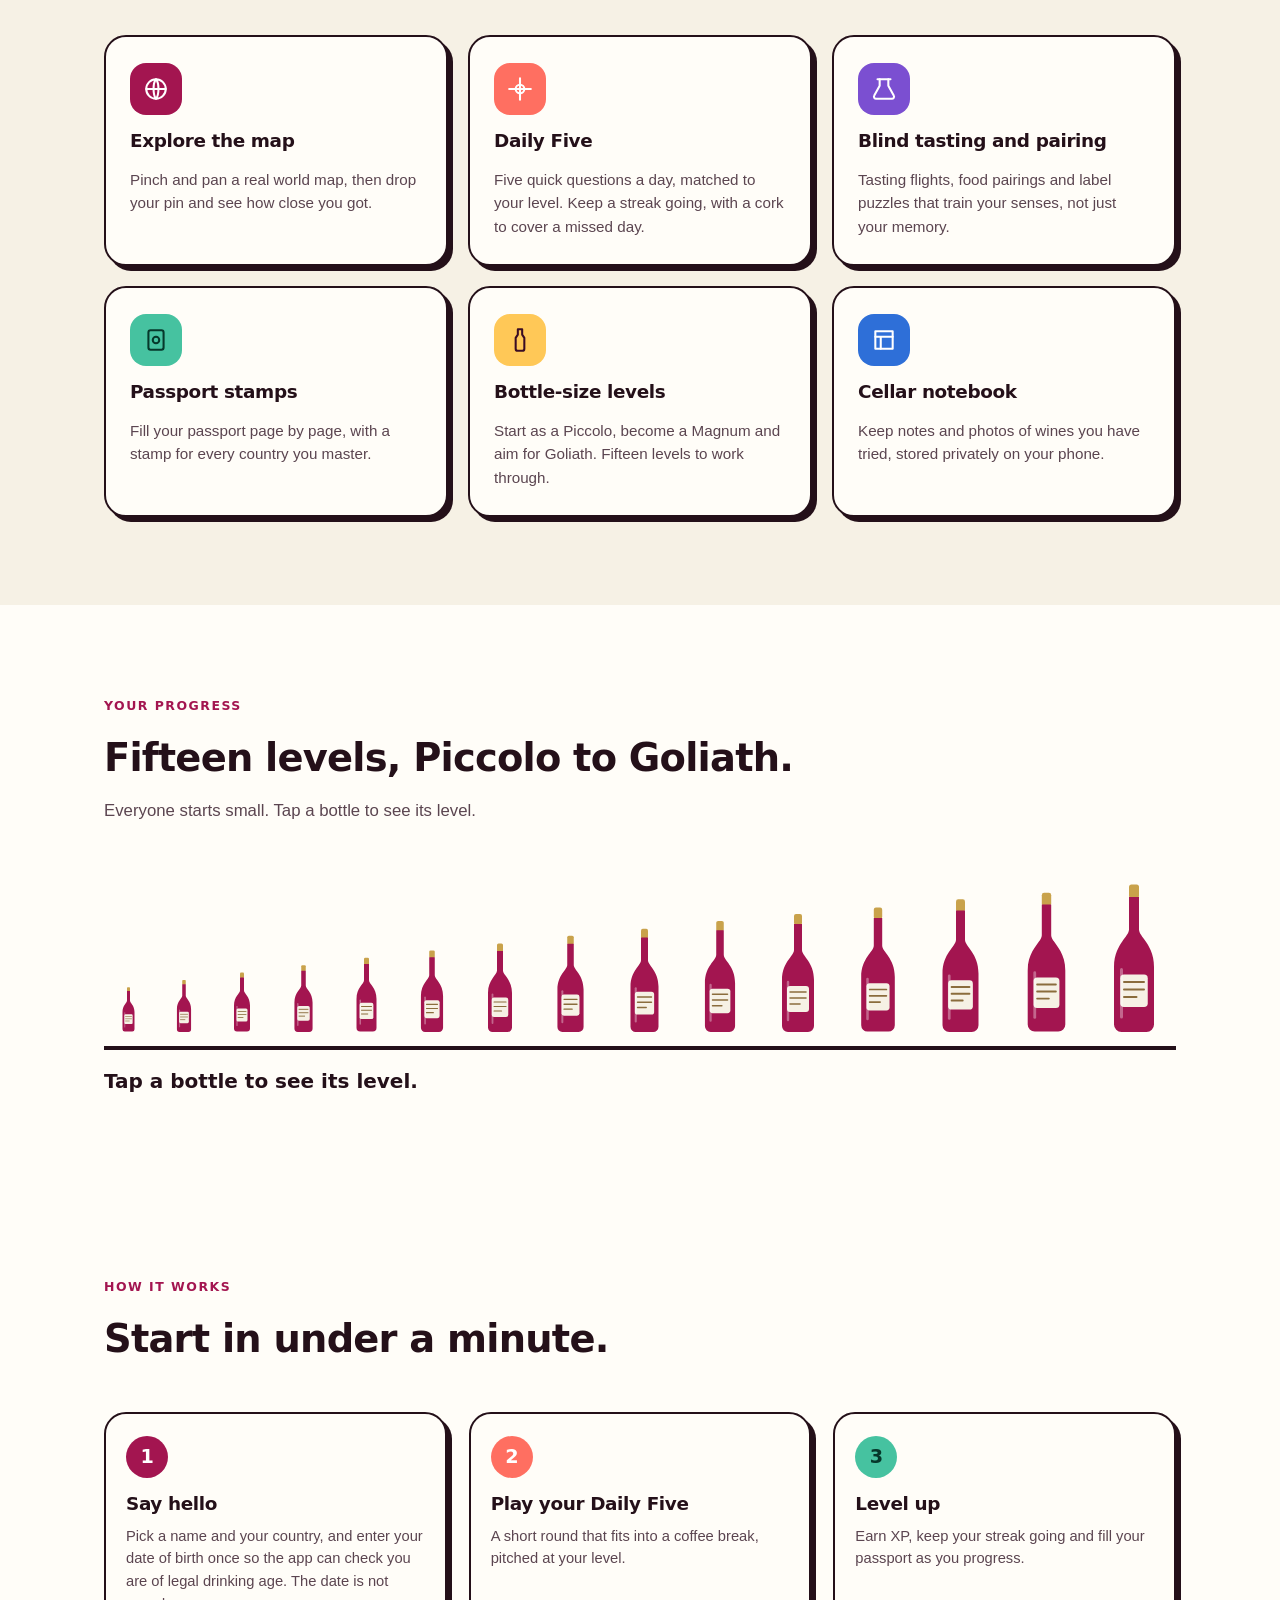
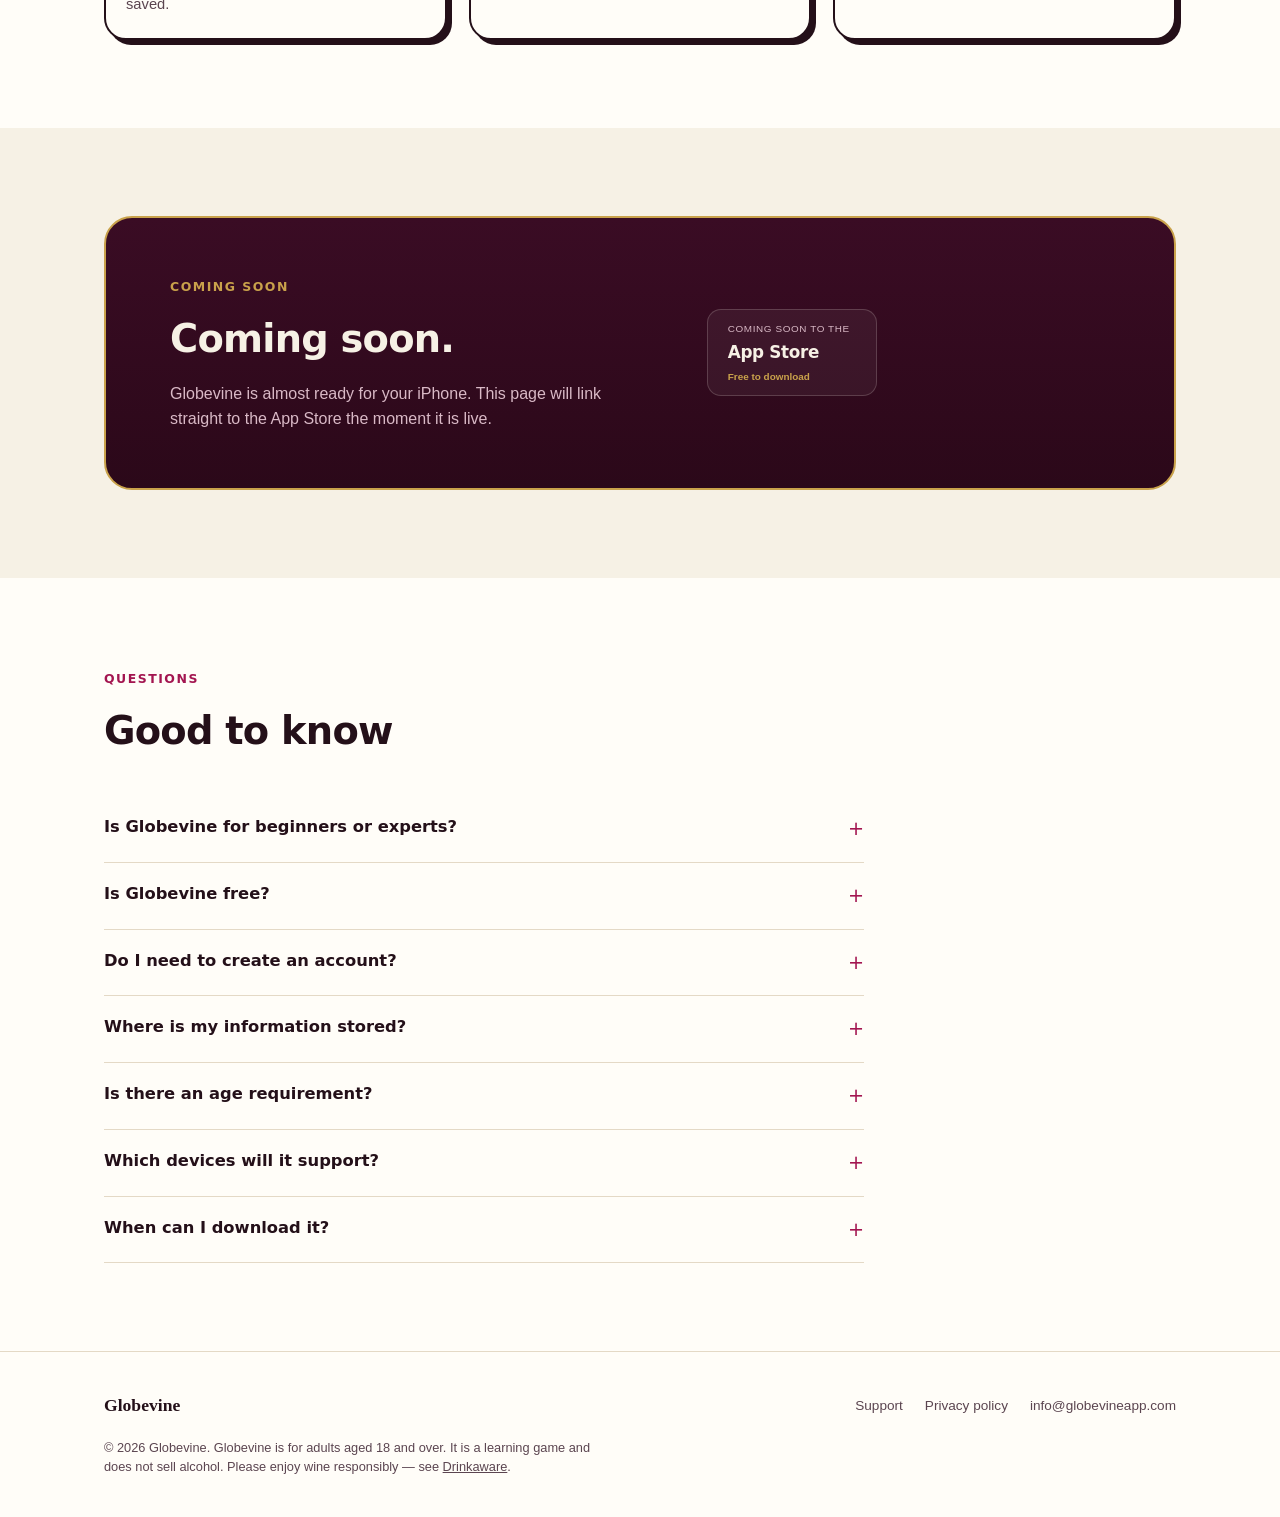
==== commit 9209c79d: "Add files via upload" ====
--- a/index.html
+++ b/index.html
@@ -19,7 +19,7 @@
 <header class="site"><div class="wrap nav">
 <a class="brand" href="#top"><svg width="26" height="26" viewBox="0 0 64 64" aria-hidden="true"><circle cx="32" cy="32" r="30" fill="#A31550"/><path d="M32 6c9 8 9 16 0 26-9 10-9 18 0 26" stroke="#C9A24B" stroke-width="3" fill="none"/><path d="M4 26c14-4 42-4 56 0M4 40c14 4 42 4 56 0" stroke="#C9A24B" stroke-width="2" fill="none" opacity=".6"/></svg>Globevine</a>
 <nav class="navlinks" aria-label="Main">
-<a class="hide-sm" href="#play">The game</a><a class="hide-sm" href="#private">Privacy</a><a class="hide-sm" href="#faq">FAQ</a><a href="support.html">Support</a>
+<a class="hide-sm" href="#play">The game</a><a class="hide-sm" href="#faq">FAQ</a><a href="support.html">Support</a>
 </nav></div></header>
 <main id="top" class="fun">
 <section class="hero"><div class="wrap"><div>
@@ -66,14 +66,6 @@
 <p class="bottle-out" id="bottle-out" role="status" aria-live="polite">Tap a bottle to see its level.</p>
 </div></section>
 
-<section id="private" class="section-alt"><div class="wrap"><div class="privband">
-<div class="lock" aria-hidden="true"><svg width="54" height="54" viewBox="0 0 24 24" fill="none" stroke="currentColor" stroke-width="1.7" stroke-linecap="round" stroke-linejoin="round"><rect x="4" y="10" width="16" height="11" rx="3"/><path d="M8 10V7a4 4 0 0 1 8 0v3"/><circle cx="12" cy="15.5" r="1.3"/></svg></div>
-<div><span class="eyebrow on-deep">Privacy</span>
-<h2 style="margin-top:8px">Your data stays yours</h2>
-<p class="privtext">No account needed. Your details and progress stay on your iPhone. Optional AI features send only what you ask about.</p>
-<a class="textlink" href="privacy.html">Read the privacy policy &rarr;</a></div>
-</div></div></section>
-
 <section id="how"><div class="wrap"><span class="eyebrow">How it works</span><h2 style="margin-top:10px">Start in under a minute.</h2>
 <div class="steps">
 <div class="step s1"><span class="num">1</span><h3>Say hello</h3><p>Pick a name and your country, and enter your date of birth once so the app can check you are of legal drinking age. The date is not saved.</p></div>
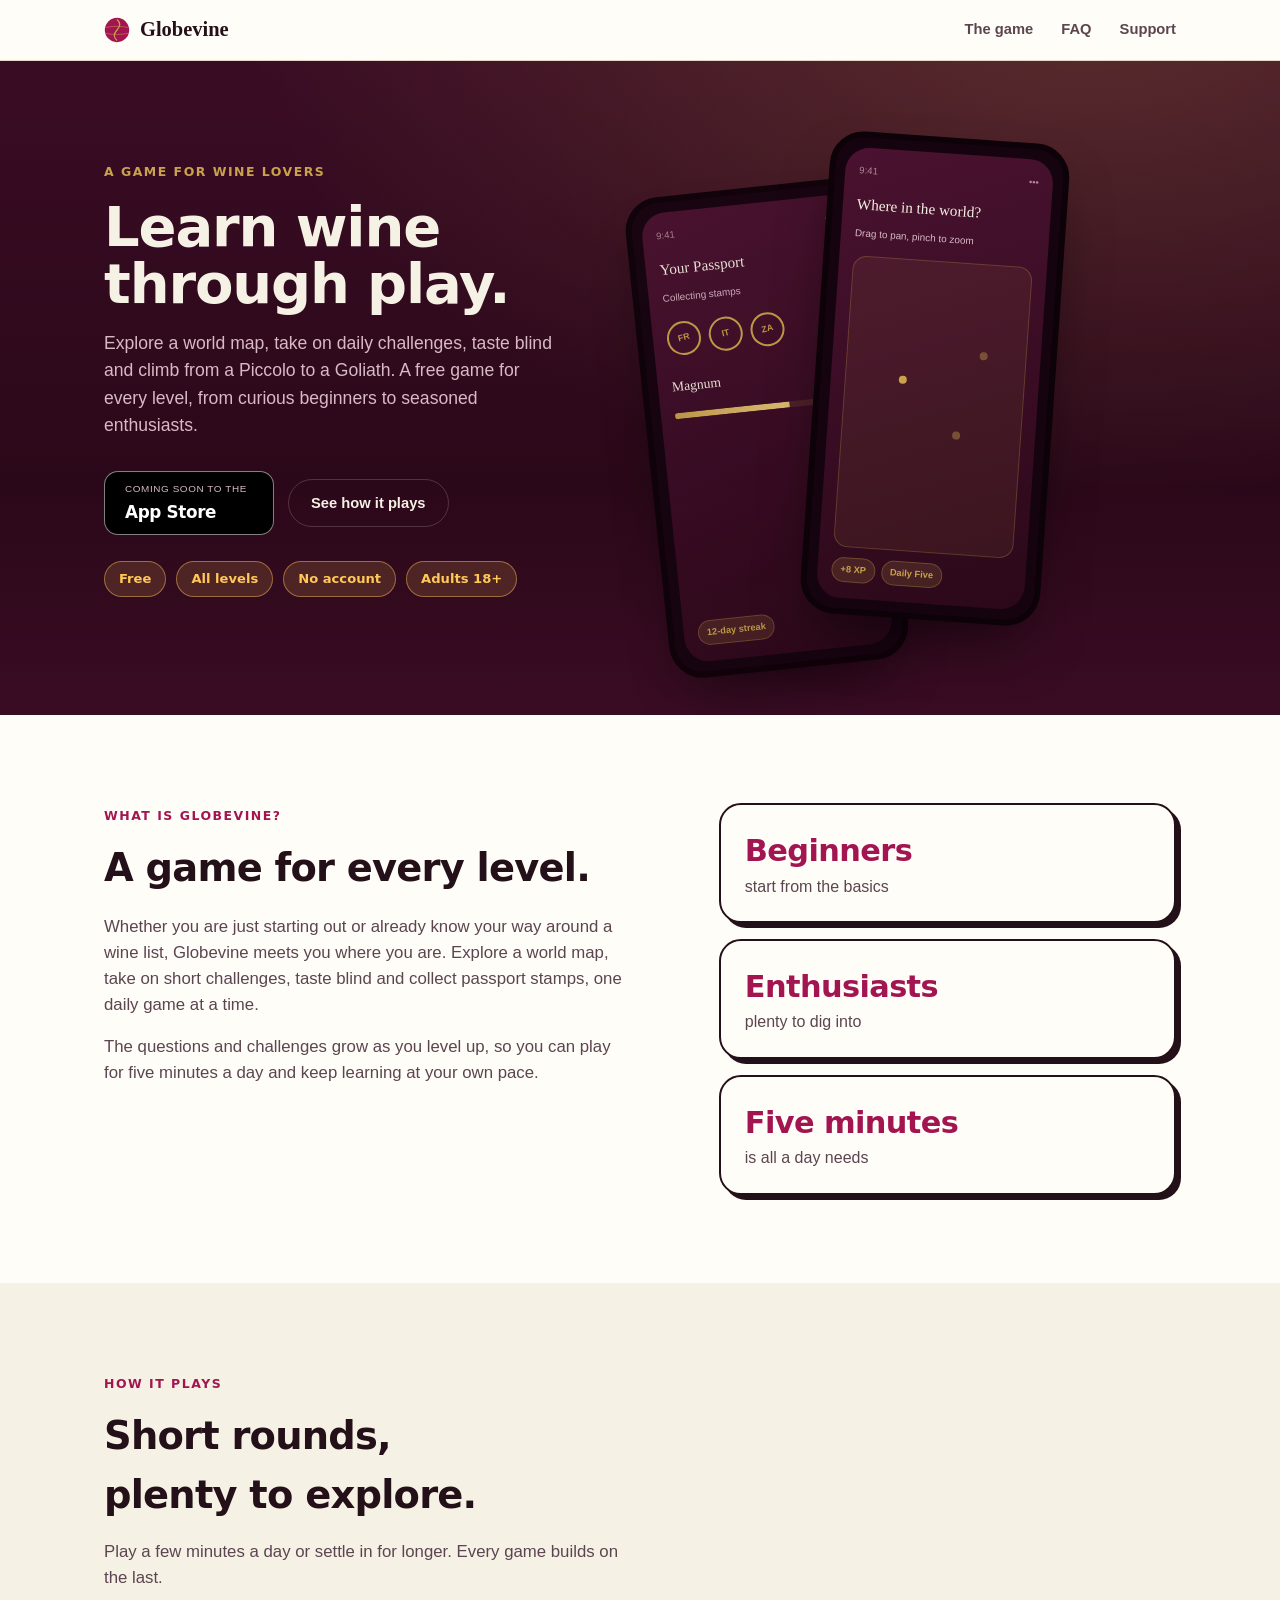
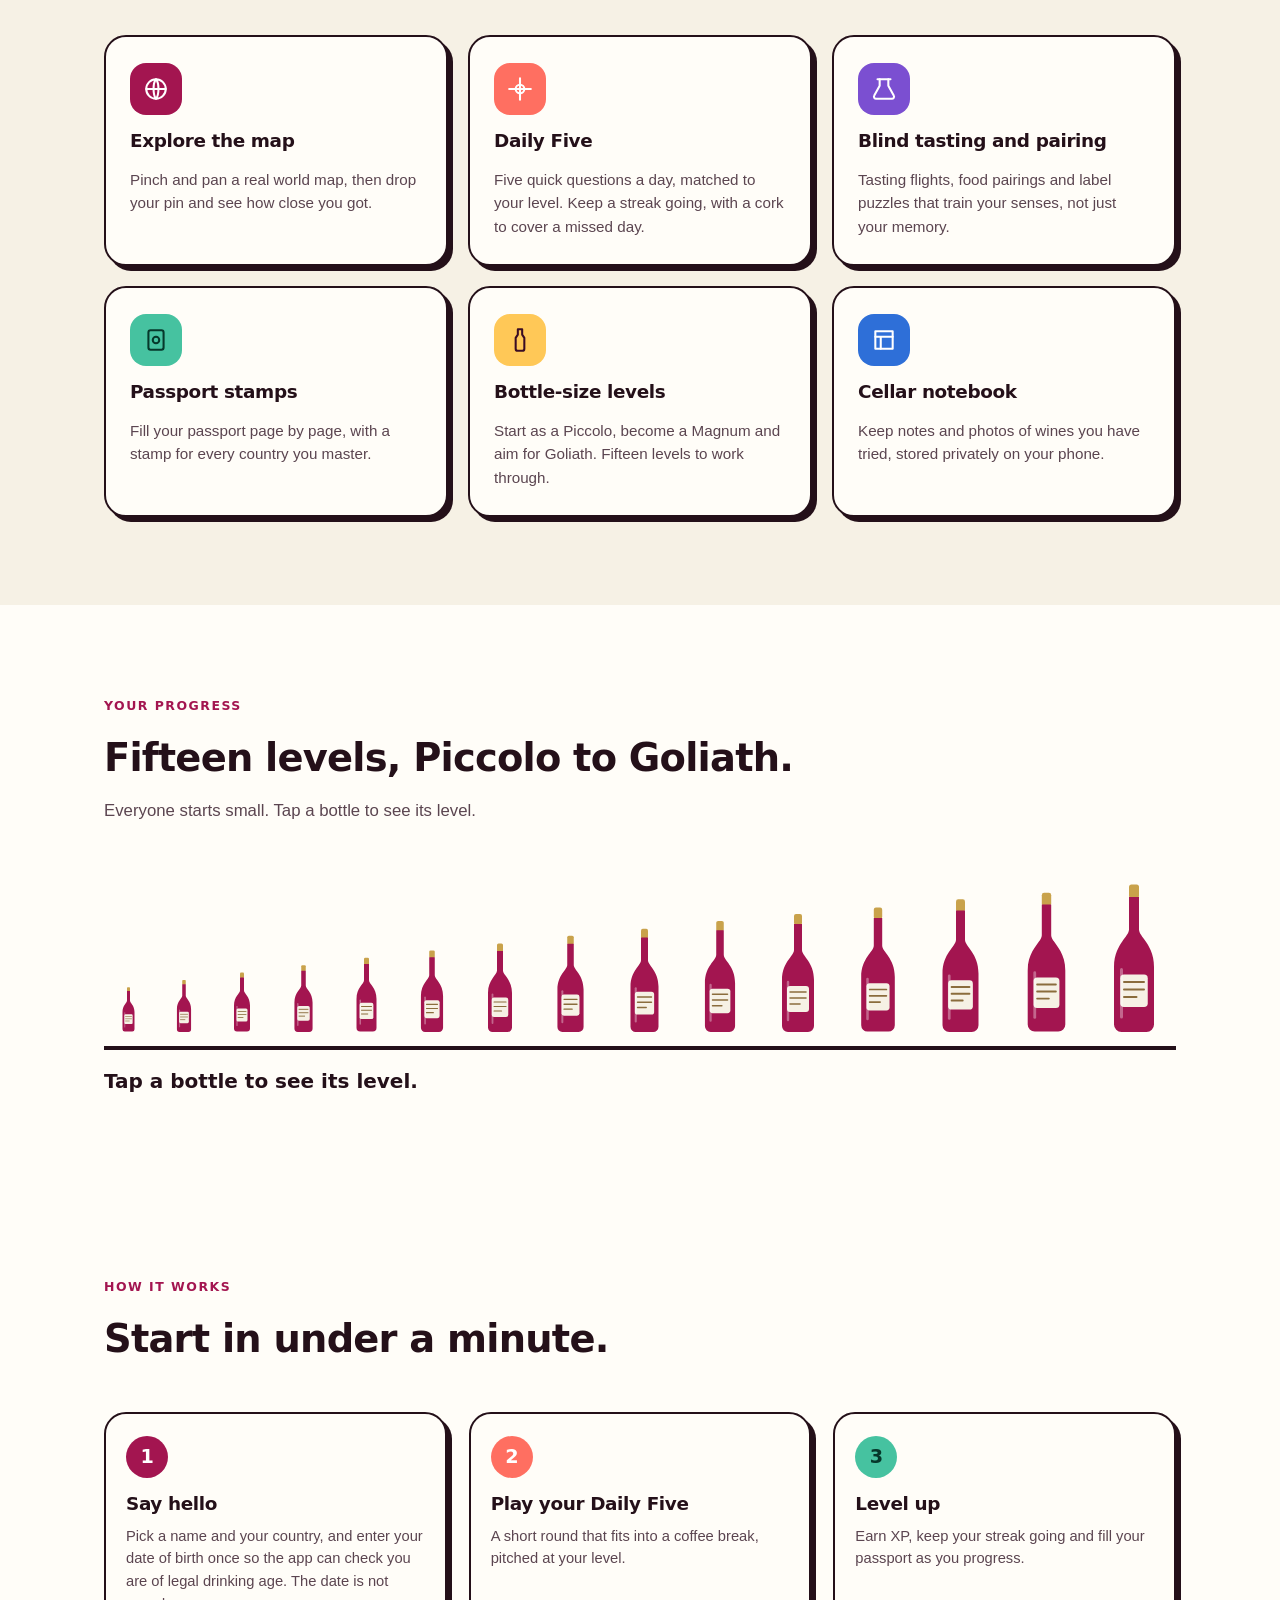
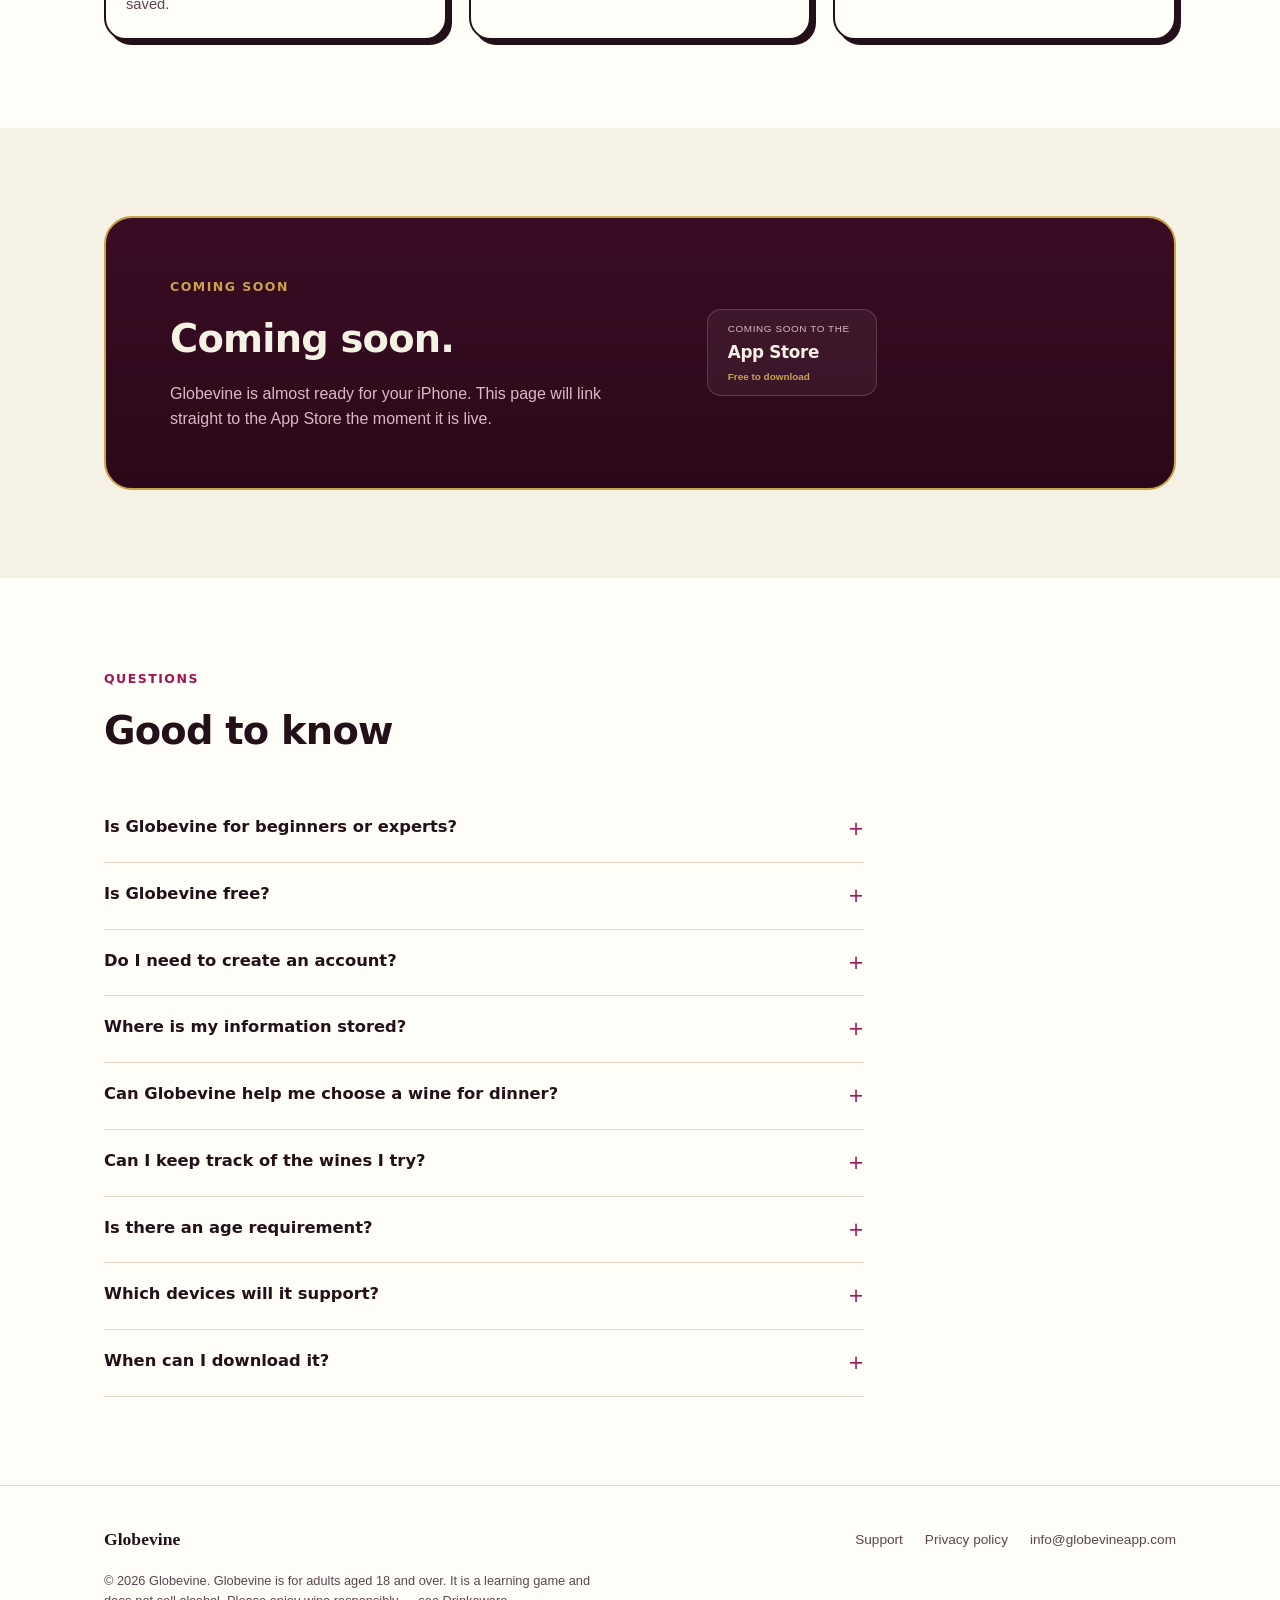
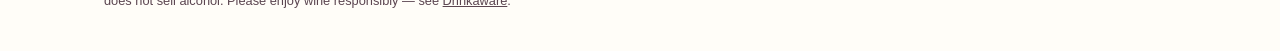
==== commit 418f2a48: "Add files via upload" ====
--- a/index.html
+++ b/index.html
@@ -13,7 +13,7 @@
 <meta name="theme-color" content="#3A0C24">
 <link rel="stylesheet" href="style.css">
 <script type="application/ld+json">{"@context": "https://schema.org", "@type": "SoftwareApplication", "name": "Globevine", "applicationCategory": "GameApplication", "operatingSystem": "iOS", "description": "A game for learning wine: explore a world map of wine regions, take daily quizzes, taste blind, pair food and level up.", "offers": {"@type": "Offer", "price": "0", "priceCurrency": "GBP"}, "url": "https://www.globevineapp.com/"}</script>
-<script type="application/ld+json">{"@context": "https://schema.org", "@type": "FAQPage", "mainEntity": [{"@type": "Question", "name": "Is Globevine for beginners or experts?", "acceptedAnswer": {"@type": "Answer", "text": "Both. Globevine is a game for all levels. You can start with no wine knowledge at all, and there is plenty to dig into if you already know your way around. Questions and challenges grow as you level up."}}, {"@type": "Question", "name": "Is Globevine free?", "acceptedAnswer": {"@type": "Answer", "text": "Yes. Globevine is a free app."}}, {"@type": "Question", "name": "Do I need to create an account?", "acceptedAnswer": {"@type": "Answer", "text": "No. There is no account, password or sign-in. You enter a name, your country and your date of birth once. The app keeps your name, country and an &ldquo;age confirmed&rdquo; result on your device, but not the date of birth itself."}}, {"@type": "Question", "name": "Where is my information stored?", "acceptedAnswer": {"@type": "Answer", "text": "On your device. Your name, progress and journal never leave it. The one exception is the optional AI features: if you use them, the dish text or label photo you give is sent securely to our server and on to Anthropic to get an answer, and is not kept by us. See the privacy policy for details."}}, {"@type": "Question", "name": "Is there an age requirement?", "acceptedAnswer": {"@type": "Answer", "text": "Yes. Globevine includes wine tasting and serving content, so it is for adults aged 18 and over (or the legal drinking age where you live, if higher)."}}, {"@type": "Question", "name": "Which devices will it support?", "acceptedAnswer": {"@type": "Answer", "text": "Globevine is being built for iPhone and will be available from the App Store."}}, {"@type": "Question", "name": "When can I download it?", "acceptedAnswer": {"@type": "Answer", "text": "Globevine is in development now. This page will link to the App Store as soon as it is live."}}]}</script>
+<script type="application/ld+json">{"@context": "https://schema.org", "@type": "FAQPage", "mainEntity": [{"@type": "Question", "name": "Is Globevine for beginners or experts?", "acceptedAnswer": {"@type": "Answer", "text": "Both. Globevine is a game for all levels. You can start with no wine knowledge at all, and there is plenty to dig into if you already know your way around. Questions and challenges grow as you level up."}}, {"@type": "Question", "name": "Is Globevine free?", "acceptedAnswer": {"@type": "Answer", "text": "Yes. Globevine is a free app."}}, {"@type": "Question", "name": "Do I need to create an account?", "acceptedAnswer": {"@type": "Answer", "text": "No. There is no account, password or sign-in. You enter a name, your country and your date of birth once. The app keeps your name, country and an &ldquo;age confirmed&rdquo; result on your device, but not the date of birth itself."}}, {"@type": "Question", "name": "Where is my information stored?", "acceptedAnswer": {"@type": "Answer", "text": "On your device. Your name, progress and journal stay on your phone. The one exception is the optional AI features: if you use one, only what you give it (the dish text, a label photo or the cellar wine you pick) is sent securely to our server and on to Anthropic to get an answer. We do not keep it, and Anthropic deletes it within 30 days. See the privacy policy for details."}}, {"@type": "Question", "name": "Can Globevine help me choose a wine for dinner?", "acceptedAnswer": {"@type": "Answer", "text": "Yes. Describe what you are cooking and Globevine suggests wines that suit the dish, with a short reason for each. You can also start from a bottle you already have, either from your cellar or by taking a photo of the label, and get food ideas to go with it. These AI features are optional and need an internet connection."}}, {"@type": "Question", "name": "Can I keep track of the wines I try?", "acceptedAnswer": {"@type": "Answer", "text": "Yes. Add wines to your tasting journal and cellar, with notes and photos, and they stay on your phone."}}, {"@type": "Question", "name": "Is there an age requirement?", "acceptedAnswer": {"@type": "Answer", "text": "Yes. Globevine includes wine tasting and serving content, so it is for adults aged 18 and over (or the legal drinking age where you live, if higher)."}}, {"@type": "Question", "name": "Which devices will it support?", "acceptedAnswer": {"@type": "Answer", "text": "Globevine is being built for iPhone and will be available from the App Store."}}, {"@type": "Question", "name": "When can I download it?", "acceptedAnswer": {"@type": "Answer", "text": "Globevine is in development now. This page will link to the App Store as soon as it is live."}}]}</script>
 </head>
 <body>
 <header class="site"><div class="wrap nav">
@@ -84,7 +84,9 @@
 <details><summary>Is Globevine for beginners or experts? <span class="plus" aria-hidden="true">+</span></summary><p class="a">Both. Globevine is a game for all levels. You can start with no wine knowledge at all, and there is plenty to dig into if you already know your way around. Questions and challenges grow as you level up.</p></details>
 <details><summary>Is Globevine free? <span class="plus" aria-hidden="true">+</span></summary><p class="a">Yes. Globevine is a free app.</p></details>
 <details><summary>Do I need to create an account? <span class="plus" aria-hidden="true">+</span></summary><p class="a">No. There is no account, password or sign-in. You enter a name, your country and your date of birth once. The app keeps your name, country and an &ldquo;age confirmed&rdquo; result on your device, but not the date of birth itself.</p></details>
-<details><summary>Where is my information stored? <span class="plus" aria-hidden="true">+</span></summary><p class="a">On your device. Your name, progress and journal never leave it. The one exception is the optional AI features: if you use them, the dish text or label photo you give is sent securely to our server and on to Anthropic to get an answer, and is not kept by us. See the <a href="privacy.html">privacy policy</a> for details.</p></details>
+<details><summary>Where is my information stored? <span class="plus" aria-hidden="true">+</span></summary><p class="a">On your device. Your name, progress and journal stay on your phone. The one exception is the optional AI features: if you use one, only what you give it (the dish text, a label photo or the cellar wine you pick) is sent securely to our server and on to Anthropic to get an answer. We do not keep it, and Anthropic deletes it within 30 days. See the <a href="privacy.html">privacy policy</a> for details.</p></details>
+<details><summary>Can Globevine help me choose a wine for dinner? <span class="plus" aria-hidden="true">+</span></summary><p class="a">Yes. Describe what you are cooking and Globevine suggests wines that suit the dish, with a short reason for each. You can also start from a bottle you already have, either from your cellar or by taking a photo of the label, and get food ideas to go with it. These AI features are optional and need an internet connection.</p></details>
+<details><summary>Can I keep track of the wines I try? <span class="plus" aria-hidden="true">+</span></summary><p class="a">Yes. Add wines to your tasting journal and cellar, with notes and photos, and they stay on your phone.</p></details>
 <details><summary>Is there an age requirement? <span class="plus" aria-hidden="true">+</span></summary><p class="a">Yes. Globevine includes wine tasting and serving content, so it is for adults aged 18 and over (or the legal drinking age where you live, if higher).</p></details>
 <details><summary>Which devices will it support? <span class="plus" aria-hidden="true">+</span></summary><p class="a">Globevine is being built for iPhone and will be available from the App Store.</p></details>
 <details><summary>When can I download it? <span class="plus" aria-hidden="true">+</span></summary><p class="a">Globevine is in development now. This page will link to the App Store as soon as it is live.</p></details>
